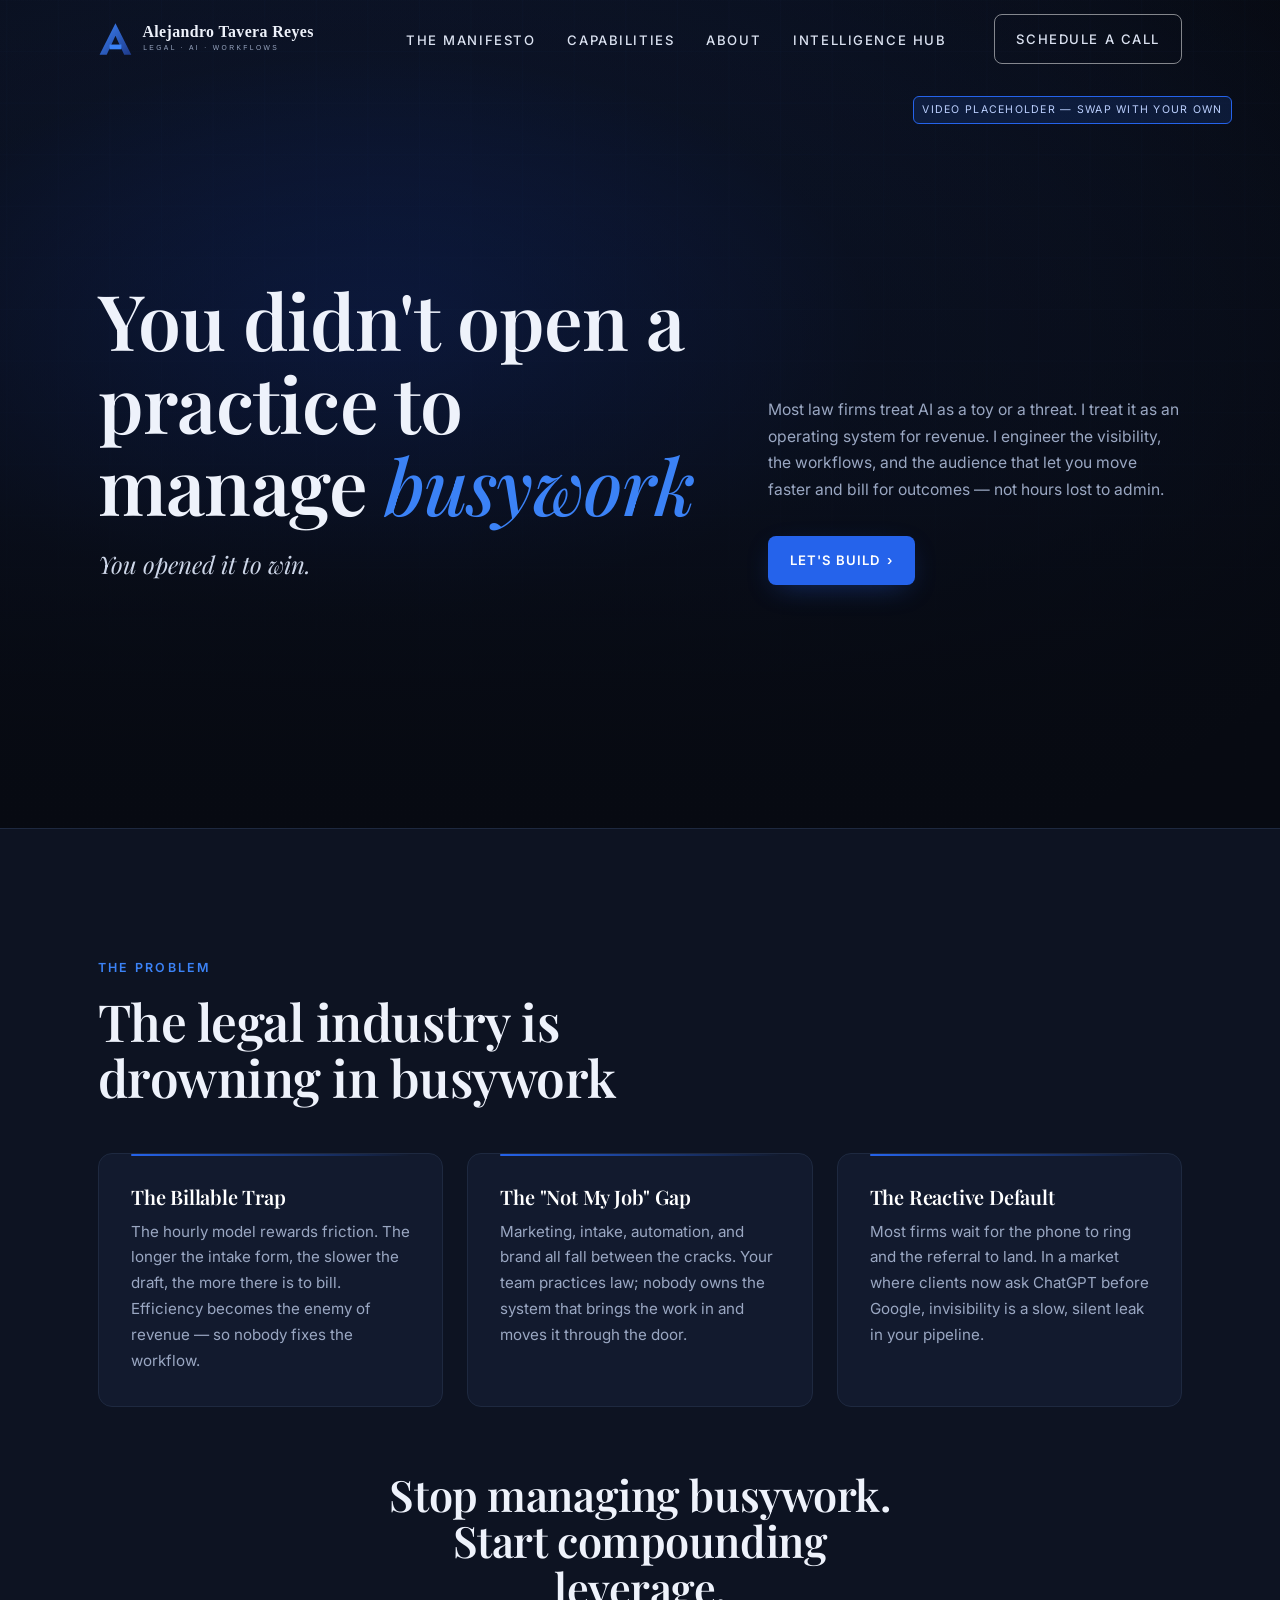
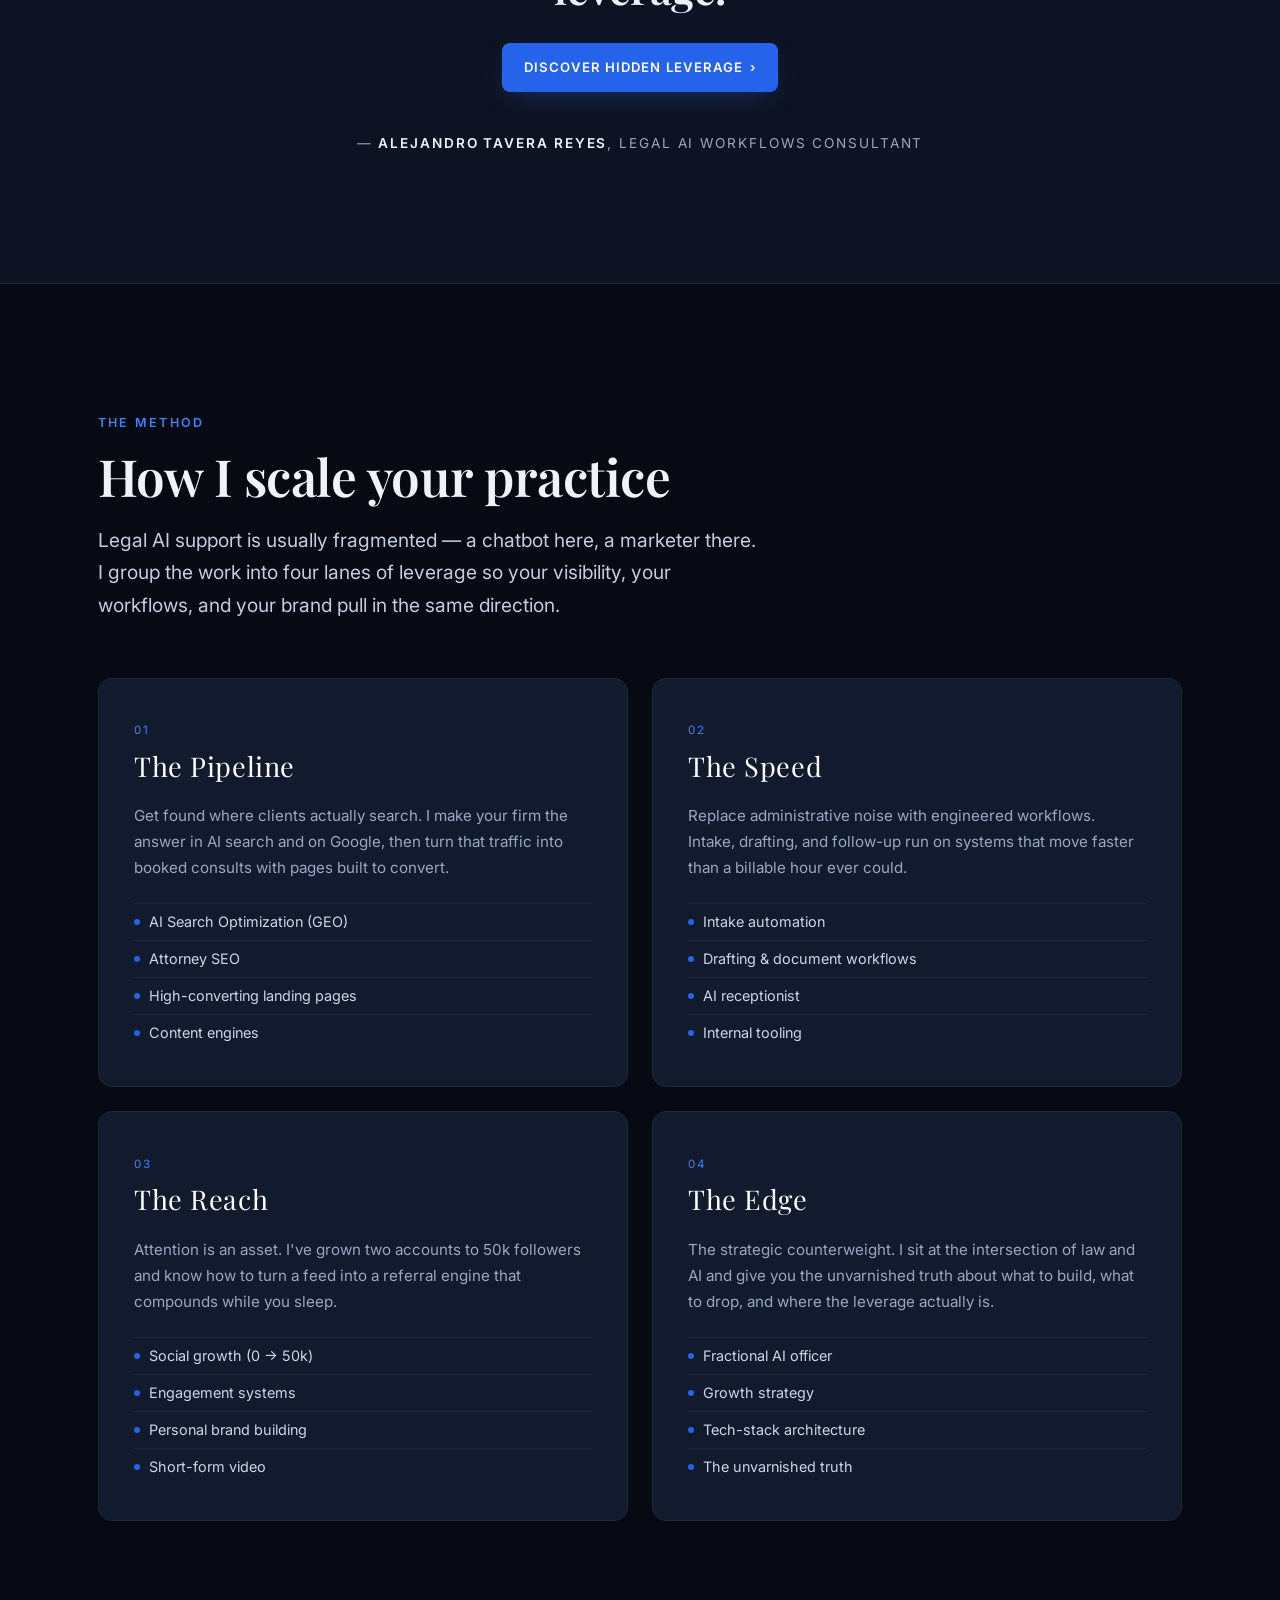
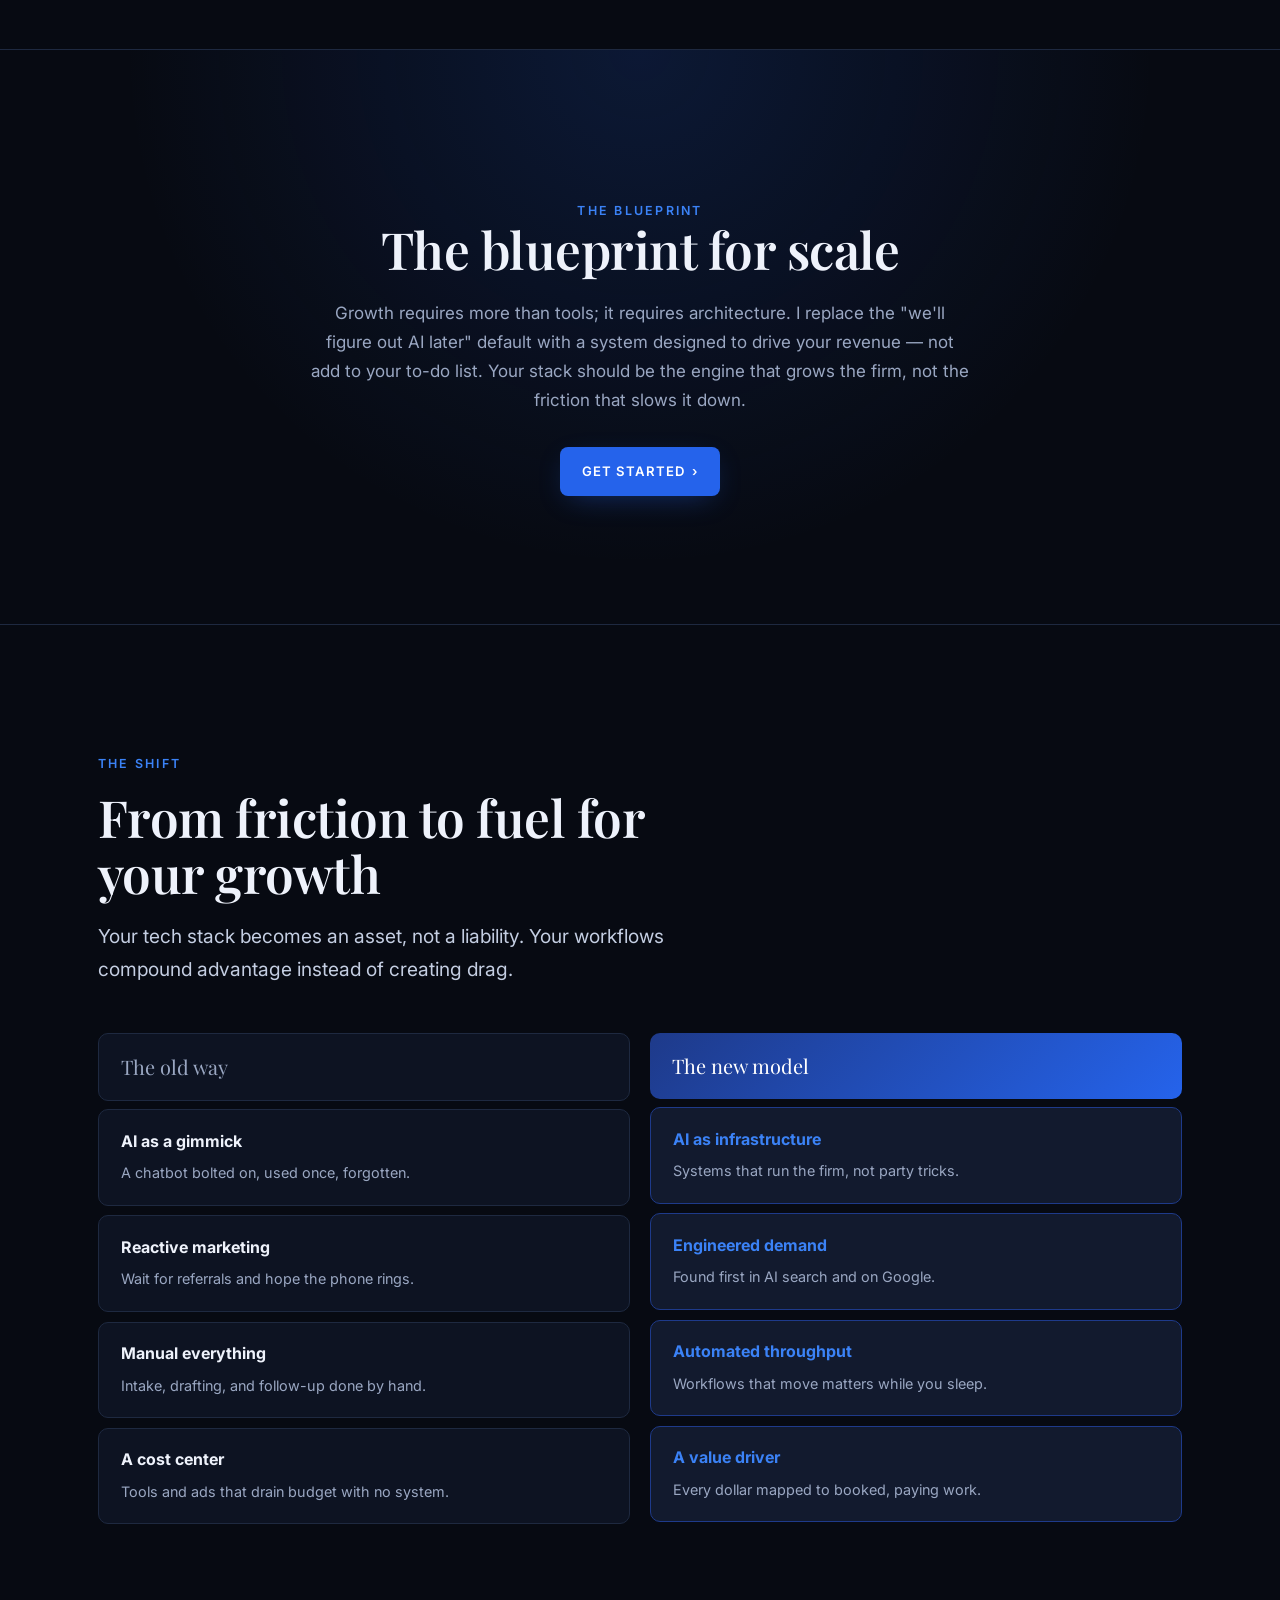
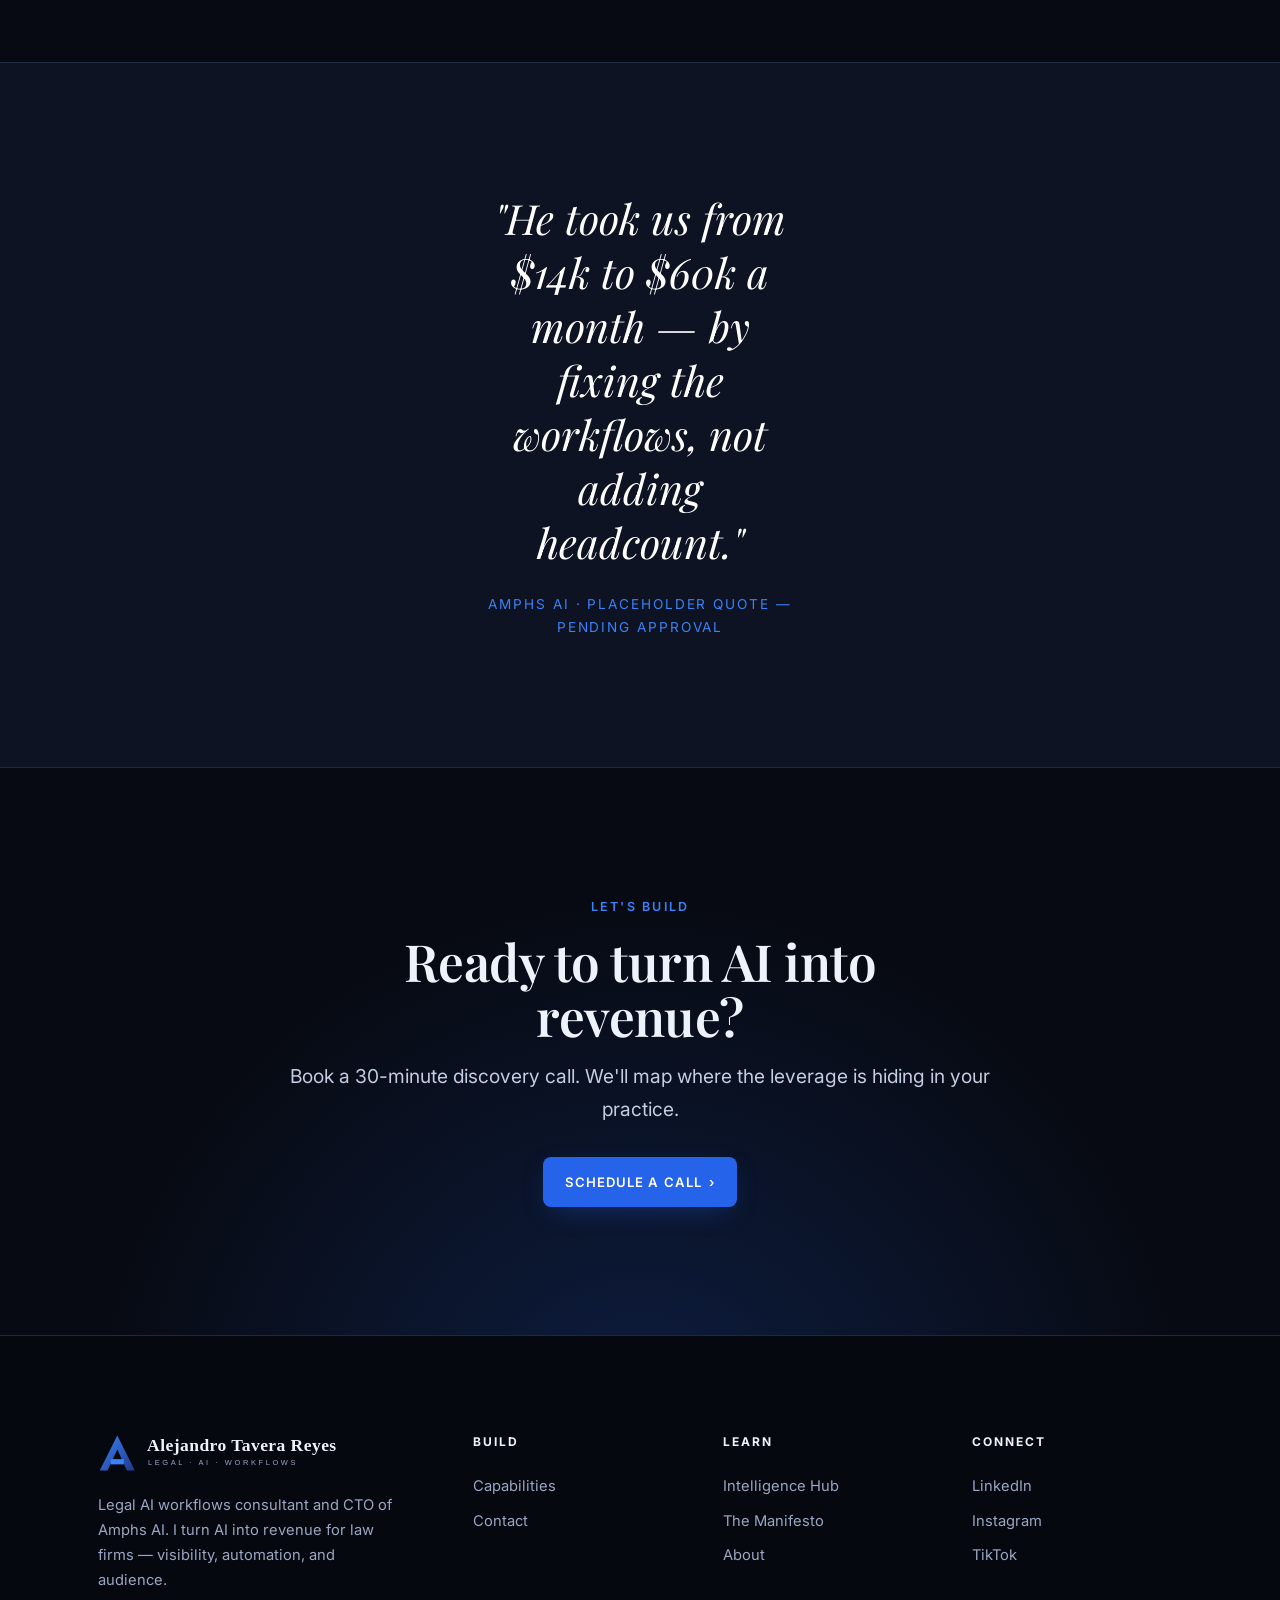
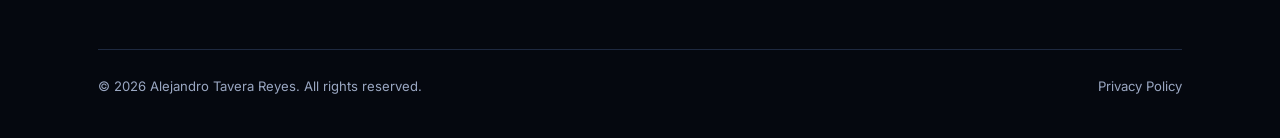
==== index.html @ ade85c06 "Alejandro Tavera Reyes personal brand site Cinematic blue site mirroring venerable.law structure, fi" ====
<!DOCTYPE html>
<html lang="en">
<head>
<meta charset="UTF-8">
<meta name="viewport" content="width=device-width, initial-scale=1.0">
<title>Alejandro Tavera Reyes — Legal AI Workflows</title>
<meta name="description" content="Legal AI workflows consultant. I turn AI into revenue for law firms — visibility, automation, and audience. CTO of Amphs AI.">
<link rel="icon" href="assets/mark.svg" type="image/svg+xml">
<link rel="stylesheet" href="css/styles.css">
</head>
<body>

<header class="site-header">
  <nav class="nav container">
    <a href="index.html" aria-label="Alejandro Tavera Reyes — home"><img class="logo" src="assets/logo.svg" alt="Alejandro Tavera Reyes"></a>
    <ul class="nav-links">
      <li><a href="manifesto/">The Manifesto</a></li>
      <li><a href="capabilities/">Capabilities</a></li>
      <li><a href="about/">About</a></li>
      <li><a href="intelligence-hub/">Intelligence Hub</a></li>
      <li class="nav-cta"><a class="btn btn-ghost" href="https://cal.com/amphs/discovery">Schedule a call</a></li>
    </ul>
    <button class="nav-toggle" aria-label="Menu" aria-expanded="false"><span></span><span></span><span></span></button>
  </nav>
</header>

<main>
  <!-- HERO -->
  <section class="hero">
    <span class="video-flag">Video placeholder — swap with your own</span>
    <div class="hero-media">
      <video poster="assets/hero-poster.svg" autoplay muted loop playsinline aria-hidden="true"></video>
    </div>
    <div class="container">
      <div class="hero-grid">
        <div>
          <h1>You didn't open a practice to manage <em>busywork</em></h1>
          <p class="hero-sub">You opened it to win.</p>
        </div>
        <div class="hero-aside">
          <p>Most law firms treat AI as a toy or a threat. I treat it as an operating system for revenue. I engineer the visibility, the workflows, and the audience that let you move faster and bill for outcomes — not hours lost to admin.</p>
          <div class="btn-row"><a class="btn btn-primary" href="https://cal.com/amphs/discovery">Let's build <span class="arw">›</span></a></div>
        </div>
      </div>
    </div>
  </section>

  <!-- PROBLEM -->
  <section class="band">
    <div class="container">
      <div class="section-head">
        <p class="eyebrow">The problem</p>
        <h2>The legal industry is drowning in busywork</h2>
      </div>
      <div class="cards-3">
        <div class="card">
          <h3>The Billable Trap</h3>
          <p>The hourly model rewards friction. The longer the intake form, the slower the draft, the more there is to bill. Efficiency becomes the enemy of revenue — so nobody fixes the workflow.</p>
        </div>
        <div class="card">
          <h3>The "Not My Job" Gap</h3>
          <p>Marketing, intake, automation, and brand all fall between the cracks. Your team practices law; nobody owns the system that brings the work in and moves it through the door.</p>
        </div>
        <div class="card">
          <h3>The Reactive Default</h3>
          <p>Most firms wait for the phone to ring and the referral to land. In a market where clients now ask ChatGPT before Google, invisibility is a slow, silent leak in your pipeline.</p>
        </div>
      </div>
      <div class="closing">
        <h2>Stop managing busywork. Start compounding leverage.</h2>
        <div class="btn-row center"><a class="btn btn-primary" href="capabilities/">Discover hidden leverage <span class="arw">›</span></a></div>
      </div>
      <p class="credit">— <b>Alejandro Tavera Reyes</b>, Legal AI Workflows Consultant</p>
    </div>
  </section>

  <!-- PILLARS -->
  <section>
    <div class="container">
      <div class="section-head">
        <p class="eyebrow">The method</p>
        <h2>How I scale your practice</h2>
        <p class="lead" style="margin-top:1.2rem">Legal AI support is usually fragmented — a chatbot here, a marketer there. I group the work into four lanes of leverage so your visibility, your workflows, and your brand pull in the same direction.</p>
      </div>
      <div class="pillars">
        <div class="pillar">
          <span class="pnum">01</span>
          <div class="ptitle">The Pipeline</div>
          <p>Get found where clients actually search. I make your firm the answer in AI search and on Google, then turn that traffic into booked consults with pages built to convert.</p>
          <ul>
            <li>AI Search Optimization (GEO)</li>
            <li>Attorney SEO</li>
            <li>High-converting landing pages</li>
            <li>Content engines</li>
          </ul>
        </div>
        <div class="pillar">
          <span class="pnum">02</span>
          <div class="ptitle">The Speed</div>
          <p>Replace administrative noise with engineered workflows. Intake, drafting, and follow-up run on systems that move faster than a billable hour ever could.</p>
          <ul>
            <li>Intake automation</li>
            <li>Drafting &amp; document workflows</li>
            <li>AI receptionist</li>
            <li>Internal tooling</li>
          </ul>
        </div>
        <div class="pillar">
          <span class="pnum">03</span>
          <div class="ptitle">The Reach</div>
          <p>Attention is an asset. I've grown two accounts to 50k followers and know how to turn a feed into a referral engine that compounds while you sleep.</p>
          <ul>
            <li>Social growth (0 → 50k)</li>
            <li>Engagement systems</li>
            <li>Personal brand building</li>
            <li>Short-form video</li>
          </ul>
        </div>
        <div class="pillar">
          <span class="pnum">04</span>
          <div class="ptitle">The Edge</div>
          <p>The strategic counterweight. I sit at the intersection of law and AI and give you the unvarnished truth about what to build, what to drop, and where the leverage actually is.</p>
          <ul>
            <li>Fractional AI officer</li>
            <li>Growth strategy</li>
            <li>Tech-stack architecture</li>
            <li>The unvarnished truth</li>
          </ul>
        </div>
      </div>
    </div>
  </section>

  <!-- BLUEPRINT -->
  <section class="blueprint band">
    <div class="container">
      <p class="eyebrow">The blueprint</p>
      <h2>The blueprint for scale</h2>
      <p>Growth requires more than tools; it requires architecture. I replace the "we'll figure out AI later" default with a system designed to drive your revenue — not add to your to-do list. Your stack should be the engine that grows the firm, not the friction that slows it down.</p>
      <div class="btn-row center"><a class="btn btn-primary" href="https://cal.com/amphs/discovery">Get started <span class="arw">›</span></a></div>
    </div>
  </section>

  <!-- TRANSFORMATION -->
  <section>
    <div class="container">
      <div class="section-head">
        <p class="eyebrow">The shift</p>
        <h2>From friction to fuel for your growth</h2>
        <p class="lead" style="margin-top:1.2rem">Your tech stack becomes an asset, not a liability. Your workflows compound advantage instead of creating drag.</p>
      </div>
      <div class="compare">
        <div class="old">
          <div class="col-head">The old way</div>
          <div class="row"><b>AI as a gimmick</b><span>A chatbot bolted on, used once, forgotten.</span></div>
          <div class="row"><b>Reactive marketing</b><span>Wait for referrals and hope the phone rings.</span></div>
          <div class="row"><b>Manual everything</b><span>Intake, drafting, and follow-up done by hand.</span></div>
          <div class="row"><b>A cost center</b><span>Tools and ads that drain budget with no system.</span></div>
        </div>
        <div class="new">
          <div class="col-head">The new model</div>
          <div class="row"><b>AI as infrastructure</b><span>Systems that run the firm, not party tricks.</span></div>
          <div class="row"><b>Engineered demand</b><span>Found first in AI search and on Google.</span></div>
          <div class="row"><b>Automated throughput</b><span>Workflows that move matters while you sleep.</span></div>
          <div class="row"><b>A value driver</b><span>Every dollar mapped to booked, paying work.</span></div>
        </div>
      </div>
    </div>
  </section>

  <!-- TESTIMONIAL -->
  <section class="band">
    <div class="container">
      <div class="quote">
        <blockquote>"He took us from $14k to $60k a month — by fixing the workflows, not adding headcount."</blockquote>
        <cite>Amphs AI &middot; placeholder quote — pending approval</cite>
      </div>
    </div>
  </section>

  <!-- CTA -->
  <section class="cta-strip">
    <div class="container">
      <p class="eyebrow">Let's build</p>
      <h2>Ready to turn AI into revenue?</h2>
      <p class="lead" style="margin:0 auto">Book a 30-minute discovery call. We'll map where the leverage is hiding in your practice.</p>
      <div class="btn-row center"><a class="btn btn-primary" href="https://cal.com/amphs/discovery">Schedule a call <span class="arw">›</span></a></div>
    </div>
  </section>
</main>

<footer class="site-footer">
  <div class="container">
    <div class="foot-grid">
      <div class="foot-brand">
        <img class="logo" src="assets/logo.svg" alt="Alejandro Tavera Reyes">
        <p>Legal AI workflows consultant and CTO of Amphs AI. I turn AI into revenue for law firms — visibility, automation, and audience.</p>
      </div>
      <div class="foot-col">
        <h4>Build</h4>
        <a href="capabilities/">Capabilities</a>
        <a href="contact/">Contact</a>
      </div>
      <div class="foot-col">
        <h4>Learn</h4>
        <a href="intelligence-hub/">Intelligence Hub</a>
        <a href="manifesto/">The Manifesto</a>
        <a href="about/">About</a>
      </div>
      <div class="foot-col">
        <h4>Connect</h4>
        <a href="https://www.linkedin.com/in/alejandro-tavera-reyes-49116b320/" target="_blank" rel="noopener">LinkedIn</a>
        <a href="#" rel="noopener">Instagram</a>
        <a href="#" rel="noopener">TikTok</a>
      </div>
    </div>
    <div class="foot-bottom">
      <span>© 2026 Alejandro Tavera Reyes. All rights reserved.</span>
      <a href="privacy-policy/">Privacy Policy</a>
    </div>
  </div>
</footer>

<script src="js/main.js"></script>
</body>
</html>
---- css/styles.css ----
/* Alejandro Tavera Reyes — cinematic blue (template: venerable.law, recolored) */
@import url('https://fonts.googleapis.com/css2?family=Inter:wght@400;500;600;700&family=Playfair+Display:ital,wght@0,500;0,600;0,700;1,500&display=swap');

:root{
  --bg:#070a12; --bg-2:#0d1322; --bg-3:#121a2e; --line:#1e2940;
  --text:#eef2fb; --muted:#9aa7c2;
  --accent:#2563eb; --accent-2:#3b82f6; --accent-deep:#1e3a8a;
  --glow:rgba(37,99,235,.45);
  --serif:'Playfair Display',Georgia,serif;
  --sans:'Inter',system-ui,-apple-system,Segoe UI,Roboto,sans-serif;
  --container:1180px;
  --overlay:linear-gradient(180deg,rgba(7,10,18,.35) 0%,rgba(7,10,18,.55) 55%,rgba(7,10,18,.96) 100%);
}

*{box-sizing:border-box;margin:0;padding:0}
html{scroll-behavior:smooth}
body{background:var(--bg);color:var(--text);font-family:var(--sans);font-size:1.0625rem;line-height:1.7;-webkit-font-smoothing:antialiased;overflow-x:hidden}
img,svg,video{max-width:100%;display:block}
a{color:inherit;text-decoration:none}
ul{list-style:none}

.container{max-width:var(--container);margin:0 auto;padding:0 clamp(20px,5vw,48px)}
.eyebrow{font-size:.78rem;text-transform:uppercase;letter-spacing:.18em;color:var(--accent-2);font-weight:600;margin-bottom:1rem}
h1,h2,h3{font-family:var(--serif);font-weight:600;line-height:1.08;letter-spacing:-.01em}
h2{font-size:clamp(2rem,4vw,3.25rem)}
h3{font-size:1.5rem}
p{color:var(--muted)}
.lead{font-size:1.2rem;color:#c4cee2;max-width:64ch}
.accent{color:var(--accent-2)}
section{padding:clamp(72px,10vw,140px) 0}

/* ---------- Buttons ---------- */
.btn{display:inline-flex;align-items:center;gap:.55em;font-family:var(--sans);font-weight:600;font-size:.82rem;text-transform:uppercase;letter-spacing:.08em;padding:.95em 1.6em;border-radius:8px;cursor:pointer;border:1px solid transparent;transition:.25s}
.btn .arw{transition:transform .25s}
.btn:hover .arw{transform:translateX(4px)}
.btn-primary{background:var(--accent);color:#fff;box-shadow:0 8px 30px -10px var(--glow)}
.btn-primary:hover{background:var(--accent-2);box-shadow:0 10px 38px -8px var(--glow)}
.btn-ghost{background:transparent;color:#fff;border-color:rgba(255,255,255,.5)}
.btn-ghost:hover{border-color:#fff;background:rgba(255,255,255,.06)}
.btn-row{display:flex;gap:1rem;flex-wrap:wrap;margin-top:2rem}
.btn-row.center{justify-content:center}

/* ---------- Header ---------- */
.site-header{position:fixed;top:0;left:0;right:0;z-index:100;transition:background .3s,border-color .3s}
.site-header.scrolled{background:rgba(7,10,18,.85);backdrop-filter:blur(12px);border-bottom:1px solid var(--line)}
.nav{display:flex;align-items:center;justify-content:space-between;height:78px}
.nav .logo{height:38px;width:auto}
.nav-links{display:flex;gap:2rem;align-items:center}
.nav-links a{font-size:.82rem;text-transform:uppercase;letter-spacing:.12em;color:#dbe2f1;font-weight:500;transition:color .2s}
.nav-links a:hover,.nav-links a.active{color:var(--accent-2)}
.nav-cta{margin-left:1rem}
.nav-toggle{display:none;background:none;border:0;cursor:pointer;width:32px;height:32px;flex-direction:column;justify-content:center;gap:6px}
.nav-toggle span{display:block;height:2px;width:26px;background:#fff;transition:.3s}

/* ---------- Hero (media) ---------- */
.hero{position:relative;min-height:92vh;display:flex;align-items:flex-end;overflow:hidden}
.hero-media{position:absolute;inset:0;z-index:0}
.hero-media video,.hero-media img{width:100%;height:100%;object-fit:cover}
.hero-media::after{content:"";position:absolute;inset:0;background:var(--overlay)}
.hero .container{position:relative;z-index:1;padding-bottom:clamp(56px,9vw,120px);padding-top:140px;width:100%}
.hero-grid{display:grid;grid-template-columns:1.5fr 1fr;gap:3rem;align-items:end}
.hero h1{font-size:clamp(2.6rem,6vw,5rem);max-width:14ch}
.hero h1 em{font-style:italic;color:var(--accent-2);font-weight:500}
.hero-sub{font-size:clamp(1.15rem,2vw,1.5rem);color:#cdd6e8;margin-top:1.1rem;font-family:var(--serif);font-style:italic}
.hero-aside p{font-size:.98rem}
.video-flag{position:absolute;top:96px;right:clamp(20px,5vw,48px);z-index:2;background:rgba(37,99,235,.15);border:1px solid var(--accent);color:#bcd0ff;font-size:.66rem;text-transform:uppercase;letter-spacing:.12em;padding:.4em .8em;border-radius:6px}

/* page hero (shorter, for interior pages) */
.hero.page{min-height:68vh}

/* ---------- Problem cards ---------- */
.band{background:var(--bg-2);border-top:1px solid var(--line);border-bottom:1px solid var(--line)}
.cards-3{display:grid;grid-template-columns:repeat(3,1fr);gap:1.5rem;margin-top:3rem}
.card{background:var(--bg-3);border:1px solid var(--line);border-radius:14px;padding:2rem;position:relative}
.card::before{content:"";position:absolute;top:0;left:2rem;right:2rem;height:2px;background:linear-gradient(90deg,var(--accent),transparent);border-radius:2px}
.card h3{font-family:var(--serif);font-size:1.25rem;margin-bottom:.7rem;color:#fff}
.card p{font-size:.95rem}
.section-head{max-width:60ch}
.closing{margin-top:4rem;text-align:center;max-width:46ch;margin-left:auto;margin-right:auto}
.closing h2{font-size:clamp(1.8rem,3.4vw,2.7rem)}
.credit{margin-top:2.5rem;text-align:center;font-size:.85rem;color:var(--muted);text-transform:uppercase;letter-spacing:.14em}
.credit b{color:var(--text);font-weight:600}

/* ---------- Pillars ---------- */
.pillars{display:grid;grid-template-columns:repeat(2,1fr);gap:1.5rem;margin-top:3.5rem}
.pillar{background:var(--bg-3);border:1px solid var(--line);border-radius:14px;padding:2.2rem;transition:.3s}
.pillar:hover{border-color:var(--accent);transform:translateY(-4px)}
.pillar .ptitle{font-family:var(--serif);font-size:1.7rem;color:#fff;letter-spacing:.02em}
.pillar .pnum{font-size:.72rem;color:var(--accent-2);letter-spacing:.2em;text-transform:uppercase}
.pillar p{font-size:.95rem;margin:.9rem 0 1.4rem}
.pillar ul li{font-size:.9rem;color:#cdd6e8;padding:.4em 0;border-top:1px solid var(--line);display:flex;align-items:center;gap:.6em}
.pillar ul li::before{content:"";width:6px;height:6px;background:var(--accent);border-radius:50%;flex:0 0 auto}

/* ---------- Blueprint band ---------- */
.blueprint{position:relative;text-align:center;background:radial-gradient(circle at 50% 0%,rgba(37,99,235,.16),transparent 60%),var(--bg)}
.blueprint h2{max-width:18ch;margin:0 auto}
.blueprint p{max-width:60ch;margin:1.4rem auto 0}

/* ---------- Transformation table ---------- */
.compare{display:grid;grid-template-columns:1fr 1fr;gap:1.25rem;margin-top:3rem}
.compare .col-head{font-family:var(--serif);font-size:1.25rem;padding:1rem 1.4rem;border-radius:10px;margin-bottom:.5rem}
.compare .old .col-head{background:var(--bg-2);color:var(--muted);border:1px solid var(--line)}
.compare .new .col-head{background:linear-gradient(135deg,var(--accent-deep),var(--accent));color:#fff}
.compare .row{padding:1.1rem 1.4rem;border-radius:10px;margin-bottom:.6rem}
.compare .old .row{background:var(--bg-2);border:1px solid var(--line)}
.compare .new .row{background:var(--bg-3);border:1px solid var(--accent-deep)}
.compare .row b{display:block;color:var(--text);font-size:1rem;margin-bottom:.2rem;font-family:var(--sans)}
.compare .row span{font-size:.9rem;color:var(--muted)}
.compare .new .row b{color:var(--accent-2)}

/* ---------- Testimonial ---------- */
.quote{text-align:center;max-width:30ch;margin:0 auto}
.quote blockquote{font-family:var(--serif);font-style:italic;font-size:clamp(1.6rem,3.4vw,2.6rem);line-height:1.3;color:#fff}
.quote cite{display:block;margin-top:1.5rem;font-style:normal;font-size:.85rem;letter-spacing:.14em;text-transform:uppercase;color:var(--accent-2)}

/* ---------- Prose (manifesto / legal) ---------- */
.prose{max-width:68ch;margin:0 auto}
.prose h2{margin:2.6rem 0 1rem}
.prose h3{font-family:var(--serif);color:#fff;margin:2rem 0 .6rem}
.prose p{margin-bottom:1.2rem;font-size:1.075rem}
.prose p.big{font-family:var(--serif);font-size:1.5rem;color:#dfe6f4;font-style:italic;line-height:1.5}
.prose ul.bullets li{padding:.5em 0 .5em 1.6em;position:relative;color:#cdd6e8}
.prose ul.bullets li::before{content:"›";position:absolute;left:0;color:var(--accent-2);font-size:1.2em}

/* ---------- Capability detail ---------- */
.cap{display:grid;grid-template-columns:.8fr 1.2fr;gap:2.5rem;padding:clamp(40px,6vw,72px) 0;border-top:1px solid var(--line);align-items:start}
.cap:first-of-type{border-top:0}
.cap .ptitle{font-family:var(--serif);font-size:clamp(1.8rem,3.5vw,2.6rem);color:#fff}
.cap .pnum{color:var(--accent-2);letter-spacing:.2em;text-transform:uppercase;font-size:.75rem}
.cap ul li{padding:.55em 0;border-top:1px solid var(--line);display:flex;gap:.7em;color:#cdd6e8;font-size:.96rem}
.cap ul li::before{content:"";width:7px;height:7px;margin-top:.55em;background:var(--accent);border-radius:50%;flex:0 0 auto}

/* ---------- About ---------- */
.stat-row{display:grid;grid-template-columns:repeat(3,1fr);gap:1.5rem;margin:3rem 0}
.stat{background:var(--bg-3);border:1px solid var(--line);border-radius:14px;padding:2rem;text-align:center}
.stat .num{font-family:var(--serif);font-size:clamp(2.2rem,5vw,3.4rem);color:var(--accent-2);line-height:1}
.stat .lbl{font-size:.85rem;color:var(--muted);margin-top:.6rem}
.honors{display:flex;flex-wrap:wrap;gap:.8rem;margin-top:1.5rem}
.honors li{background:var(--bg-2);border:1px solid var(--line);border-radius:999px;padding:.5em 1.1em;font-size:.85rem;color:#cdd6e8}

/* ---------- Hub cards ---------- */
.posts{display:grid;grid-template-columns:repeat(3,1fr);gap:1.5rem;margin-top:3rem}
.post{background:var(--bg-3);border:1px solid var(--line);border-radius:14px;overflow:hidden;transition:.3s}
.post:hover{border-color:var(--accent);transform:translateY(-4px)}
.post .thumb{aspect-ratio:16/10;background:radial-gradient(circle at 30% 30%,rgba(37,99,235,.4),#0d1322)}
.post .body{padding:1.5rem}
.post .tag{font-size:.7rem;text-transform:uppercase;letter-spacing:.14em;color:var(--accent-2)}
.post h3{font-family:var(--serif);font-size:1.2rem;color:#fff;margin:.6rem 0}
.post p{font-size:.9rem}

/* ---------- CTA strip ---------- */
.cta-strip{text-align:center;background:radial-gradient(circle at 50% 120%,rgba(37,99,235,.22),transparent 60%)}
.cta-strip h2{max-width:20ch;margin:0 auto 1rem}

/* ---------- Footer ---------- */
.site-footer{background:#05080f;border-top:1px solid var(--line);padding:clamp(56px,8vw,96px) 0 2.5rem}
.foot-grid{display:grid;grid-template-columns:1.6fr 1fr 1fr 1fr;gap:2.5rem}
.foot-brand .logo{height:42px;margin-bottom:1.2rem}
.foot-brand p{font-size:.92rem;max-width:34ch}
.foot-col h4{font-size:.75rem;text-transform:uppercase;letter-spacing:.16em;color:var(--text);margin-bottom:1.1rem;font-family:var(--sans)}
.foot-col a{display:block;color:var(--muted);font-size:.92rem;padding:.32em 0;transition:color .2s}
.foot-col a:hover{color:var(--accent-2)}
.foot-bottom{display:flex;justify-content:space-between;align-items:center;flex-wrap:wrap;gap:1rem;margin-top:3.5rem;padding-top:1.6rem;border-top:1px solid var(--line);font-size:.82rem;color:var(--muted)}
.foot-bottom a{color:var(--muted)}.foot-bottom a:hover{color:var(--accent-2)}

/* ---------- Responsive ---------- */
@media(max-width:900px){
  .nav-links{position:fixed;inset:0;background:rgba(7,10,18,.98);backdrop-filter:blur(10px);flex-direction:column;justify-content:center;gap:2rem;transform:translateX(100%);transition:transform .35s;font-size:1.3rem}
  .nav-links.open{transform:translateX(0)}
  .nav-links a{font-size:1.1rem}
  .nav-toggle{display:flex}
  .nav-toggle.open span:nth-child(1){transform:translateY(8px) rotate(45deg)}
  .nav-toggle.open span:nth-child(2){opacity:0}
  .nav-toggle.open span:nth-child(3){transform:translateY(-8px) rotate(-45deg)}
  .nav-cta{display:none}
  .hero-grid{grid-template-columns:1fr;gap:1.5rem}
  .cards-3,.pillars,.compare,.stat-row,.posts{grid-template-columns:1fr}
  .cap{grid-template-columns:1fr;gap:1rem}
  .foot-grid{grid-template-columns:1fr 1fr}
}
@media(max-width:520px){
  .foot-grid{grid-template-columns:1fr}
  .hero h1{font-size:clamp(2.2rem,9vw,3rem)}
}
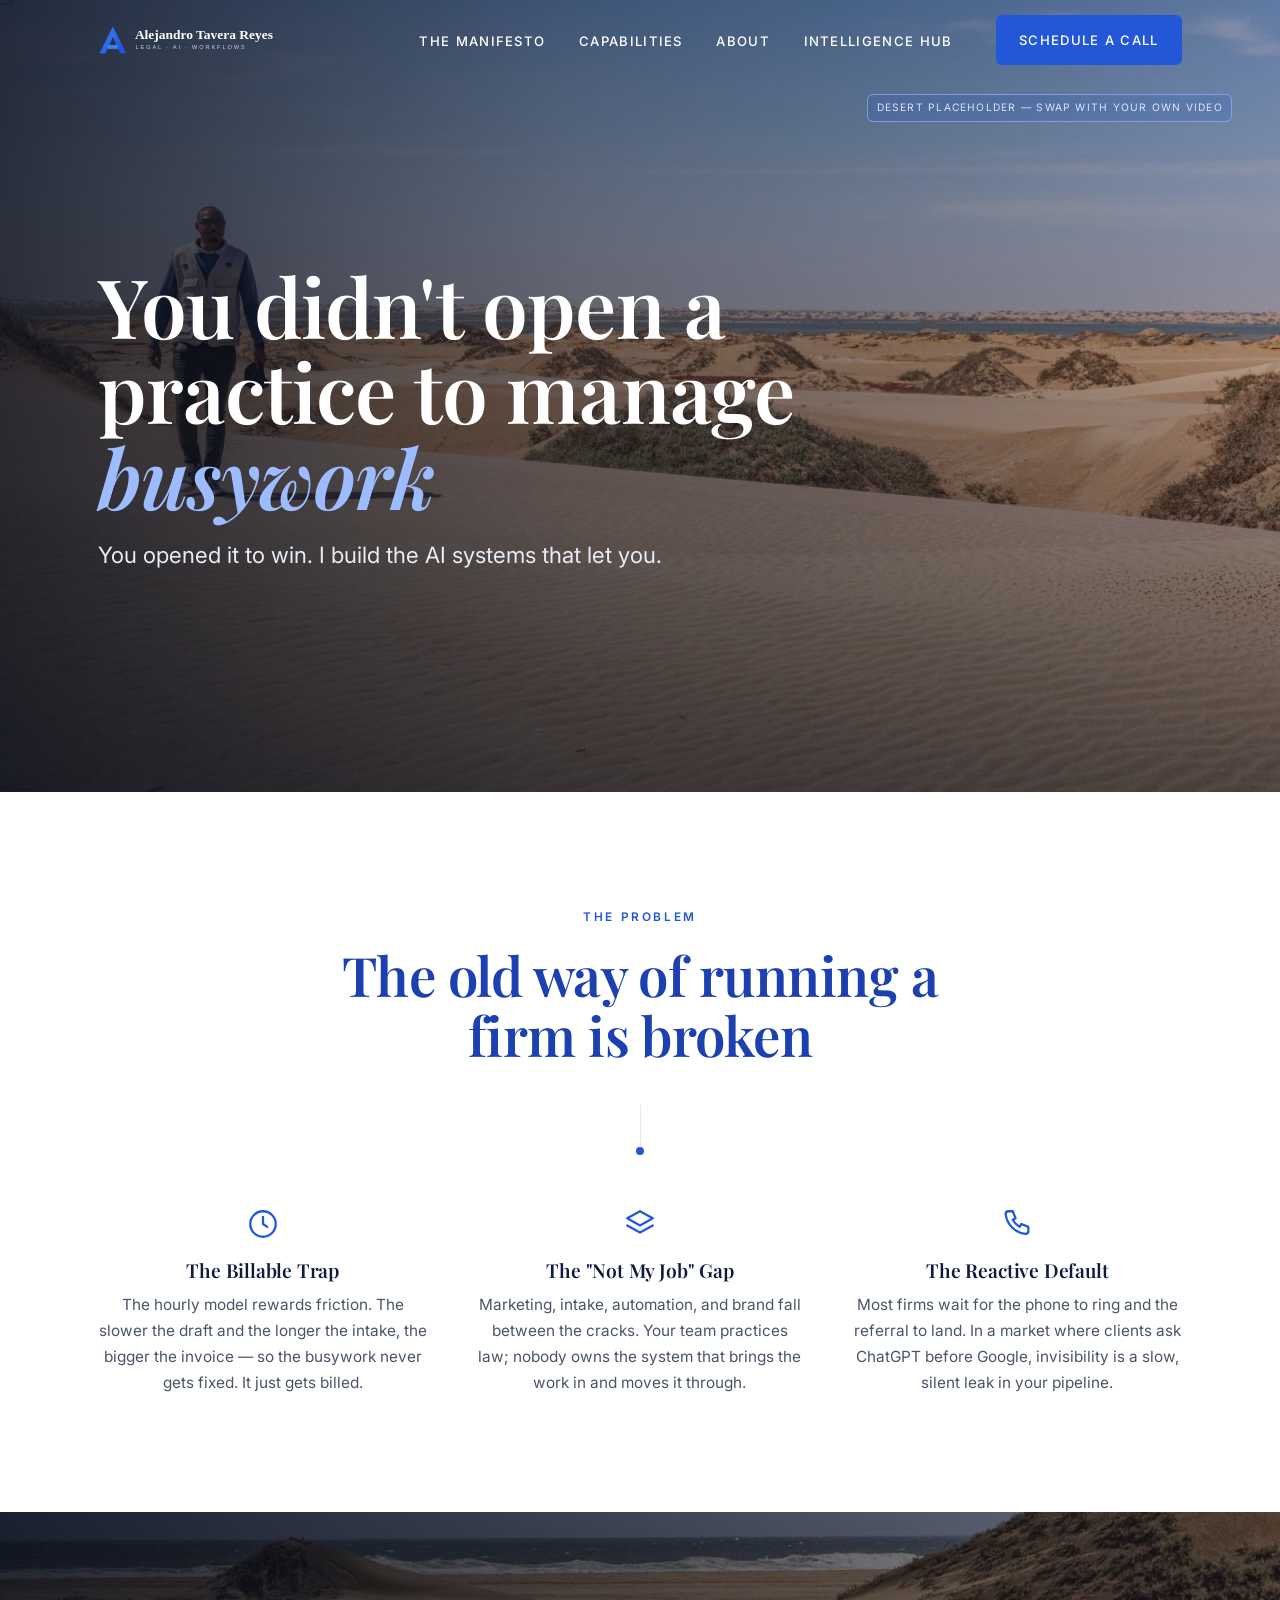
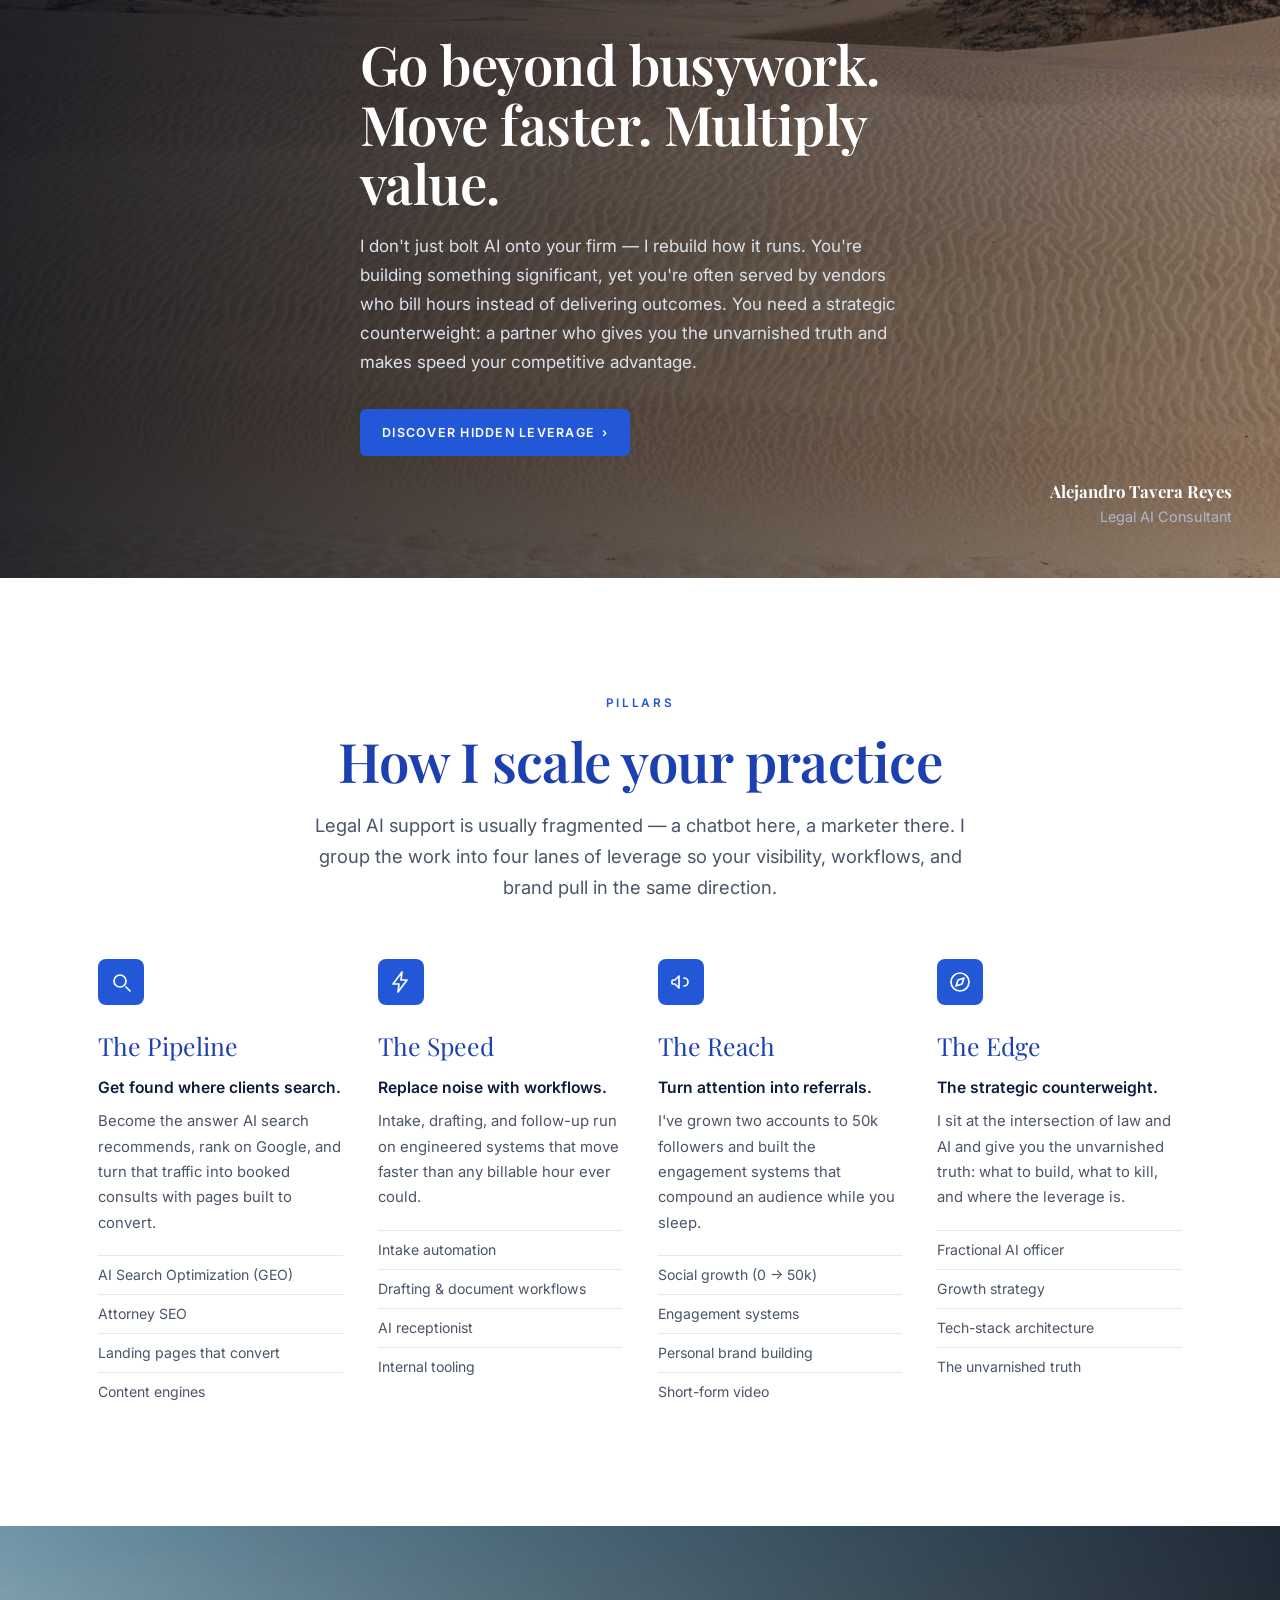
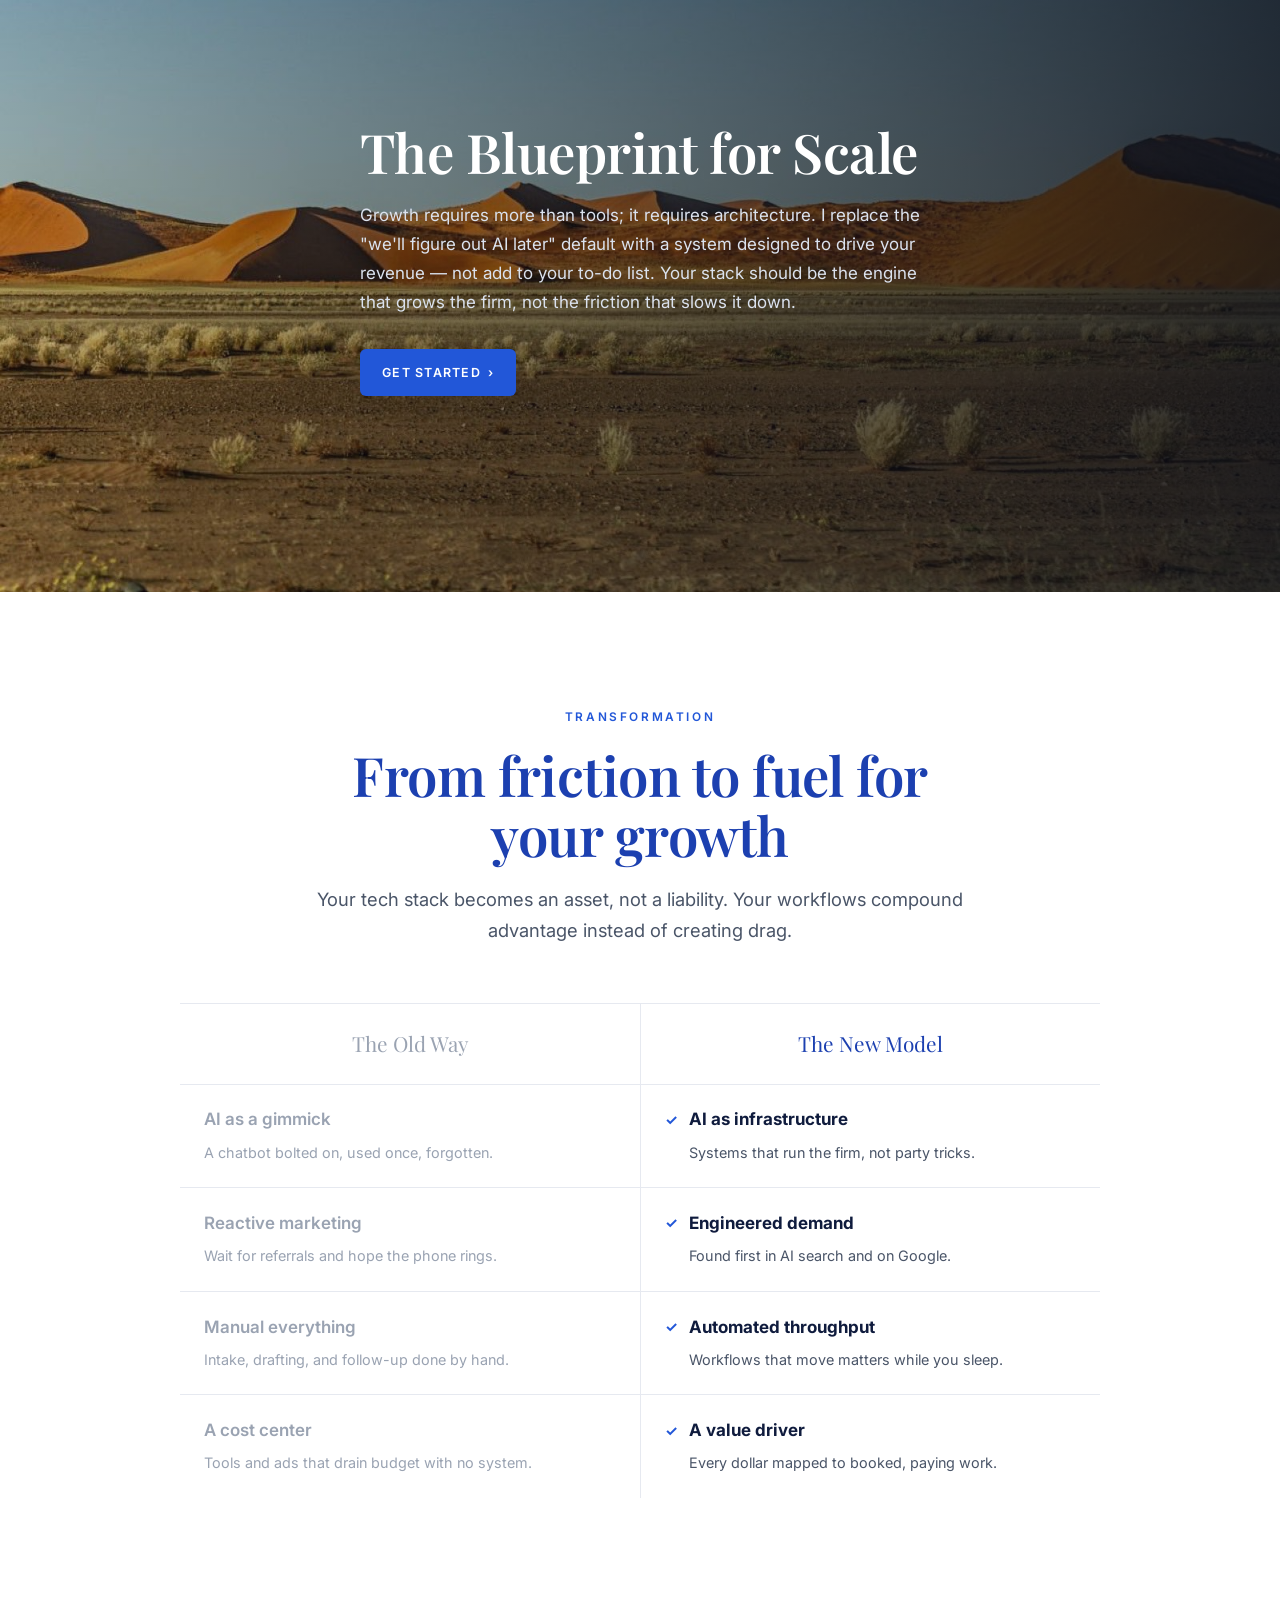
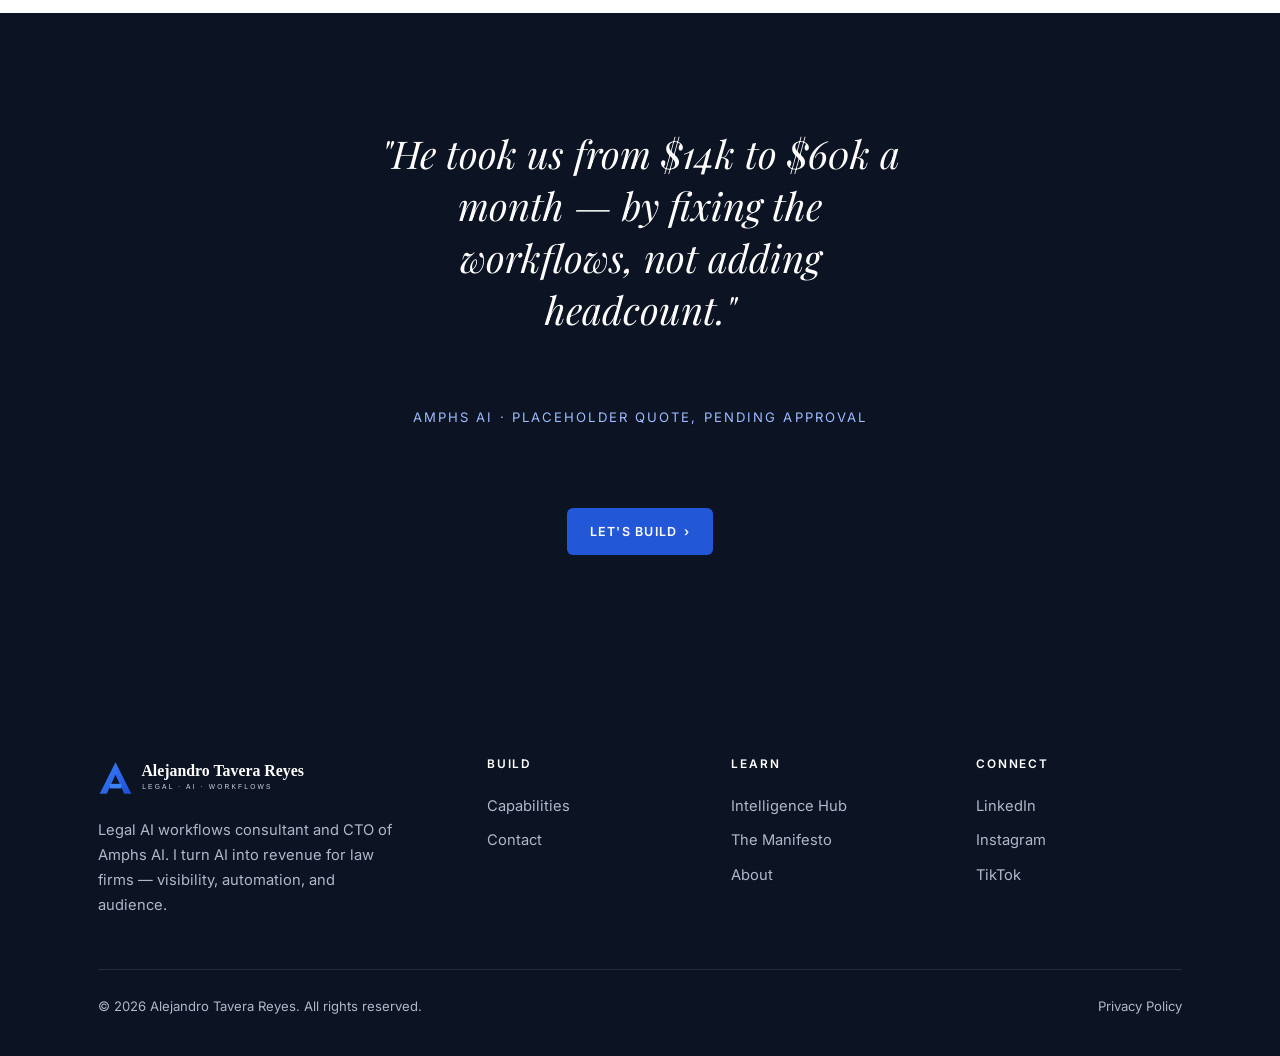
==== commit c39fb103: "Redesign to match venerable.law: light theme, blue type/accents, desert photos - Switch from all-dar" ====
--- a/index.html
+++ b/index.html
@@ -12,13 +12,16 @@
 
 <header class="site-header">
   <nav class="nav container">
-    <a href="index.html" aria-label="Alejandro Tavera Reyes — home"><img class="logo" src="assets/logo.svg" alt="Alejandro Tavera Reyes"></a>
+    <a href="index.html" aria-label="Alejandro Tavera Reyes — home">
+      <img class="logo logo-light" src="assets/logo-light.svg" alt="Alejandro Tavera Reyes">
+      <img class="logo logo-dark" src="assets/logo-dark.svg" alt="Alejandro Tavera Reyes">
+    </a>
     <ul class="nav-links">
       <li><a href="manifesto/">The Manifesto</a></li>
       <li><a href="capabilities/">Capabilities</a></li>
       <li><a href="about/">About</a></li>
       <li><a href="intelligence-hub/">Intelligence Hub</a></li>
-      <li class="nav-cta"><a class="btn btn-ghost" href="https://cal.com/amphs/discovery">Schedule a call</a></li>
+      <li class="nav-cta"><a class="btn btn-primary" href="https://cal.com/alejandrotr">Schedule a call</a></li>
     </ul>
     <button class="nav-toggle" aria-label="Menu" aria-expanded="false"><span></span><span></span><span></span></button>
   </nav>
@@ -27,117 +30,105 @@
 <main>
   <!-- HERO -->
   <section class="hero">
-    <span class="video-flag">Video placeholder — swap with your own</span>
-    <div class="hero-media">
-      <video poster="assets/hero-poster.svg" autoplay muted loop playsinline aria-hidden="true"></video>
+    <span class="video-flag">Desert placeholder — swap with your own video</span>
+    <div class="hero-media"><img src="assets/desert-1.jpg" alt="" aria-hidden="true"></div>
+    <div class="container">
+      <h1>You didn't open a practice to manage <em>busywork</em></h1>
+      <p class="hero-sub">You opened it to win. I build the AI systems that let you.</p>
     </div>
+  </section>
+
+  <!-- PROBLEM -->
+  <section>
     <div class="container">
-      <div class="hero-grid">
-        <div>
-          <h1>You didn't open a practice to manage <em>busywork</em></h1>
-          <p class="hero-sub">You opened it to win.</p>
+      <div class="section-head">
+        <p class="eyebrow">The problem</p>
+        <h2>The old way of running a firm is broken</h2>
+      </div>
+      <div class="divider-dot"></div>
+      <div class="cols-3">
+        <div class="col">
+          <div class="ic"><svg viewBox="0 0 24 24" fill="none" stroke="currentColor" stroke-width="1.6" stroke-linecap="round" stroke-linejoin="round"><circle cx="12" cy="12" r="9"/><path d="M12 7v5l3 2"/></svg></div>
+          <h3>The Billable Trap</h3>
+          <p>The hourly model rewards friction. The slower the draft and the longer the intake, the bigger the invoice — so the busywork never gets fixed. It just gets billed.</p>
         </div>
-        <div class="hero-aside">
-          <p>Most law firms treat AI as a toy or a threat. I treat it as an operating system for revenue. I engineer the visibility, the workflows, and the audience that let you move faster and bill for outcomes — not hours lost to admin.</p>
-          <div class="btn-row"><a class="btn btn-primary" href="https://cal.com/amphs/discovery">Let's build <span class="arw">›</span></a></div>
+        <div class="col">
+          <div class="ic"><svg viewBox="0 0 24 24" fill="none" stroke="currentColor" stroke-width="1.6" stroke-linecap="round" stroke-linejoin="round"><path d="M12 3 3 8l9 5 9-5-9-5Z"/><path d="M3 13l9 5 9-5"/></svg></div>
+          <h3>The "Not My Job" Gap</h3>
+          <p>Marketing, intake, automation, and brand fall between the cracks. Your team practices law; nobody owns the system that brings the work in and moves it through.</p>
+        </div>
+        <div class="col">
+          <div class="ic"><svg viewBox="0 0 24 24" fill="none" stroke="currentColor" stroke-width="1.6" stroke-linecap="round" stroke-linejoin="round"><path d="M6 3h3l2 5-2 1a12 12 0 0 0 5 5l1-2 5 2v3a2 2 0 0 1-2 2A16 16 0 0 1 4 5a2 2 0 0 1 2-2Z"/></svg></div>
+          <h3>The Reactive Default</h3>
+          <p>Most firms wait for the phone to ring and the referral to land. In a market where clients ask ChatGPT before Google, invisibility is a slow, silent leak in your pipeline.</p>
         </div>
       </div>
     </div>
   </section>
 
-  <!-- PROBLEM -->
-  <section class="band">
+  <!-- FEATURE BAND -->
+  <section class="feature">
+    <div class="feature-media"><img src="assets/desert-2.jpg" alt="" aria-hidden="true" loading="lazy"></div>
     <div class="container">
-      <div class="section-head">
-        <p class="eyebrow">The problem</p>
-        <h2>The legal industry is drowning in busywork</h2>
+      <div class="inner">
+        <h2>Go beyond busywork. Move faster. Multiply value.</h2>
+        <p>I don't just bolt AI onto your firm — I rebuild how it runs. You're building something significant, yet you're often served by vendors who bill hours instead of delivering outcomes. You need a strategic counterweight: a partner who gives you the unvarnished truth and makes speed your competitive advantage.</p>
+        <div class="btn-row"><a class="btn btn-primary" href="capabilities/">Discover hidden leverage <span class="arw">›</span></a></div>
       </div>
-      <div class="cards-3">
-        <div class="card">
-          <h3>The Billable Trap</h3>
-          <p>The hourly model rewards friction. The longer the intake form, the slower the draft, the more there is to bill. Efficiency becomes the enemy of revenue — so nobody fixes the workflow.</p>
-        </div>
-        <div class="card">
-          <h3>The "Not My Job" Gap</h3>
-          <p>Marketing, intake, automation, and brand all fall between the cracks. Your team practices law; nobody owns the system that brings the work in and moves it through the door.</p>
-        </div>
-        <div class="card">
-          <h3>The Reactive Default</h3>
-          <p>Most firms wait for the phone to ring and the referral to land. In a market where clients now ask ChatGPT before Google, invisibility is a slow, silent leak in your pipeline.</p>
-        </div>
-      </div>
-      <div class="closing">
-        <h2>Stop managing busywork. Start compounding leverage.</h2>
-        <div class="btn-row center"><a class="btn btn-primary" href="capabilities/">Discover hidden leverage <span class="arw">›</span></a></div>
-      </div>
-      <p class="credit">— <b>Alejandro Tavera Reyes</b>, Legal AI Workflows Consultant</p>
     </div>
+    <div class="credit"><b>Alejandro Tavera Reyes</b><span>Legal AI Consultant</span></div>
   </section>
 
   <!-- PILLARS -->
   <section>
     <div class="container">
       <div class="section-head">
-        <p class="eyebrow">The method</p>
+        <p class="eyebrow">Pillars</p>
         <h2>How I scale your practice</h2>
-        <p class="lead" style="margin-top:1.2rem">Legal AI support is usually fragmented — a chatbot here, a marketer there. I group the work into four lanes of leverage so your visibility, your workflows, and your brand pull in the same direction.</p>
+        <p class="lead">Legal AI support is usually fragmented — a chatbot here, a marketer there. I group the work into four lanes of leverage so your visibility, workflows, and brand pull in the same direction.</p>
       </div>
       <div class="pillars">
         <div class="pillar">
-          <span class="pnum">01</span>
+          <div class="sq"><svg viewBox="0 0 24 24" fill="none" stroke="currentColor" stroke-width="1.7" stroke-linecap="round"><circle cx="11" cy="11" r="6"/><path d="M21 21l-4-4"/></svg></div>
           <div class="ptitle">The Pipeline</div>
-          <p>Get found where clients actually search. I make your firm the answer in AI search and on Google, then turn that traffic into booked consults with pages built to convert.</p>
-          <ul>
-            <li>AI Search Optimization (GEO)</li>
-            <li>Attorney SEO</li>
-            <li>High-converting landing pages</li>
-            <li>Content engines</li>
-          </ul>
+          <p class="pone">Get found where clients search.</p>
+          <p>Become the answer AI search recommends, rank on Google, and turn that traffic into booked consults with pages built to convert.</p>
+          <ul><li>AI Search Optimization (GEO)</li><li>Attorney SEO</li><li>Landing pages that convert</li><li>Content engines</li></ul>
         </div>
         <div class="pillar">
-          <span class="pnum">02</span>
+          <div class="sq"><svg viewBox="0 0 24 24" fill="none" stroke="currentColor" stroke-width="1.7" stroke-linecap="round" stroke-linejoin="round"><path d="M13 2 4 14h6l-1 8 9-12h-6l1-8Z"/></svg></div>
           <div class="ptitle">The Speed</div>
-          <p>Replace administrative noise with engineered workflows. Intake, drafting, and follow-up run on systems that move faster than a billable hour ever could.</p>
-          <ul>
-            <li>Intake automation</li>
-            <li>Drafting &amp; document workflows</li>
-            <li>AI receptionist</li>
-            <li>Internal tooling</li>
-          </ul>
+          <p class="pone">Replace noise with workflows.</p>
+          <p>Intake, drafting, and follow-up run on engineered systems that move faster than any billable hour ever could.</p>
+          <ul><li>Intake automation</li><li>Drafting &amp; document workflows</li><li>AI receptionist</li><li>Internal tooling</li></ul>
         </div>
         <div class="pillar">
-          <span class="pnum">03</span>
+          <div class="sq"><svg viewBox="0 0 24 24" fill="none" stroke="currentColor" stroke-width="1.7" stroke-linecap="round" stroke-linejoin="round"><path d="M3 11v2a1 1 0 0 0 1 1h2l4 4V6L6 10H4a1 1 0 0 0-1 1Z"/><path d="M15 8a4 4 0 0 1 0 8"/></svg></div>
           <div class="ptitle">The Reach</div>
-          <p>Attention is an asset. I've grown two accounts to 50k followers and know how to turn a feed into a referral engine that compounds while you sleep.</p>
-          <ul>
-            <li>Social growth (0 → 50k)</li>
-            <li>Engagement systems</li>
-            <li>Personal brand building</li>
-            <li>Short-form video</li>
-          </ul>
+          <p class="pone">Turn attention into referrals.</p>
+          <p>I've grown two accounts to 50k followers and built the engagement systems that compound an audience while you sleep.</p>
+          <ul><li>Social growth (0 → 50k)</li><li>Engagement systems</li><li>Personal brand building</li><li>Short-form video</li></ul>
         </div>
         <div class="pillar">
-          <span class="pnum">04</span>
+          <div class="sq"><svg viewBox="0 0 24 24" fill="none" stroke="currentColor" stroke-width="1.7" stroke-linecap="round" stroke-linejoin="round"><circle cx="12" cy="12" r="9"/><path d="M16 8l-2 6-6 2 2-6 6-2Z"/></svg></div>
           <div class="ptitle">The Edge</div>
-          <p>The strategic counterweight. I sit at the intersection of law and AI and give you the unvarnished truth about what to build, what to drop, and where the leverage actually is.</p>
-          <ul>
-            <li>Fractional AI officer</li>
-            <li>Growth strategy</li>
-            <li>Tech-stack architecture</li>
-            <li>The unvarnished truth</li>
-          </ul>
+          <p class="pone">The strategic counterweight.</p>
+          <p>I sit at the intersection of law and AI and give you the unvarnished truth: what to build, what to kill, and where the leverage is.</p>
+          <ul><li>Fractional AI officer</li><li>Growth strategy</li><li>Tech-stack architecture</li><li>The unvarnished truth</li></ul>
         </div>
       </div>
     </div>
   </section>
 
-  <!-- BLUEPRINT -->
-  <section class="blueprint band">
+  <!-- BLUEPRINT BAND -->
+  <section class="feature right">
+    <div class="feature-media"><img src="assets/desert-3.jpg" alt="" aria-hidden="true" loading="lazy"></div>
     <div class="container">
-      <p class="eyebrow">The blueprint</p>
-      <h2>The blueprint for scale</h2>
-      <p>Growth requires more than tools; it requires architecture. I replace the "we'll figure out AI later" default with a system designed to drive your revenue — not add to your to-do list. Your stack should be the engine that grows the firm, not the friction that slows it down.</p>
-      <div class="btn-row center"><a class="btn btn-primary" href="https://cal.com/amphs/discovery">Get started <span class="arw">›</span></a></div>
+      <div class="inner">
+        <h2>The Blueprint for Scale</h2>
+        <p>Growth requires more than tools; it requires architecture. I replace the "we'll figure out AI later" default with a system designed to drive your revenue — not add to your to-do list. Your stack should be the engine that grows the firm, not the friction that slows it down.</p>
+        <div class="btn-row"><a class="btn btn-primary" href="https://cal.com/alejandrotr">Get started <span class="arw">›</span></a></div>
+      </div>
     </div>
   </section>
 
@@ -145,46 +136,37 @@
   <section>
     <div class="container">
       <div class="section-head">
-        <p class="eyebrow">The shift</p>
+        <p class="eyebrow">Transformation</p>
         <h2>From friction to fuel for your growth</h2>
-        <p class="lead" style="margin-top:1.2rem">Your tech stack becomes an asset, not a liability. Your workflows compound advantage instead of creating drag.</p>
+        <p class="lead">Your tech stack becomes an asset, not a liability. Your workflows compound advantage instead of creating drag.</p>
       </div>
       <div class="compare">
         <div class="old">
-          <div class="col-head">The old way</div>
-          <div class="row"><b>AI as a gimmick</b><span>A chatbot bolted on, used once, forgotten.</span></div>
-          <div class="row"><b>Reactive marketing</b><span>Wait for referrals and hope the phone rings.</span></div>
-          <div class="row"><b>Manual everything</b><span>Intake, drafting, and follow-up done by hand.</span></div>
-          <div class="row"><b>A cost center</b><span>Tools and ads that drain budget with no system.</span></div>
+          <div class="ch">The Old Way</div>
+          <div class="r"><b>AI as a gimmick</b><span>A chatbot bolted on, used once, forgotten.</span></div>
+          <div class="r"><b>Reactive marketing</b><span>Wait for referrals and hope the phone rings.</span></div>
+          <div class="r"><b>Manual everything</b><span>Intake, drafting, and follow-up done by hand.</span></div>
+          <div class="r"><b>A cost center</b><span>Tools and ads that drain budget with no system.</span></div>
         </div>
         <div class="new">
-          <div class="col-head">The new model</div>
-          <div class="row"><b>AI as infrastructure</b><span>Systems that run the firm, not party tricks.</span></div>
-          <div class="row"><b>Engineered demand</b><span>Found first in AI search and on Google.</span></div>
-          <div class="row"><b>Automated throughput</b><span>Workflows that move matters while you sleep.</span></div>
-          <div class="row"><b>A value driver</b><span>Every dollar mapped to booked, paying work.</span></div>
+          <div class="ch">The New Model</div>
+          <div class="r"><span class="ck">✓</span><div><b>AI as infrastructure</b><span>Systems that run the firm, not party tricks.</span></div></div>
+          <div class="r"><span class="ck">✓</span><div><b>Engineered demand</b><span>Found first in AI search and on Google.</span></div></div>
+          <div class="r"><span class="ck">✓</span><div><b>Automated throughput</b><span>Workflows that move matters while you sleep.</span></div></div>
+          <div class="r"><span class="ck">✓</span><div><b>A value driver</b><span>Every dollar mapped to booked, paying work.</span></div></div>
         </div>
       </div>
     </div>
   </section>
 
   <!-- TESTIMONIAL -->
-  <section class="band">
+  <section class="testi">
     <div class="container">
-      <div class="quote">
+      <div class="wrap">
         <blockquote>"He took us from $14k to $60k a month — by fixing the workflows, not adding headcount."</blockquote>
-        <cite>Amphs AI &middot; placeholder quote — pending approval</cite>
+        <cite>Amphs AI · placeholder quote, pending approval</cite>
+        <div class="btn-row"><a class="btn btn-primary" href="https://cal.com/alejandrotr">Let's build <span class="arw">›</span></a></div>
       </div>
-    </div>
-  </section>
-
-  <!-- CTA -->
-  <section class="cta-strip">
-    <div class="container">
-      <p class="eyebrow">Let's build</p>
-      <h2>Ready to turn AI into revenue?</h2>
-      <p class="lead" style="margin:0 auto">Book a 30-minute discovery call. We'll map where the leverage is hiding in your practice.</p>
-      <div class="btn-row center"><a class="btn btn-primary" href="https://cal.com/amphs/discovery">Schedule a call <span class="arw">›</span></a></div>
     </div>
   </section>
 </main>
@@ -193,31 +175,14 @@
   <div class="container">
     <div class="foot-grid">
       <div class="foot-brand">
-        <img class="logo" src="assets/logo.svg" alt="Alejandro Tavera Reyes">
+        <img class="logo" src="assets/logo-light.svg" alt="Alejandro Tavera Reyes">
         <p>Legal AI workflows consultant and CTO of Amphs AI. I turn AI into revenue for law firms — visibility, automation, and audience.</p>
       </div>
-      <div class="foot-col">
-        <h4>Build</h4>
-        <a href="capabilities/">Capabilities</a>
-        <a href="contact/">Contact</a>
-      </div>
-      <div class="foot-col">
-        <h4>Learn</h4>
-        <a href="intelligence-hub/">Intelligence Hub</a>
-        <a href="manifesto/">The Manifesto</a>
-        <a href="about/">About</a>
-      </div>
-      <div class="foot-col">
-        <h4>Connect</h4>
-        <a href="https://www.linkedin.com/in/alejandro-tavera-reyes-49116b320/" target="_blank" rel="noopener">LinkedIn</a>
-        <a href="#" rel="noopener">Instagram</a>
-        <a href="#" rel="noopener">TikTok</a>
-      </div>
+      <div class="foot-col"><h4>Build</h4><a href="capabilities/">Capabilities</a><a href="contact/">Contact</a></div>
+      <div class="foot-col"><h4>Learn</h4><a href="intelligence-hub/">Intelligence Hub</a><a href="manifesto/">The Manifesto</a><a href="about/">About</a></div>
+      <div class="foot-col"><h4>Connect</h4><a href="https://www.linkedin.com/in/alejandro-tavera-reyes-49116b320/" target="_blank" rel="noopener">LinkedIn</a><a href="#" rel="noopener">Instagram</a><a href="#" rel="noopener">TikTok</a></div>
     </div>
-    <div class="foot-bottom">
-      <span>© 2026 Alejandro Tavera Reyes. All rights reserved.</span>
-      <a href="privacy-policy/">Privacy Policy</a>
-    </div>
+    <div class="foot-bottom"><span>© 2026 Alejandro Tavera Reyes. All rights reserved.</span><a href="privacy-policy/">Privacy Policy</a></div>
   </div>
 </footer>
 
--- a/css/styles.css
+++ b/css/styles.css
@@ -1,184 +1,211 @@
-/* Alejandro Tavera Reyes — cinematic blue (template: venerable.law, recolored) */
-@import url('https://fonts.googleapis.com/css2?family=Inter:wght@400;500;600;700&family=Playfair+Display:ital,wght@0,500;0,600;0,700;1,500&display=swap');
+/* Alejandro Tavera Reyes — light site, blue type/accents (template: venerable.law) */
+@import url('https://fonts.googleapis.com/css2?family=Inter:wght@400;500;600;700&family=Playfair+Display:ital,wght@0,500;0,600;0,700;1,500;1,600&display=swap');
 
 :root{
-  --bg:#070a12; --bg-2:#0d1322; --bg-3:#121a2e; --line:#1e2940;
-  --text:#eef2fb; --muted:#9aa7c2;
-  --accent:#2563eb; --accent-2:#3b82f6; --accent-deep:#1e3a8a;
-  --glow:rgba(37,99,235,.45);
+  --bg:#ffffff; --bg-alt:#f5f7fb;
+  --ink:#0f1b3d;            /* strong dark navy text */
+  --body:#4a5568;           /* gray body copy */
+  --muted:#9aa3b2;          /* faded gray (old/secondary) */
+  --heading:#1c40b0;        /* BLUE serif headings */
+  --accent:#2257d8;         /* blue accent: buttons, icons, dividers, checks */
+  --accent-hover:#1a45b3;
+  --line:#e6e9f0;
+  --dark:#0c1322;           /* dark bands / testimonial / footer */
+  --dark-2:#080d18;
+  --on-dark:#ffffff; --on-dark-muted:#aeb8ca;
   --serif:'Playfair Display',Georgia,serif;
   --sans:'Inter',system-ui,-apple-system,Segoe UI,Roboto,sans-serif;
   --container:1180px;
-  --overlay:linear-gradient(180deg,rgba(7,10,18,.35) 0%,rgba(7,10,18,.55) 55%,rgba(7,10,18,.96) 100%);
 }
 
 *{box-sizing:border-box;margin:0;padding:0}
 html{scroll-behavior:smooth}
-body{background:var(--bg);color:var(--text);font-family:var(--sans);font-size:1.0625rem;line-height:1.7;-webkit-font-smoothing:antialiased;overflow-x:hidden}
+body{background:var(--bg);color:var(--body);font-family:var(--sans);font-size:1.0625rem;line-height:1.7;-webkit-font-smoothing:antialiased;overflow-x:hidden}
 img,svg,video{max-width:100%;display:block}
 a{color:inherit;text-decoration:none}
 ul{list-style:none}
 
 .container{max-width:var(--container);margin:0 auto;padding:0 clamp(20px,5vw,48px)}
-.eyebrow{font-size:.78rem;text-transform:uppercase;letter-spacing:.18em;color:var(--accent-2);font-weight:600;margin-bottom:1rem}
-h1,h2,h3{font-family:var(--serif);font-weight:600;line-height:1.08;letter-spacing:-.01em}
-h2{font-size:clamp(2rem,4vw,3.25rem)}
+section{padding:clamp(64px,9vw,120px) 0}
+h1,h2,h3,h4{font-family:var(--serif);color:var(--heading);font-weight:600;line-height:1.1;letter-spacing:-.01em}
+h2{font-size:clamp(2rem,4.4vw,3.4rem)}
 h3{font-size:1.5rem}
-p{color:var(--muted)}
-.lead{font-size:1.2rem;color:#c4cee2;max-width:64ch}
-.accent{color:var(--accent-2)}
-section{padding:clamp(72px,10vw,140px) 0}
+p{color:var(--body)}
+.eyebrow{font-size:.74rem;text-transform:uppercase;letter-spacing:.22em;color:var(--accent);font-weight:600;margin-bottom:1.1rem}
+.lead{font-size:1.15rem;color:var(--body)}
+.accent{color:var(--accent)}
+.center{text-align:center}
+.section-head{max-width:62ch;margin:0 auto;text-align:center}
+.section-head .lead{margin-top:1.2rem;color:var(--body)}
 
 /* ---------- Buttons ---------- */
-.btn{display:inline-flex;align-items:center;gap:.55em;font-family:var(--sans);font-weight:600;font-size:.82rem;text-transform:uppercase;letter-spacing:.08em;padding:.95em 1.6em;border-radius:8px;cursor:pointer;border:1px solid transparent;transition:.25s}
-.btn .arw{transition:transform .25s}
+.btn{display:inline-flex;align-items:center;gap:.55em;font-family:var(--sans);font-weight:600;font-size:.78rem;text-transform:uppercase;letter-spacing:.1em;padding:.95em 1.7em;border-radius:6px;cursor:pointer;border:1px solid transparent;transition:.22s}
+.btn .arw{transition:transform .22s}
 .btn:hover .arw{transform:translateX(4px)}
-.btn-primary{background:var(--accent);color:#fff;box-shadow:0 8px 30px -10px var(--glow)}
-.btn-primary:hover{background:var(--accent-2);box-shadow:0 10px 38px -8px var(--glow)}
-.btn-ghost{background:transparent;color:#fff;border-color:rgba(255,255,255,.5)}
-.btn-ghost:hover{border-color:#fff;background:rgba(255,255,255,.06)}
+.btn-primary{background:var(--accent);color:#fff}
+.btn-primary:hover{background:var(--accent-hover)}
+.btn-outline{background:transparent;color:var(--accent);border-color:var(--accent)}
+.btn-outline:hover{background:var(--accent);color:#fff}
+.btn-light{background:#fff;color:var(--ink)}
+.btn-light:hover{background:#eef2fb}
 .btn-row{display:flex;gap:1rem;flex-wrap:wrap;margin-top:2rem}
 .btn-row.center{justify-content:center}
 
 /* ---------- Header ---------- */
-.site-header{position:fixed;top:0;left:0;right:0;z-index:100;transition:background .3s,border-color .3s}
-.site-header.scrolled{background:rgba(7,10,18,.85);backdrop-filter:blur(12px);border-bottom:1px solid var(--line)}
-.nav{display:flex;align-items:center;justify-content:space-between;height:78px}
-.nav .logo{height:38px;width:auto}
-.nav-links{display:flex;gap:2rem;align-items:center}
-.nav-links a{font-size:.82rem;text-transform:uppercase;letter-spacing:.12em;color:#dbe2f1;font-weight:500;transition:color .2s}
-.nav-links a:hover,.nav-links a.active{color:var(--accent-2)}
-.nav-cta{margin-left:1rem}
-.nav-toggle{display:none;background:none;border:0;cursor:pointer;width:32px;height:32px;flex-direction:column;justify-content:center;gap:6px}
+.site-header{position:fixed;top:0;left:0;right:0;z-index:100;transition:background .3s,box-shadow .3s}
+.nav{display:flex;align-items:center;justify-content:space-between;height:80px}
+.nav .logo{height:34px;width:auto}
+.logo-dark{display:none}
+.nav-links{display:flex;gap:2.1rem;align-items:center}
+.nav-links a{font-size:.82rem;text-transform:uppercase;letter-spacing:.1em;color:#fff;font-weight:500;transition:color .2s}
+.nav-links a:hover,.nav-links a.active{color:#cdd9ff}
+.nav-cta .btn{margin-left:.6rem}
+/* scrolled = white header, dark links */
+.site-header.scrolled{background:#fff;box-shadow:0 1px 0 var(--line),0 8px 30px -18px rgba(15,27,61,.25)}
+.site-header.scrolled .nav-links a{color:var(--ink)}
+.site-header.scrolled .nav-links a:hover,.site-header.scrolled .nav-links a.active{color:var(--accent)}
+.site-header.scrolled .logo-light{display:none}
+.site-header.scrolled .logo-dark{display:block}
+.nav-toggle{display:none;background:none;border:0;cursor:pointer;width:34px;height:30px;flex-direction:column;justify-content:center;gap:6px;z-index:120}
 .nav-toggle span{display:block;height:2px;width:26px;background:#fff;transition:.3s}
-
-/* ---------- Hero (media) ---------- */
-.hero{position:relative;min-height:92vh;display:flex;align-items:flex-end;overflow:hidden}
+.site-header.scrolled .nav-toggle span{background:var(--ink)}
+
+/* ---------- Hero (full-bleed photo, white text) ---------- */
+.hero{position:relative;min-height:88vh;display:flex;align-items:flex-end;overflow:hidden}
+.hero.page{min-height:62vh}
 .hero-media{position:absolute;inset:0;z-index:0}
-.hero-media video,.hero-media img{width:100%;height:100%;object-fit:cover}
-.hero-media::after{content:"";position:absolute;inset:0;background:var(--overlay)}
-.hero .container{position:relative;z-index:1;padding-bottom:clamp(56px,9vw,120px);padding-top:140px;width:100%}
-.hero-grid{display:grid;grid-template-columns:1.5fr 1fr;gap:3rem;align-items:end}
-.hero h1{font-size:clamp(2.6rem,6vw,5rem);max-width:14ch}
-.hero h1 em{font-style:italic;color:var(--accent-2);font-weight:500}
-.hero-sub{font-size:clamp(1.15rem,2vw,1.5rem);color:#cdd6e8;margin-top:1.1rem;font-family:var(--serif);font-style:italic}
-.hero-aside p{font-size:.98rem}
-.video-flag{position:absolute;top:96px;right:clamp(20px,5vw,48px);z-index:2;background:rgba(37,99,235,.15);border:1px solid var(--accent);color:#bcd0ff;font-size:.66rem;text-transform:uppercase;letter-spacing:.12em;padding:.4em .8em;border-radius:6px}
-
-/* page hero (shorter, for interior pages) */
-.hero.page{min-height:68vh}
-
-/* ---------- Problem cards ---------- */
-.band{background:var(--bg-2);border-top:1px solid var(--line);border-bottom:1px solid var(--line)}
-.cards-3{display:grid;grid-template-columns:repeat(3,1fr);gap:1.5rem;margin-top:3rem}
-.card{background:var(--bg-3);border:1px solid var(--line);border-radius:14px;padding:2rem;position:relative}
-.card::before{content:"";position:absolute;top:0;left:2rem;right:2rem;height:2px;background:linear-gradient(90deg,var(--accent),transparent);border-radius:2px}
-.card h3{font-family:var(--serif);font-size:1.25rem;margin-bottom:.7rem;color:#fff}
-.card p{font-size:.95rem}
-.section-head{max-width:60ch}
-.closing{margin-top:4rem;text-align:center;max-width:46ch;margin-left:auto;margin-right:auto}
-.closing h2{font-size:clamp(1.8rem,3.4vw,2.7rem)}
-.credit{margin-top:2.5rem;text-align:center;font-size:.85rem;color:var(--muted);text-transform:uppercase;letter-spacing:.14em}
-.credit b{color:var(--text);font-weight:600}
-
-/* ---------- Pillars ---------- */
-.pillars{display:grid;grid-template-columns:repeat(2,1fr);gap:1.5rem;margin-top:3.5rem}
-.pillar{background:var(--bg-3);border:1px solid var(--line);border-radius:14px;padding:2.2rem;transition:.3s}
-.pillar:hover{border-color:var(--accent);transform:translateY(-4px)}
-.pillar .ptitle{font-family:var(--serif);font-size:1.7rem;color:#fff;letter-spacing:.02em}
-.pillar .pnum{font-size:.72rem;color:var(--accent-2);letter-spacing:.2em;text-transform:uppercase}
-.pillar p{font-size:.95rem;margin:.9rem 0 1.4rem}
-.pillar ul li{font-size:.9rem;color:#cdd6e8;padding:.4em 0;border-top:1px solid var(--line);display:flex;align-items:center;gap:.6em}
-.pillar ul li::before{content:"";width:6px;height:6px;background:var(--accent);border-radius:50%;flex:0 0 auto}
-
-/* ---------- Blueprint band ---------- */
-.blueprint{position:relative;text-align:center;background:radial-gradient(circle at 50% 0%,rgba(37,99,235,.16),transparent 60%),var(--bg)}
-.blueprint h2{max-width:18ch;margin:0 auto}
-.blueprint p{max-width:60ch;margin:1.4rem auto 0}
-
-/* ---------- Transformation table ---------- */
-.compare{display:grid;grid-template-columns:1fr 1fr;gap:1.25rem;margin-top:3rem}
-.compare .col-head{font-family:var(--serif);font-size:1.25rem;padding:1rem 1.4rem;border-radius:10px;margin-bottom:.5rem}
-.compare .old .col-head{background:var(--bg-2);color:var(--muted);border:1px solid var(--line)}
-.compare .new .col-head{background:linear-gradient(135deg,var(--accent-deep),var(--accent));color:#fff}
-.compare .row{padding:1.1rem 1.4rem;border-radius:10px;margin-bottom:.6rem}
-.compare .old .row{background:var(--bg-2);border:1px solid var(--line)}
-.compare .new .row{background:var(--bg-3);border:1px solid var(--accent-deep)}
-.compare .row b{display:block;color:var(--text);font-size:1rem;margin-bottom:.2rem;font-family:var(--sans)}
-.compare .row span{font-size:.9rem;color:var(--muted)}
-.compare .new .row b{color:var(--accent-2)}
-
-/* ---------- Testimonial ---------- */
-.quote{text-align:center;max-width:30ch;margin:0 auto}
-.quote blockquote{font-family:var(--serif);font-style:italic;font-size:clamp(1.6rem,3.4vw,2.6rem);line-height:1.3;color:#fff}
-.quote cite{display:block;margin-top:1.5rem;font-style:normal;font-size:.85rem;letter-spacing:.14em;text-transform:uppercase;color:var(--accent-2)}
+.hero-media img,.hero-media video{width:100%;height:100%;object-fit:cover}
+.hero-media::after{content:"";position:absolute;inset:0;background:linear-gradient(90deg,rgba(8,13,24,.82) 0%,rgba(8,13,24,.5) 45%,rgba(8,13,24,.25) 100%),linear-gradient(0deg,rgba(8,13,24,.55),transparent 55%)}
+.hero .container{position:relative;z-index:2;padding-bottom:clamp(54px,8vw,104px);padding-top:140px;width:100%}
+.hero h1{color:#fff;font-size:clamp(2.6rem,6.4vw,5.2rem);max-width:16ch;line-height:1.04}
+.hero h1 em{font-style:italic;color:#9dbcff;font-weight:600}
+.hero .eyebrow{color:#9dbcff}
+.hero-sub{color:#e7ecf6;font-size:clamp(1.1rem,1.8vw,1.4rem);margin-top:1.1rem;max-width:48ch}
+.hero .btn-row{margin-top:1.8rem}
+.video-flag{position:absolute;top:94px;right:clamp(20px,5vw,48px);z-index:3;background:rgba(34,87,216,.18);border:1px solid rgba(157,188,255,.6);color:#dce6ff;font-size:.64rem;text-transform:uppercase;letter-spacing:.12em;padding:.4em .8em;border-radius:6px}
+
+/* ---------- Problem (white, centered, 3 cols) ---------- */
+.divider-dot{width:1px;height:46px;background:var(--line);margin:2.5rem auto 0;position:relative}
+.divider-dot::after{content:"";position:absolute;bottom:-4px;left:-3.5px;width:8px;height:8px;border-radius:50%;background:var(--accent)}
+.cols-3{display:grid;grid-template-columns:repeat(3,1fr);gap:3rem;margin-top:3.5rem;text-align:center}
+.cols-3 .col .ic{margin:0 auto 1.2rem}
+.cols-3 .col h3{color:var(--ink);font-size:1.2rem;margin-bottom:.7rem}
+.cols-3 .col p{font-size:.96rem}
+.ic{width:34px;height:34px;color:var(--accent)}
+.ic svg{width:100%;height:100%;display:block}
+
+/* ---------- Dark feature band (photo + white text) ---------- */
+.feature{position:relative;min-height:74vh;display:flex;align-items:center;overflow:hidden}
+.feature.right{justify-content:flex-end}
+.feature-media{position:absolute;inset:0;z-index:0}
+.feature-media img{width:100%;height:100%;object-fit:cover}
+.feature-media::after{content:"";position:absolute;inset:0;background:linear-gradient(90deg,rgba(8,13,24,.85),rgba(8,13,24,.35))}
+.feature.right .feature-media::after{background:linear-gradient(270deg,rgba(8,13,24,.85),rgba(8,13,24,.25))}
+.feature .inner{position:relative;z-index:2;max-width:560px}
+.feature h2{color:#fff}
+.feature p{color:#dbe2ee;margin-top:1.2rem}
+.feature .credit{position:absolute;right:clamp(20px,5vw,48px);bottom:clamp(24px,5vw,48px);z-index:2;color:#fff;text-align:right;font-size:.9rem}
+.feature .credit b{display:block;font-family:var(--serif);font-size:1.05rem}
+.feature .credit span{color:var(--on-dark-muted)}
+
+/* ---------- Pillars (white, 4 cols) ---------- */
+.pillars{display:grid;grid-template-columns:repeat(4,1fr);gap:2.2rem;margin-top:3.5rem}
+.pillar .sq{width:46px;height:46px;border-radius:8px;background:var(--accent);display:flex;align-items:center;justify-content:center;margin-bottom:1.2rem}
+.pillar .sq svg{width:24px;height:24px;color:#fff}
+.pillar .ptitle{font-family:var(--serif);color:var(--heading);font-size:1.55rem;margin-bottom:.5rem}
+.pillar .pone{color:var(--ink);font-weight:600;font-size:.98rem;margin-bottom:.5rem}
+.pillar p{font-size:.93rem}
+.pillar ul{margin-top:1.2rem}
+.pillar ul li{font-size:.88rem;color:var(--body);padding:.5em 0;border-top:1px solid var(--line)}
+
+/* ---------- Transformation (comparison) ---------- */
+.compare{display:grid;grid-template-columns:1fr 1fr;gap:0;margin-top:3.5rem;max-width:920px;margin-left:auto;margin-right:auto;border-top:1px solid var(--line)}
+.compare .ch{font-family:var(--serif);font-size:1.3rem;padding:1.4rem 1.5rem;text-align:center}
+.compare .old .ch{color:var(--muted)}
+.compare .new .ch{color:var(--heading)}
+.compare .new{border-left:1px solid var(--line)}
+.compare .r{padding:1.3rem 1.5rem;border-top:1px solid var(--line)}
+.compare .old .r b{color:var(--muted);font-family:var(--sans);font-weight:600;display:block;margin-bottom:.2rem}
+.compare .old .r span{color:var(--muted);font-size:.9rem}
+.compare .new .r{display:flex;gap:.7rem}
+.compare .new .r .ck{color:var(--accent);flex:0 0 auto;margin-top:.15rem;font-weight:700}
+.compare .new .r b{color:var(--ink);font-family:var(--sans);display:block;margin-bottom:.2rem}
+.compare .new .r span{color:var(--body);font-size:.9rem}
+
+/* ---------- Testimonial (dark) ---------- */
+.testi{background:var(--dark);color:#fff}
+.testi .wrap{display:flex;align-items:center;gap:3rem;max-width:980px;margin:0 auto;text-align:center;flex-direction:column}
+.testi blockquote{font-family:var(--serif);font-style:italic;font-size:clamp(1.5rem,3.2vw,2.4rem);line-height:1.35;color:#fff;max-width:24ch}
+.testi cite{display:block;margin-top:1.4rem;font-style:normal;font-size:.82rem;letter-spacing:.16em;text-transform:uppercase;color:#9dbcff}
+.testi .btn-row{justify-content:center}
+
+/* ---------- Stats / honors (about) ---------- */
+.stat-row{display:grid;grid-template-columns:repeat(3,1fr);gap:1.5rem;margin:3rem 0}
+.stat{background:var(--bg-alt);border:1px solid var(--line);border-radius:14px;padding:2rem;text-align:center}
+.stat .num{font-family:var(--serif);font-size:clamp(2rem,4.5vw,3rem);color:var(--heading);line-height:1}
+.stat .lbl{font-size:.86rem;color:var(--body);margin-top:.7rem}
+.honors{display:flex;flex-wrap:wrap;gap:.7rem;margin-top:1.4rem}
+.honors li{background:var(--bg-alt);border:1px solid var(--line);border-radius:999px;padding:.5em 1.1em;font-size:.85rem;color:var(--ink)}
+
+/* ---------- Capability detail rows ---------- */
+.cap{display:grid;grid-template-columns:.8fr 1.2fr;gap:2.5rem;padding:clamp(36px,5vw,64px) 0;border-top:1px solid var(--line);align-items:start}
+.cap:first-of-type{border-top:0}
+.cap .sq{width:46px;height:46px;border-radius:8px;background:var(--accent);display:flex;align-items:center;justify-content:center;margin-bottom:1rem}
+.cap .sq svg{width:24px;height:24px;color:#fff}
+.cap .ptitle{font-family:var(--serif);color:var(--heading);font-size:clamp(1.7rem,3.2vw,2.4rem)}
+.cap ul li{padding:.6em 0;border-top:1px solid var(--line);color:var(--body);font-size:.96rem}
+.cap ul li b{color:var(--ink)}
+
+/* ---------- Hub posts ---------- */
+.posts{display:grid;grid-template-columns:repeat(3,1fr);gap:1.8rem;margin-top:3rem}
+.post{border:1px solid var(--line);border-radius:14px;overflow:hidden;transition:.25s;background:#fff}
+.post:hover{box-shadow:0 16px 40px -22px rgba(15,27,61,.35);transform:translateY(-4px)}
+.post .thumb{aspect-ratio:16/10;overflow:hidden}
+.post .thumb img{width:100%;height:100%;object-fit:cover}
+.post .body{padding:1.5rem}
+.post .tag{font-size:.7rem;text-transform:uppercase;letter-spacing:.14em;color:var(--accent);font-weight:600}
+.post h3{color:var(--ink);font-size:1.2rem;margin:.6rem 0}
+.post p{font-size:.92rem}
 
 /* ---------- Prose (manifesto / legal) ---------- */
 .prose{max-width:68ch;margin:0 auto}
-.prose h2{margin:2.6rem 0 1rem}
-.prose h3{font-family:var(--serif);color:#fff;margin:2rem 0 .6rem}
+.prose h3{color:var(--heading);margin:2.2rem 0 .6rem}
 .prose p{margin-bottom:1.2rem;font-size:1.075rem}
-.prose p.big{font-family:var(--serif);font-size:1.5rem;color:#dfe6f4;font-style:italic;line-height:1.5}
-.prose ul.bullets li{padding:.5em 0 .5em 1.6em;position:relative;color:#cdd6e8}
-.prose ul.bullets li::before{content:"›";position:absolute;left:0;color:var(--accent-2);font-size:1.2em}
-
-/* ---------- Capability detail ---------- */
-.cap{display:grid;grid-template-columns:.8fr 1.2fr;gap:2.5rem;padding:clamp(40px,6vw,72px) 0;border-top:1px solid var(--line);align-items:start}
-.cap:first-of-type{border-top:0}
-.cap .ptitle{font-family:var(--serif);font-size:clamp(1.8rem,3.5vw,2.6rem);color:#fff}
-.cap .pnum{color:var(--accent-2);letter-spacing:.2em;text-transform:uppercase;font-size:.75rem}
-.cap ul li{padding:.55em 0;border-top:1px solid var(--line);display:flex;gap:.7em;color:#cdd6e8;font-size:.96rem}
-.cap ul li::before{content:"";width:7px;height:7px;margin-top:.55em;background:var(--accent);border-radius:50%;flex:0 0 auto}
-
-/* ---------- About ---------- */
-.stat-row{display:grid;grid-template-columns:repeat(3,1fr);gap:1.5rem;margin:3rem 0}
-.stat{background:var(--bg-3);border:1px solid var(--line);border-radius:14px;padding:2rem;text-align:center}
-.stat .num{font-family:var(--serif);font-size:clamp(2.2rem,5vw,3.4rem);color:var(--accent-2);line-height:1}
-.stat .lbl{font-size:.85rem;color:var(--muted);margin-top:.6rem}
-.honors{display:flex;flex-wrap:wrap;gap:.8rem;margin-top:1.5rem}
-.honors li{background:var(--bg-2);border:1px solid var(--line);border-radius:999px;padding:.5em 1.1em;font-size:.85rem;color:#cdd6e8}
-
-/* ---------- Hub cards ---------- */
-.posts{display:grid;grid-template-columns:repeat(3,1fr);gap:1.5rem;margin-top:3rem}
-.post{background:var(--bg-3);border:1px solid var(--line);border-radius:14px;overflow:hidden;transition:.3s}
-.post:hover{border-color:var(--accent);transform:translateY(-4px)}
-.post .thumb{aspect-ratio:16/10;background:radial-gradient(circle at 30% 30%,rgba(37,99,235,.4),#0d1322)}
-.post .body{padding:1.5rem}
-.post .tag{font-size:.7rem;text-transform:uppercase;letter-spacing:.14em;color:var(--accent-2)}
-.post h3{font-family:var(--serif);font-size:1.2rem;color:#fff;margin:.6rem 0}
-.post p{font-size:.9rem}
+.prose p.big{font-family:var(--serif);font-size:1.5rem;color:var(--ink);font-style:italic;line-height:1.5}
+.prose ul.bullets li{padding:.5em 0 .5em 1.6em;position:relative;color:var(--body)}
+.prose ul.bullets li::before{content:"";position:absolute;left:0;top:1.05em;width:8px;height:8px;background:var(--accent);border-radius:50%}
 
 /* ---------- CTA strip ---------- */
-.cta-strip{text-align:center;background:radial-gradient(circle at 50% 120%,rgba(37,99,235,.22),transparent 60%)}
+.cta-strip{background:var(--bg-alt);text-align:center}
 .cta-strip h2{max-width:20ch;margin:0 auto 1rem}
 
-/* ---------- Footer ---------- */
-.site-footer{background:#05080f;border-top:1px solid var(--line);padding:clamp(56px,8vw,96px) 0 2.5rem}
-.foot-grid{display:grid;grid-template-columns:1.6fr 1fr 1fr 1fr;gap:2.5rem}
-.foot-brand .logo{height:42px;margin-bottom:1.2rem}
-.foot-brand p{font-size:.92rem;max-width:34ch}
-.foot-col h4{font-size:.75rem;text-transform:uppercase;letter-spacing:.16em;color:var(--text);margin-bottom:1.1rem;font-family:var(--sans)}
-.foot-col a{display:block;color:var(--muted);font-size:.92rem;padding:.32em 0;transition:color .2s}
-.foot-col a:hover{color:var(--accent-2)}
-.foot-bottom{display:flex;justify-content:space-between;align-items:center;flex-wrap:wrap;gap:1rem;margin-top:3.5rem;padding-top:1.6rem;border-top:1px solid var(--line);font-size:.82rem;color:var(--muted)}
-.foot-bottom a{color:var(--muted)}.foot-bottom a:hover{color:var(--accent-2)}
+/* ---------- Footer (dark) ---------- */
+.site-footer{background:var(--dark);color:var(--on-dark-muted);padding:clamp(54px,7vw,88px) 0 2.4rem}
+.foot-grid{display:grid;grid-template-columns:1.7fr 1fr 1fr 1fr;gap:2.4rem}
+.foot-brand .logo{height:40px;margin-bottom:1.2rem}
+.foot-brand p{font-size:.92rem;max-width:34ch;color:var(--on-dark-muted)}
+.foot-col h4{font-size:.74rem;text-transform:uppercase;letter-spacing:.16em;color:#fff;margin-bottom:1.1rem;font-family:var(--sans);font-weight:600}
+.foot-col a{display:block;color:var(--on-dark-muted);font-size:.92rem;padding:.32em 0;transition:color .2s}
+.foot-col a:hover{color:#9dbcff}
+.foot-bottom{display:flex;justify-content:space-between;align-items:center;flex-wrap:wrap;gap:1rem;margin-top:3.2rem;padding-top:1.6rem;border-top:1px solid rgba(255,255,255,.1);font-size:.82rem}
+.foot-bottom a:hover{color:#9dbcff}
 
 /* ---------- Responsive ---------- */
 @media(max-width:900px){
-  .nav-links{position:fixed;inset:0;background:rgba(7,10,18,.98);backdrop-filter:blur(10px);flex-direction:column;justify-content:center;gap:2rem;transform:translateX(100%);transition:transform .35s;font-size:1.3rem}
+  .nav-links{position:fixed;inset:0;background:#0c1322;flex-direction:column;justify-content:center;gap:2rem;transform:translateX(100%);transition:transform .35s}
   .nav-links.open{transform:translateX(0)}
-  .nav-links a{font-size:1.1rem}
+  .nav-links a{color:#fff !important;font-size:1.2rem}
   .nav-toggle{display:flex}
+  .nav-toggle.open span{background:#fff}
   .nav-toggle.open span:nth-child(1){transform:translateY(8px) rotate(45deg)}
   .nav-toggle.open span:nth-child(2){opacity:0}
   .nav-toggle.open span:nth-child(3){transform:translateY(-8px) rotate(-45deg)}
   .nav-cta{display:none}
-  .hero-grid{grid-template-columns:1fr;gap:1.5rem}
-  .cards-3,.pillars,.compare,.stat-row,.posts{grid-template-columns:1fr}
+  .cols-3,.pillars,.stat-row,.posts{grid-template-columns:1fr}
+  .pillars{gap:2.6rem}
+  .compare{grid-template-columns:1fr}.compare .new{border-left:0;border-top:1px solid var(--line);margin-top:1rem}
   .cap{grid-template-columns:1fr;gap:1rem}
+  .feature .credit{position:static;text-align:left;margin-top:1.5rem}
   .foot-grid{grid-template-columns:1fr 1fr}
 }
-@media(max-width:520px){
-  .foot-grid{grid-template-columns:1fr}
-  .hero h1{font-size:clamp(2.2rem,9vw,3rem)}
-}
+@media(max-width:520px){.foot-grid{grid-template-columns:1fr}.hero h1{font-size:clamp(2.1rem,9vw,3rem)}}
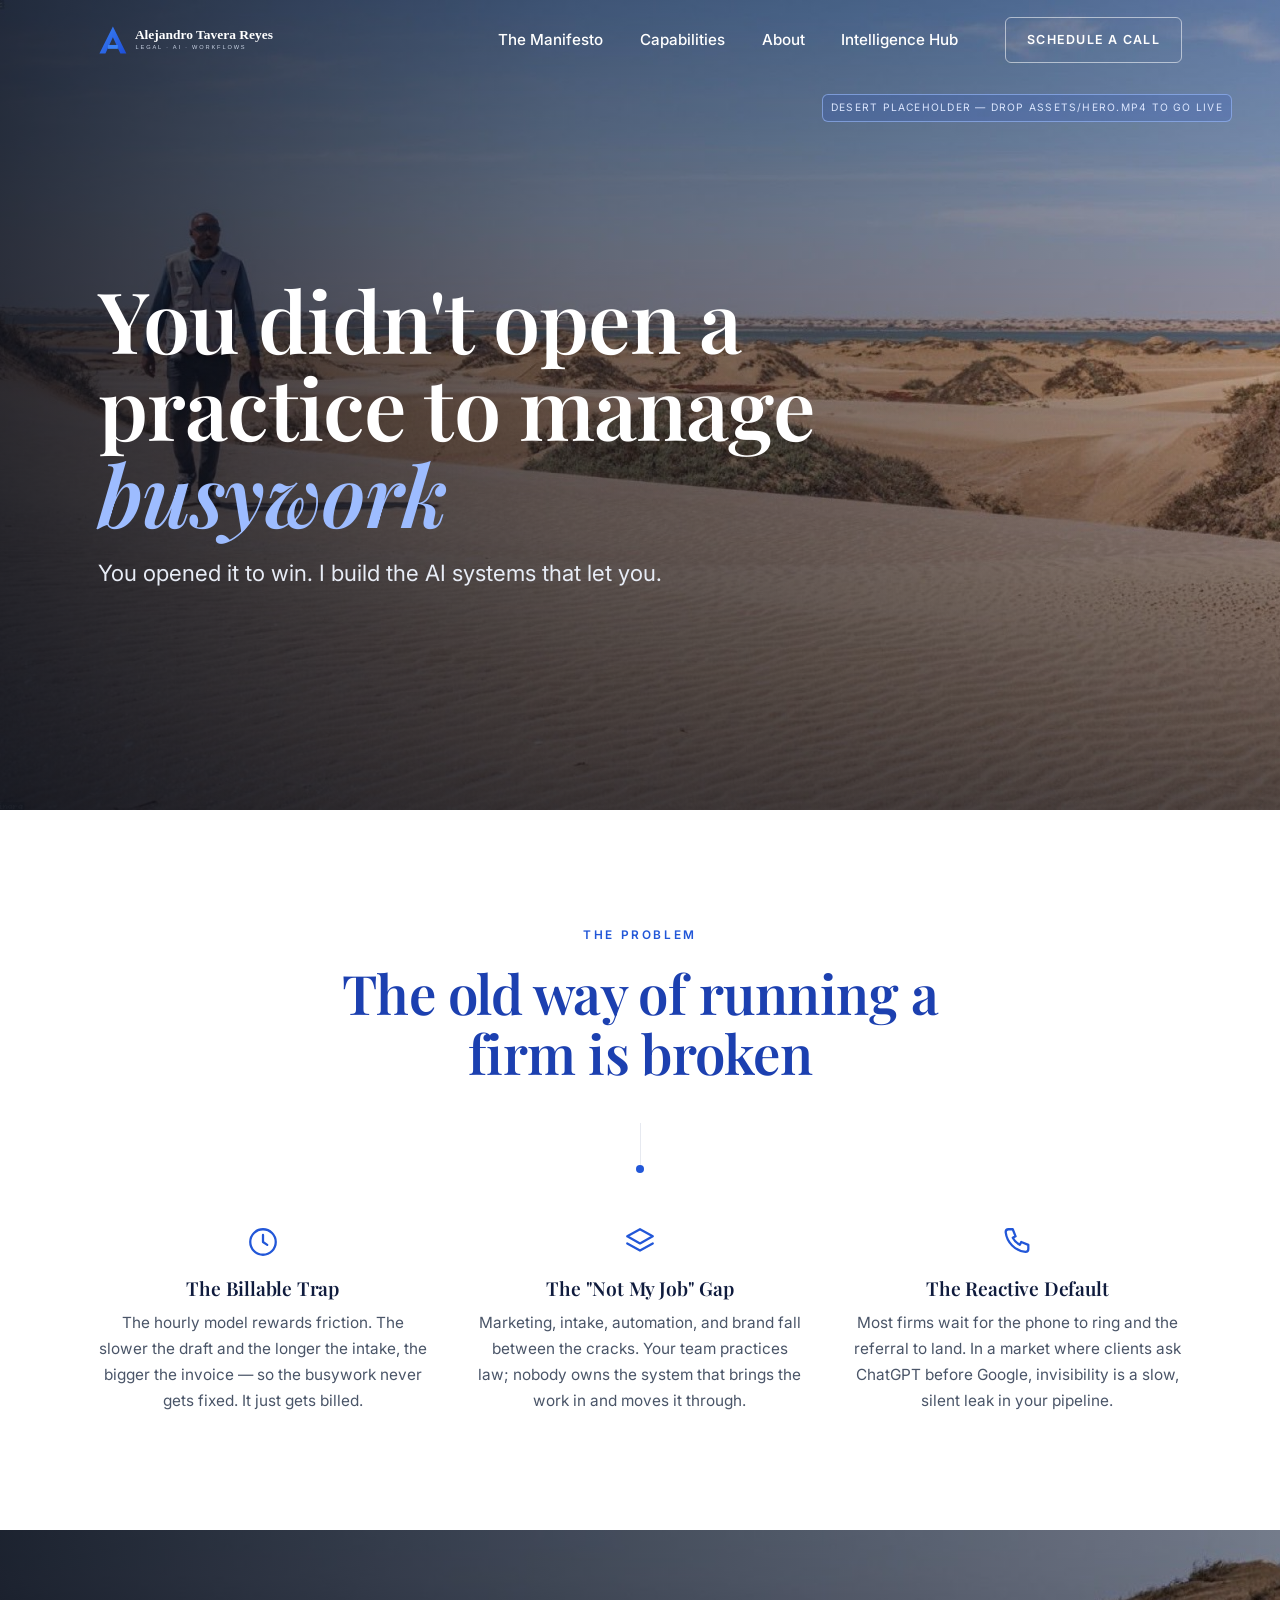
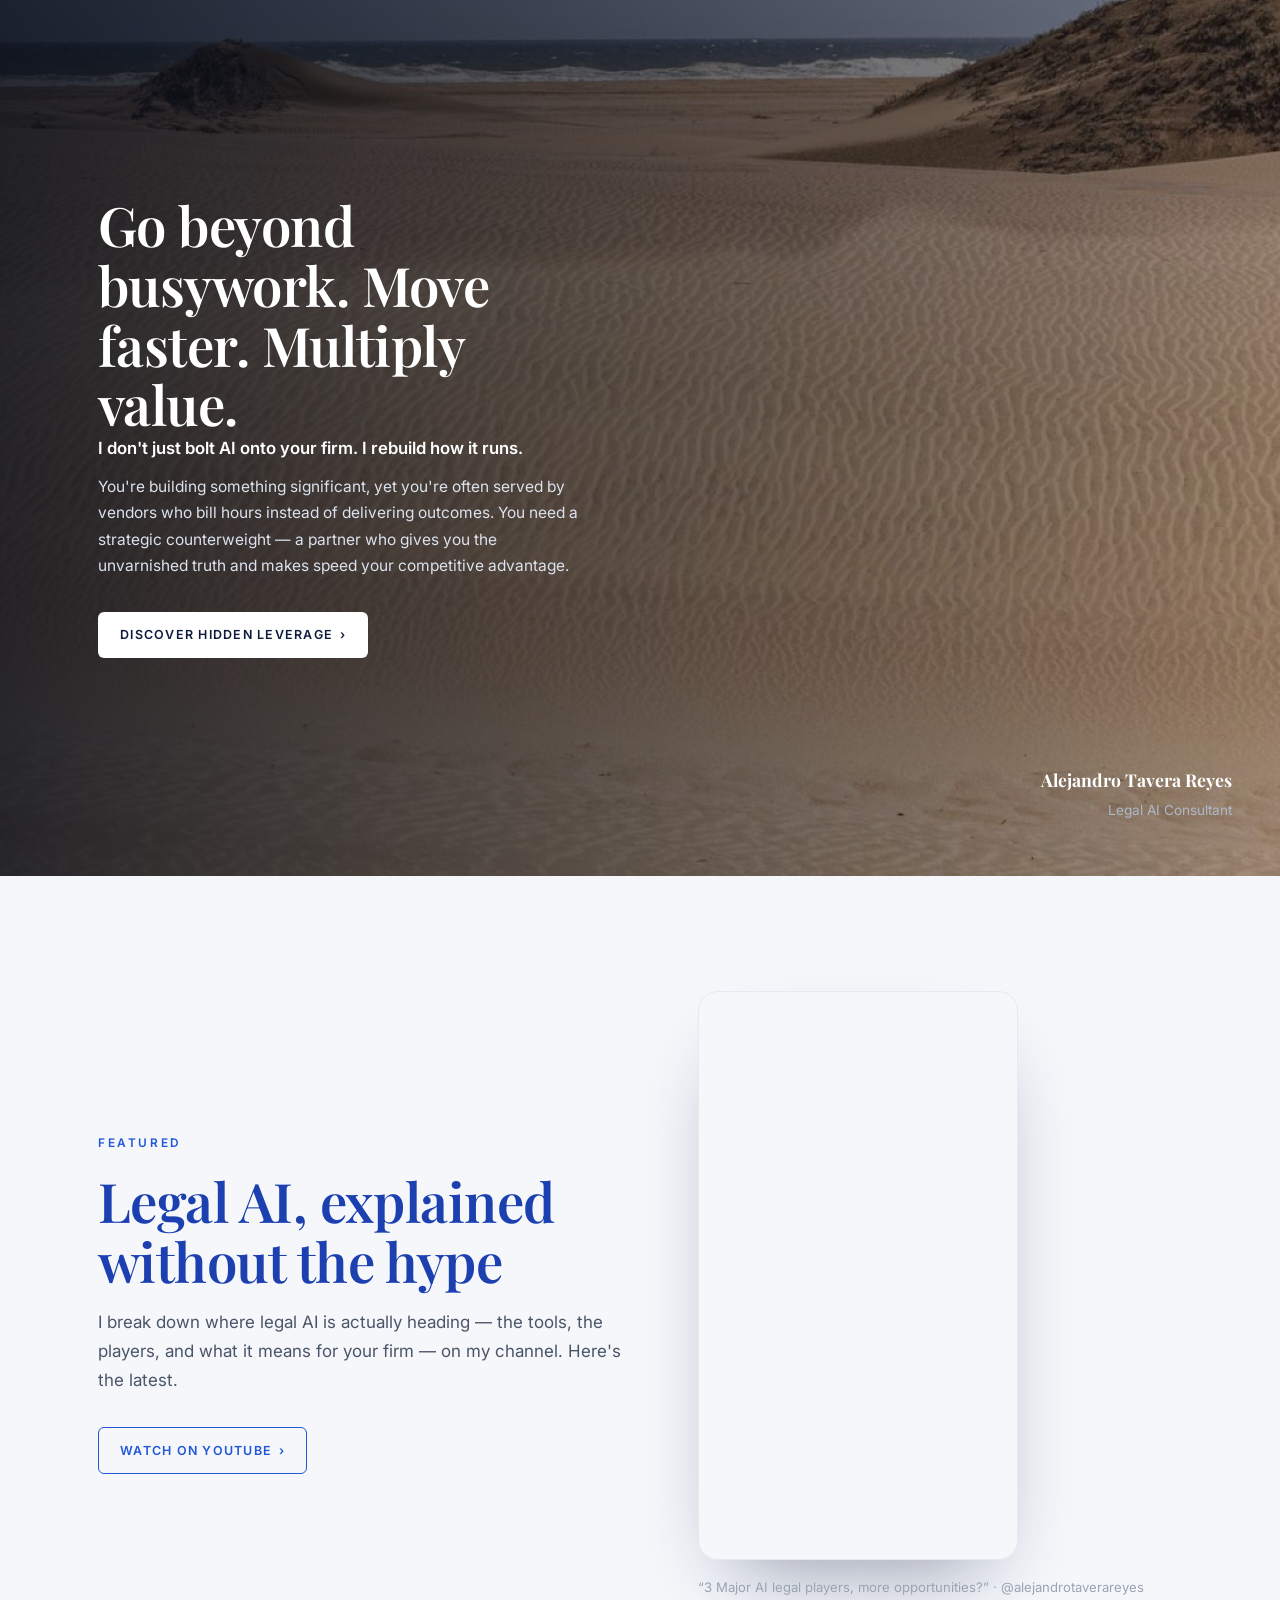
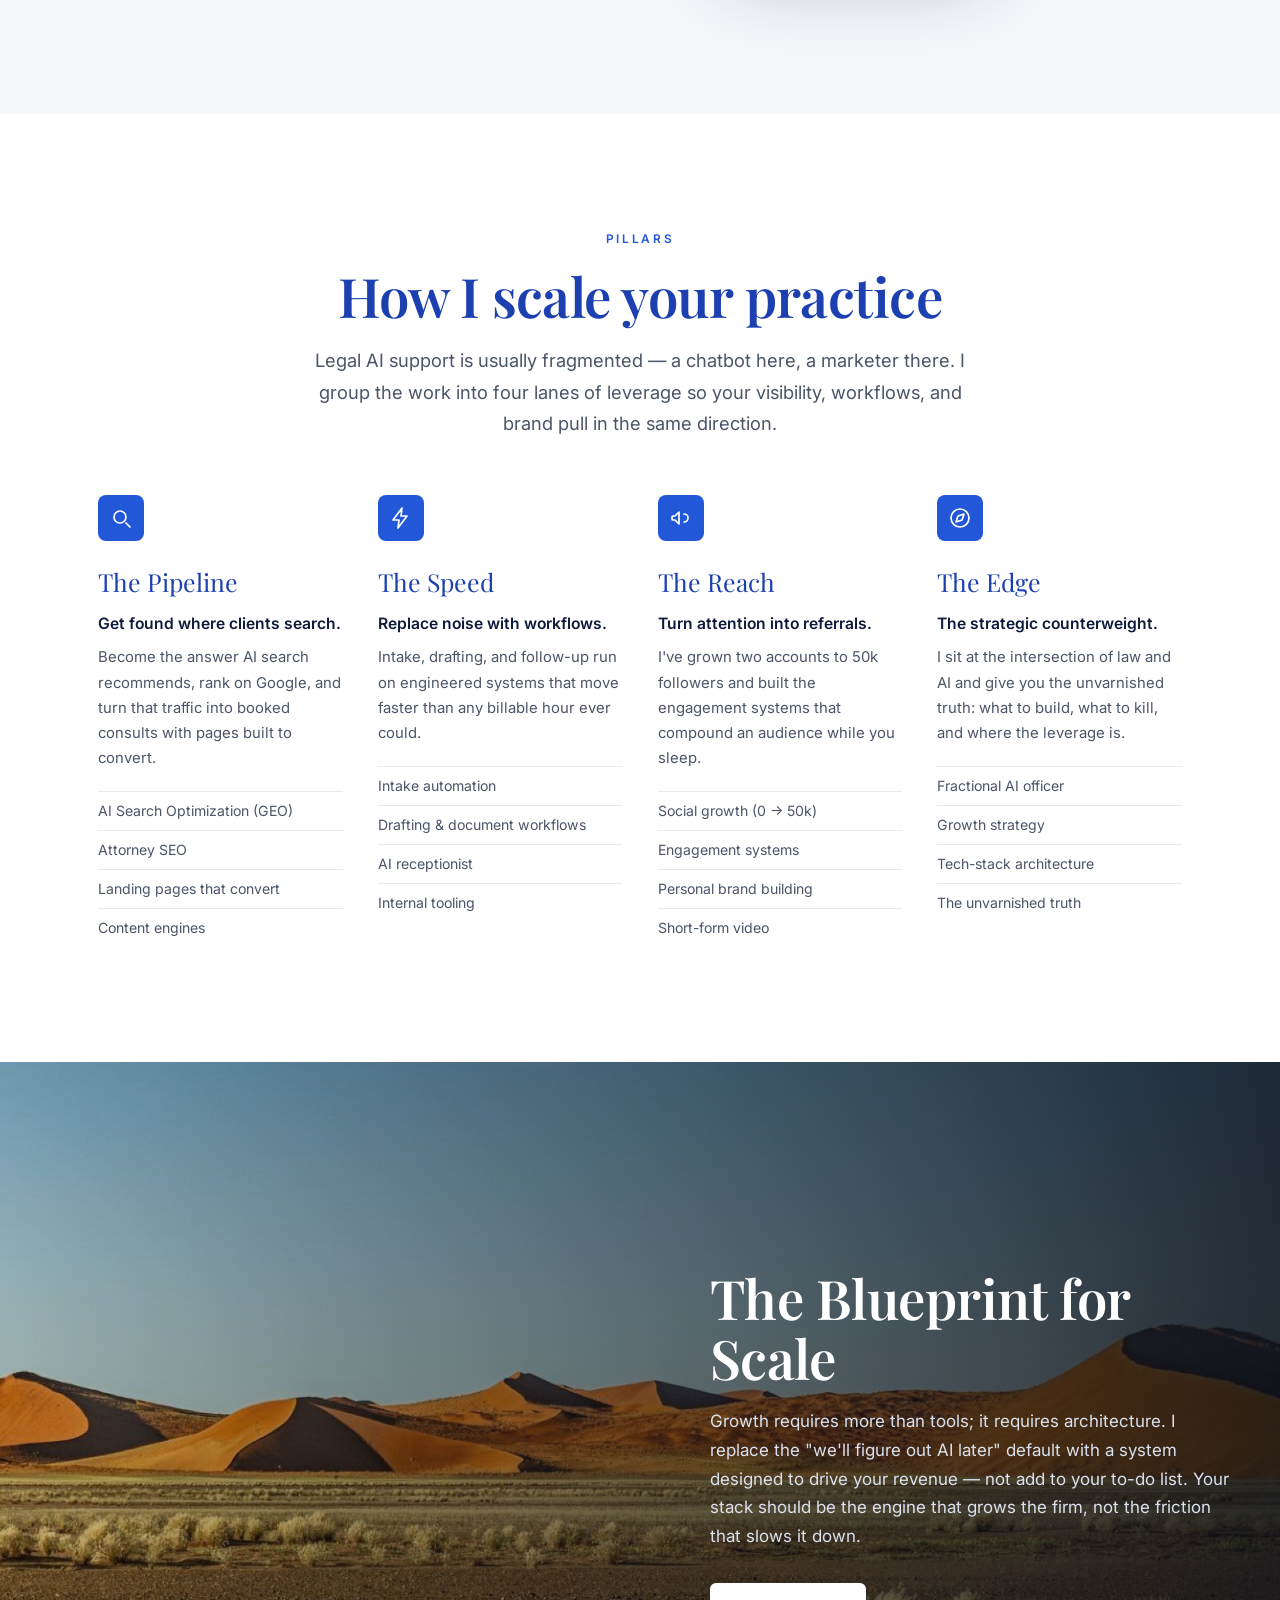
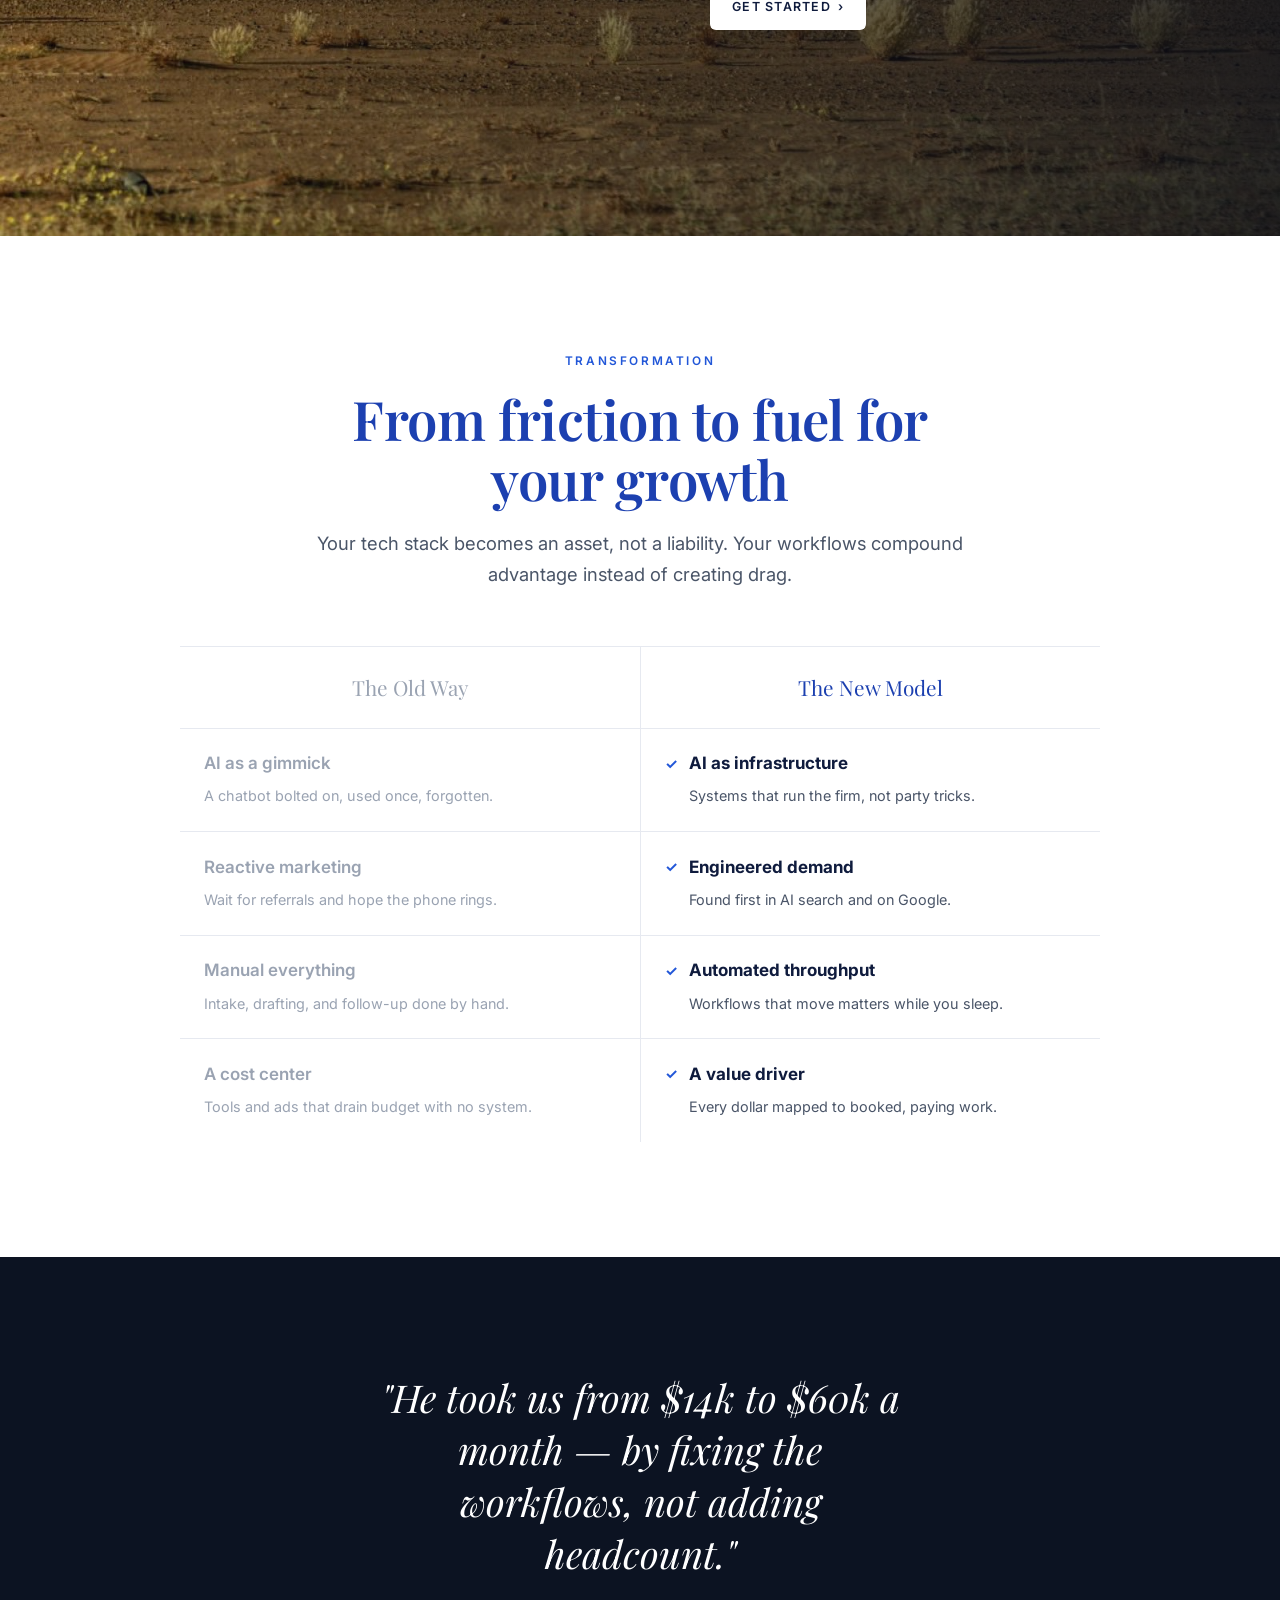
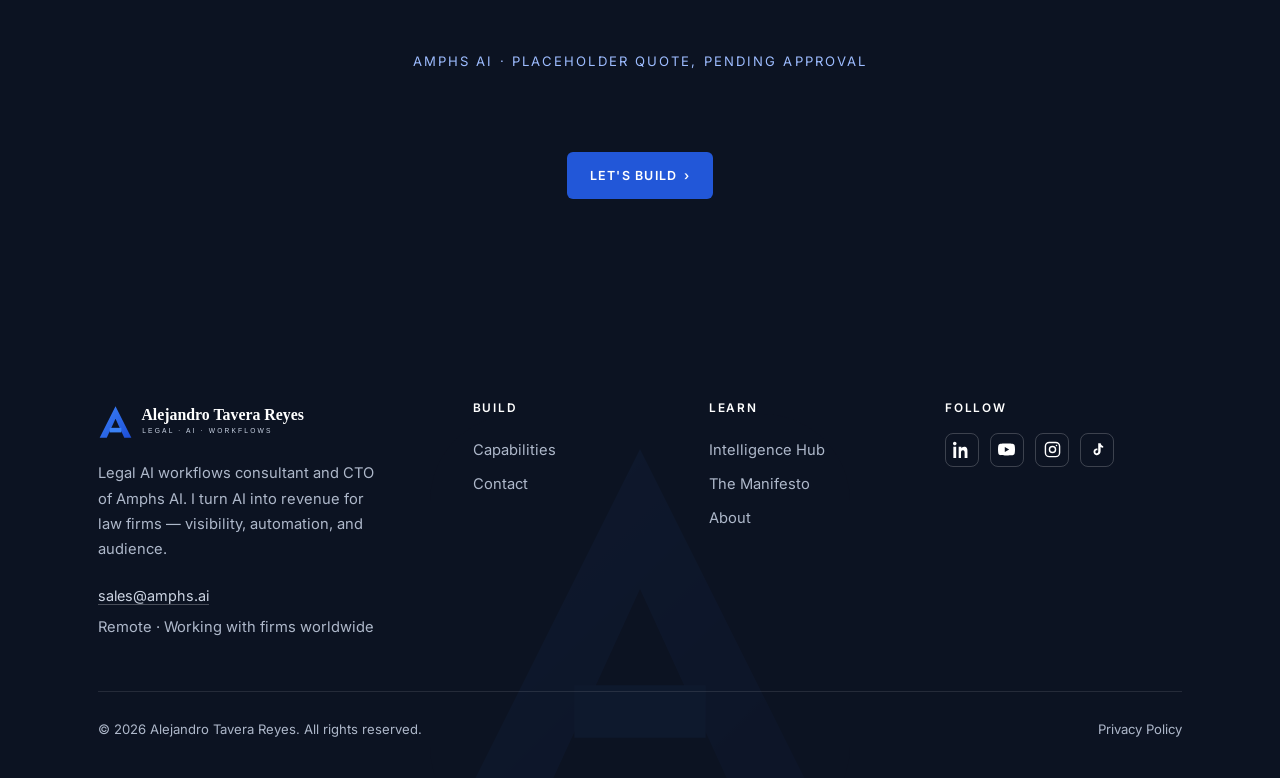
==== commit a5b4b277: "Refine to match venerable: nav underline, outline CTA, restructured bands, contact form, featured Sh" ====
--- a/index.html
+++ b/index.html
@@ -17,11 +17,11 @@
       <img class="logo logo-dark" src="assets/logo-dark.svg" alt="Alejandro Tavera Reyes">
     </a>
     <ul class="nav-links">
-      <li><a href="manifesto/">The Manifesto</a></li>
-      <li><a href="capabilities/">Capabilities</a></li>
-      <li><a href="about/">About</a></li>
-      <li><a href="intelligence-hub/">Intelligence Hub</a></li>
-      <li class="nav-cta"><a class="btn btn-primary" href="https://cal.com/alejandrotr">Schedule a call</a></li>
+      <li><a class="nl" href="manifesto/">The Manifesto</a></li>
+      <li><a class="nl" href="capabilities/">Capabilities</a></li>
+      <li><a class="nl" href="about/">About</a></li>
+      <li><a class="nl" href="intelligence-hub/">Intelligence Hub</a></li>
+      <li class="nav-cta"><a class="btn" href="https://cal.com/alejandrotr">Schedule a call</a></li>
     </ul>
     <button class="nav-toggle" aria-label="Menu" aria-expanded="false"><span></span><span></span><span></span></button>
   </nav>
@@ -30,8 +30,12 @@
 <main>
   <!-- HERO -->
   <section class="hero">
-    <span class="video-flag">Desert placeholder — swap with your own video</span>
-    <div class="hero-media"><img src="assets/desert-1.jpg" alt="" aria-hidden="true"></div>
+    <span class="video-flag">Desert placeholder — drop assets/hero.mp4 to go live</span>
+    <div class="hero-media">
+      <video poster="assets/desert-1.jpg" autoplay muted loop playsinline aria-hidden="true">
+        <source src="assets/hero.mp4" type="video/mp4">
+      </video>
+    </div>
     <div class="container">
       <h1>You didn't open a practice to manage <em>busywork</em></h1>
       <p class="hero-sub">You opened it to win. I build the AI systems that let you.</p>
@@ -66,17 +70,38 @@
     </div>
   </section>
 
-  <!-- FEATURE BAND -->
+  <!-- FEATURE BAND: heading top-left, support bottom-left, credit bottom-right -->
   <section class="feature">
     <div class="feature-media"><img src="assets/desert-2.jpg" alt="" aria-hidden="true" loading="lazy"></div>
-    <div class="container">
-      <div class="inner">
-        <h2>Go beyond busywork. Move faster. Multiply value.</h2>
-        <p>I don't just bolt AI onto your firm — I rebuild how it runs. You're building something significant, yet you're often served by vendors who bill hours instead of delivering outcomes. You need a strategic counterweight: a partner who gives you the unvarnished truth and makes speed your competitive advantage.</p>
-        <div class="btn-row"><a class="btn btn-primary" href="capabilities/">Discover hidden leverage <span class="arw">›</span></a></div>
+    <div class="container feature-inner">
+      <h2>Go beyond busywork. Move faster. Multiply value.</h2>
+      <div class="feature-foot">
+        <p class="fl">I don't just bolt AI onto your firm. I rebuild how it runs.</p>
+        <p>You're building something significant, yet you're often served by vendors who bill hours instead of delivering outcomes. You need a strategic counterweight — a partner who gives you the unvarnished truth and makes speed your competitive advantage.</p>
+        <div class="btn-row"><a class="btn btn-light" href="capabilities/">Discover hidden leverage <span class="arw">›</span></a></div>
       </div>
     </div>
     <div class="credit"><b>Alejandro Tavera Reyes</b><span>Legal AI Consultant</span></div>
+  </section>
+
+  <!-- FEATURED VIDEO (your latest Short) -->
+  <section class="vid">
+    <div class="container">
+      <div class="wrap">
+        <div>
+          <p class="eyebrow">Featured</p>
+          <h2>Legal AI, explained without the hype</h2>
+          <p>I break down where legal AI is actually heading — the tools, the players, and what it means for your firm — on my channel. Here's the latest.</p>
+          <div class="btn-row"><a class="btn btn-outline" href="https://www.youtube.com/@alejandrotaverareyes" target="_blank" rel="noopener">Watch on YouTube <span class="arw">›</span></a></div>
+        </div>
+        <div>
+          <div class="short-frame">
+            <iframe src="https://www.youtube-nocookie.com/embed/fDhfNirwVl4" title="3 Major AI legal players, more opportunities?" loading="lazy" allow="accelerometer; autoplay; clipboard-write; encrypted-media; gyroscope; picture-in-picture; web-share" allowfullscreen></iframe>
+          </div>
+          <p class="short-note">“3 Major AI legal players, more opportunities?” · @alejandrotaverareyes</p>
+        </div>
+      </div>
+    </div>
   </section>
 
   <!-- PILLARS -->
@@ -120,14 +145,14 @@
     </div>
   </section>
 
-  <!-- BLUEPRINT BAND -->
+  <!-- BLUEPRINT BAND (right-aligned block) -->
   <section class="feature right">
     <div class="feature-media"><img src="assets/desert-3.jpg" alt="" aria-hidden="true" loading="lazy"></div>
-    <div class="container">
+    <div class="container feature-inner">
       <div class="inner">
         <h2>The Blueprint for Scale</h2>
         <p>Growth requires more than tools; it requires architecture. I replace the "we'll figure out AI later" default with a system designed to drive your revenue — not add to your to-do list. Your stack should be the engine that grows the firm, not the friction that slows it down.</p>
-        <div class="btn-row"><a class="btn btn-primary" href="https://cal.com/alejandrotr">Get started <span class="arw">›</span></a></div>
+        <div class="btn-row"><a class="btn btn-light" href="https://cal.com/alejandrotr">Get started <span class="arw">›</span></a></div>
       </div>
     </div>
   </section>
@@ -172,15 +197,28 @@
 </main>
 
 <footer class="site-footer">
+  <img class="foot-watermark" src="assets/mark.svg" alt="" aria-hidden="true">
   <div class="container">
     <div class="foot-grid">
       <div class="foot-brand">
         <img class="logo" src="assets/logo-light.svg" alt="Alejandro Tavera Reyes">
         <p>Legal AI workflows consultant and CTO of Amphs AI. I turn AI into revenue for law firms — visibility, automation, and audience.</p>
+        <div class="foot-contact">
+          <a href="mailto:sales@amphs.ai">sales@amphs.ai</a>
+          <p>Remote · Working with firms worldwide</p>
+        </div>
       </div>
       <div class="foot-col"><h4>Build</h4><a href="capabilities/">Capabilities</a><a href="contact/">Contact</a></div>
       <div class="foot-col"><h4>Learn</h4><a href="intelligence-hub/">Intelligence Hub</a><a href="manifesto/">The Manifesto</a><a href="about/">About</a></div>
-      <div class="foot-col"><h4>Connect</h4><a href="https://www.linkedin.com/in/alejandro-tavera-reyes-49116b320/" target="_blank" rel="noopener">LinkedIn</a><a href="#" rel="noopener">Instagram</a><a href="#" rel="noopener">TikTok</a></div>
+      <div class="foot-col">
+        <h4>Follow</h4>
+        <div class="foot-social">
+          <a href="https://www.linkedin.com/in/alejandro-tavera-reyes-49116b320/" target="_blank" rel="noopener" aria-label="LinkedIn"><svg viewBox="0 0 24 24" fill="currentColor"><path d="M4.98 3.5C4.98 4.88 3.87 6 2.5 6S0 4.88 0 3.5 1.12 1 2.5 1 4.98 2.12 4.98 3.5zM.5 8h4V24h-4V8zM8 8h3.8v2.2h.05c.53-1 1.83-2.2 3.77-2.2 4.03 0 4.78 2.65 4.78 6.1V24h-4v-7.1c0-1.7-.03-3.9-2.38-3.9-2.38 0-2.75 1.86-2.75 3.78V24H8V8z"/></svg></a>
+          <a href="https://www.youtube.com/@alejandrotaverareyes" target="_blank" rel="noopener" aria-label="YouTube"><svg viewBox="0 0 24 24" fill="currentColor"><path d="M23.5 6.2a3 3 0 0 0-2.1-2.1C19.5 3.5 12 3.5 12 3.5s-7.5 0-9.4.6A3 3 0 0 0 .5 6.2 31 31 0 0 0 0 12a31 31 0 0 0 .5 5.8 3 3 0 0 0 2.1 2.1c1.9.6 9.4.6 9.4.6s7.5 0 9.4-.6a3 3 0 0 0 2.1-2.1A31 31 0 0 0 24 12a31 31 0 0 0-.5-5.8zM9.6 15.6V8.4l6.2 3.6-6.2 3.6z"/></svg></a>
+          <a href="#" rel="noopener" aria-label="Instagram"><svg viewBox="0 0 24 24" fill="none" stroke="currentColor" stroke-width="2"><rect x="2" y="2" width="20" height="20" rx="5.5"/><circle cx="12" cy="12" r="4.3"/><circle cx="17.6" cy="6.4" r="1.1" fill="currentColor" stroke="none"/></svg></a>
+          <a href="#" rel="noopener" aria-label="TikTok"><svg viewBox="0 0 24 24" fill="currentColor"><path d="M16.5 3c.3 2.1 1.5 3.6 3.5 3.9v2.6c-1.3.1-2.5-.3-3.6-1v6.1c0 3.4-2.7 5.9-5.9 5.4-2.6-.4-4.3-2.6-4.1-5.2.2-2.4 2.3-4.3 4.7-4.2.3 0 .5 0 .8.1v2.7c-.3-.1-.6-.2-.9-.2-1.2 0-2.1 1-2 2.2.1 1.1 1 1.9 2.1 1.8 1.1-.1 1.9-1 1.9-2.1V3h3z"/></svg></a>
+        </div>
+      </div>
     </div>
     <div class="foot-bottom"><span>© 2026 Alejandro Tavera Reyes. All rights reserved.</span><a href="privacy-policy/">Privacy Policy</a></div>
   </div>
--- a/css/styles.css
+++ b/css/styles.css
@@ -21,7 +21,7 @@
 *{box-sizing:border-box;margin:0;padding:0}
 html{scroll-behavior:smooth}
 body{background:var(--bg);color:var(--body);font-family:var(--sans);font-size:1.0625rem;line-height:1.7;-webkit-font-smoothing:antialiased;overflow-x:hidden}
-img,svg,video{max-width:100%;display:block}
+img,svg,video,iframe{max-width:100%;display:block}
 a{color:inherit;text-decoration:none}
 ul{list-style:none}
 
@@ -56,28 +56,35 @@
 .nav{display:flex;align-items:center;justify-content:space-between;height:80px}
 .nav .logo{height:34px;width:auto}
 .logo-dark{display:none}
-.nav-links{display:flex;gap:2.1rem;align-items:center}
-.nav-links a{font-size:.82rem;text-transform:uppercase;letter-spacing:.1em;color:#fff;font-weight:500;transition:color .2s}
-.nav-links a:hover,.nav-links a.active{color:#cdd9ff}
-.nav-cta .btn{margin-left:.6rem}
+.nav-links{display:flex;gap:2.3rem;align-items:center}
+.nav-links a.nl{position:relative;font-size:.95rem;color:#fff;font-weight:500;padding:.35em 0;transition:color .2s}
+.nav-links a.nl::after{content:"";position:absolute;left:0;right:0;bottom:-2px;height:2px;background:currentColor;transform:scaleX(0);transform-origin:left;opacity:.5;transition:transform .28s ease,opacity .2s}
+.nav-links a.nl:hover::after{transform:scaleX(1)}            /* hover: grayish underline grows in */
+.nav-links a.nl.active::after{transform:scaleX(1);opacity:1} /* active: solid underline */
+/* Schedule a call = understated outline button */
+.nav-cta{margin-left:.6rem}
+.nav-cta .btn{border-color:rgba(255,255,255,.55);color:#fff;background:transparent}
+.nav-cta .btn:hover{background:#fff;color:var(--ink);border-color:#fff}
 /* scrolled = white header, dark links */
 .site-header.scrolled{background:#fff;box-shadow:0 1px 0 var(--line),0 8px 30px -18px rgba(15,27,61,.25)}
-.site-header.scrolled .nav-links a{color:var(--ink)}
-.site-header.scrolled .nav-links a:hover,.site-header.scrolled .nav-links a.active{color:var(--accent)}
+.site-header.scrolled .nav-links a.nl{color:var(--ink)}
+.site-header.scrolled .nav-links a.nl.active{color:var(--accent)}
 .site-header.scrolled .logo-light{display:none}
 .site-header.scrolled .logo-dark{display:block}
+.site-header.scrolled .nav-cta .btn{border-color:var(--line);color:var(--ink)}
+.site-header.scrolled .nav-cta .btn:hover{background:var(--accent);color:#fff;border-color:var(--accent)}
 .nav-toggle{display:none;background:none;border:0;cursor:pointer;width:34px;height:30px;flex-direction:column;justify-content:center;gap:6px;z-index:120}
 .nav-toggle span{display:block;height:2px;width:26px;background:#fff;transition:.3s}
 .site-header.scrolled .nav-toggle span{background:var(--ink)}
 
-/* ---------- Hero (full-bleed photo, white text) ---------- */
-.hero{position:relative;min-height:88vh;display:flex;align-items:flex-end;overflow:hidden}
+/* ---------- Hero (full-bleed media, white text) ---------- */
+.hero{position:relative;min-height:90vh;display:flex;align-items:flex-end;overflow:hidden}
 .hero.page{min-height:62vh}
 .hero-media{position:absolute;inset:0;z-index:0}
 .hero-media img,.hero-media video{width:100%;height:100%;object-fit:cover}
 .hero-media::after{content:"";position:absolute;inset:0;background:linear-gradient(90deg,rgba(8,13,24,.82) 0%,rgba(8,13,24,.5) 45%,rgba(8,13,24,.25) 100%),linear-gradient(0deg,rgba(8,13,24,.55),transparent 55%)}
 .hero .container{position:relative;z-index:2;padding-bottom:clamp(54px,8vw,104px);padding-top:140px;width:100%}
-.hero h1{color:#fff;font-size:clamp(2.6rem,6.4vw,5.2rem);max-width:16ch;line-height:1.04}
+.hero h1{color:#fff;font-size:clamp(2.6rem,6.6vw,5.4rem);max-width:16ch;line-height:1.03}
 .hero h1 em{font-style:italic;color:#9dbcff;font-weight:600}
 .hero .eyebrow{color:#9dbcff}
 .hero-sub{color:#e7ecf6;font-size:clamp(1.1rem,1.8vw,1.4rem);margin-top:1.1rem;max-width:48ch}
@@ -95,18 +102,34 @@
 .ic svg{width:100%;height:100%;display:block}
 
 /* ---------- Dark feature band (photo + white text) ---------- */
-.feature{position:relative;min-height:74vh;display:flex;align-items:center;overflow:hidden}
-.feature.right{justify-content:flex-end}
+.feature{position:relative;min-height:86vh;display:flex;overflow:hidden}
 .feature-media{position:absolute;inset:0;z-index:0}
-.feature-media img{width:100%;height:100%;object-fit:cover}
-.feature-media::after{content:"";position:absolute;inset:0;background:linear-gradient(90deg,rgba(8,13,24,.85),rgba(8,13,24,.35))}
-.feature.right .feature-media::after{background:linear-gradient(270deg,rgba(8,13,24,.85),rgba(8,13,24,.25))}
-.feature .inner{position:relative;z-index:2;max-width:560px}
-.feature h2{color:#fff}
-.feature p{color:#dbe2ee;margin-top:1.2rem}
-.feature .credit{position:absolute;right:clamp(20px,5vw,48px);bottom:clamp(24px,5vw,48px);z-index:2;color:#fff;text-align:right;font-size:.9rem}
-.feature .credit b{display:block;font-family:var(--serif);font-size:1.05rem}
-.feature .credit span{color:var(--on-dark-muted)}
+.feature-media img,.feature-media video{width:100%;height:100%;object-fit:cover}
+.feature-media::after{content:"";position:absolute;inset:0;background:linear-gradient(90deg,rgba(8,13,24,.85),rgba(8,13,24,.3))}
+/* default: heading top-left, support bottom-left (the "Go beyond" band) */
+.feature .feature-inner{position:relative;z-index:2;width:100%;display:flex;flex-direction:column;justify-content:space-between;padding-top:clamp(90px,12vw,150px);padding-bottom:clamp(60px,8vw,110px)}
+.feature h2{color:#fff;max-width:14ch}
+.feature .feature-foot{max-width:480px}
+.feature .feature-foot .fl{color:#fff;font-weight:600;font-size:1.05rem;margin-bottom:.7rem}
+.feature .feature-foot p{color:#dbe2ee;font-size:.97rem}
+.feature .credit{position:absolute;right:clamp(20px,5vw,48px);bottom:clamp(28px,5vw,52px);z-index:2;color:#fff;text-align:right}
+.feature .credit b{display:block;font-family:var(--serif);font-size:1.1rem}
+.feature .credit span{color:var(--on-dark-muted);font-size:.85rem}
+/* right variant: centered block on the right (the "Blueprint" band) */
+.feature.right{align-items:center}
+.feature.right .feature-media::after{background:linear-gradient(270deg,rgba(8,13,24,.85),rgba(8,13,24,.2))}
+.feature.right .feature-inner{flex-direction:row;justify-content:flex-end;padding:0}
+.feature.right .inner{max-width:520px}
+.feature.right h2{max-width:none}
+.feature.right .inner p{color:#dbe2ee;margin-top:1.2rem}
+
+/* ---------- Featured video band (light) ---------- */
+.vid{background:var(--bg-alt)}
+.vid .wrap{display:grid;grid-template-columns:1.05fr .95fr;gap:clamp(2rem,5vw,4.5rem);align-items:center}
+.vid p{margin-top:1.1rem}
+.vid .short-frame{justify-self:center;width:min(320px,78vw);aspect-ratio:9/16;border-radius:20px;overflow:hidden;border:1px solid var(--line);box-shadow:0 40px 80px -36px rgba(15,27,61,.45)}
+.vid .short-frame iframe{width:100%;height:100%;border:0}
+.vid .short-note{font-size:.82rem;color:var(--muted);margin-top:1rem}
 
 /* ---------- Pillars (white, 4 cols) ---------- */
 .pillars{display:grid;grid-template-columns:repeat(4,1fr);gap:2.2rem;margin-top:3.5rem}
@@ -138,6 +161,7 @@
 .testi blockquote{font-family:var(--serif);font-style:italic;font-size:clamp(1.5rem,3.2vw,2.4rem);line-height:1.35;color:#fff;max-width:24ch}
 .testi cite{display:block;margin-top:1.4rem;font-style:normal;font-size:.82rem;letter-spacing:.16em;text-transform:uppercase;color:#9dbcff}
 .testi .btn-row{justify-content:center}
+.testi .btn-primary{background:var(--accent)}
 
 /* ---------- Stats / honors (about) ---------- */
 .stat-row{display:grid;grid-template-columns:repeat(3,1fr);gap:1.5rem;margin:3rem 0}
@@ -175,26 +199,59 @@
 .prose ul.bullets li{padding:.5em 0 .5em 1.6em;position:relative;color:var(--body)}
 .prose ul.bullets li::before{content:"";position:absolute;left:0;top:1.05em;width:8px;height:8px;background:var(--accent);border-radius:50%}
 
+/* ---------- Contact form (dark, two-col) ---------- */
+.contact-sec{background:var(--dark);color:#fff;padding-top:clamp(120px,16vw,180px)}
+.contact-grid{display:grid;grid-template-columns:1fr 1.05fr;gap:clamp(2.5rem,6vw,5rem);align-items:start}
+.contact-left h1{color:#fff;font-size:clamp(2.6rem,5.2vw,4.2rem);line-height:1.04}
+.contact-left .lead{color:#cdd5e3;margin-top:1.2rem;max-width:40ch}
+.contact-info{margin-top:2.5rem;font-size:.95rem}
+.contact-info a{color:#fff;border-bottom:1px solid rgba(255,255,255,.3);padding-bottom:1px}
+.contact-info a:hover{border-color:#9dbcff;color:#9dbcff}
+.contact-info p{color:var(--on-dark-muted);margin-top:.6rem}
+.social-row{display:flex;gap:1rem;margin-top:1.8rem}
+.social-row a{width:38px;height:38px;border:1px solid rgba(255,255,255,.2);border-radius:8px;display:flex;align-items:center;justify-content:center;color:#fff;transition:.2s}
+.social-row a:hover{background:var(--accent);border-color:var(--accent)}
+.social-row svg{width:18px;height:18px}
+.cform{display:grid;gap:1.4rem}
+.cform .fld label{display:block;font-size:.82rem;color:#cdd5e3;margin-bottom:.5rem;font-weight:500}
+.cform .fld label .req{color:#9dbcff}
+.cform input,.cform select,.cform textarea{width:100%;background:transparent;border:0;border-bottom:1px solid rgba(255,255,255,.25);color:#fff;font-family:var(--sans);font-size:1rem;padding:.7em 0;transition:border-color .2s}
+.cform select{color:#cdd5e3}.cform select option{color:#111}
+.cform input::placeholder,.cform textarea::placeholder{color:#7c879b}
+.cform input:focus,.cform select:focus,.cform textarea:focus{outline:none;border-color:#9dbcff}
+.cform textarea{resize:vertical;min-height:70px}
+.cform .btn{margin-top:.6rem;justify-content:center;width:100%;padding:1.1em}
+.form-note{font-size:.8rem;color:var(--on-dark-muted);margin-top:-.4rem}
+
 /* ---------- CTA strip ---------- */
 .cta-strip{background:var(--bg-alt);text-align:center}
 .cta-strip h2{max-width:20ch;margin:0 auto 1rem}
 
 /* ---------- Footer (dark) ---------- */
-.site-footer{background:var(--dark);color:var(--on-dark-muted);padding:clamp(54px,7vw,88px) 0 2.4rem}
-.foot-grid{display:grid;grid-template-columns:1.7fr 1fr 1fr 1fr;gap:2.4rem}
+.site-footer{position:relative;background:var(--dark);color:var(--on-dark-muted);padding:clamp(54px,7vw,88px) 0 2.4rem;overflow:hidden}
+.foot-grid{display:grid;grid-template-columns:1.7fr 1fr 1fr 1.2fr;gap:2.4rem;position:relative;z-index:2}
 .foot-brand .logo{height:40px;margin-bottom:1.2rem}
-.foot-brand p{font-size:.92rem;max-width:34ch;color:var(--on-dark-muted)}
+.foot-brand p{font-size:.92rem;max-width:32ch;color:var(--on-dark-muted)}
+.foot-contact{margin-top:1.4rem;font-size:.9rem}
+.foot-contact a{color:#cdd5e3;border-bottom:1px solid rgba(255,255,255,.25)}
+.foot-contact a:hover{color:#9dbcff;border-color:#9dbcff}
+.foot-contact p{color:var(--on-dark-muted);margin-top:.4rem}
 .foot-col h4{font-size:.74rem;text-transform:uppercase;letter-spacing:.16em;color:#fff;margin-bottom:1.1rem;font-family:var(--sans);font-weight:600}
 .foot-col a{display:block;color:var(--on-dark-muted);font-size:.92rem;padding:.32em 0;transition:color .2s}
 .foot-col a:hover{color:#9dbcff}
-.foot-bottom{display:flex;justify-content:space-between;align-items:center;flex-wrap:wrap;gap:1rem;margin-top:3.2rem;padding-top:1.6rem;border-top:1px solid rgba(255,255,255,.1);font-size:.82rem}
+.foot-social{display:flex;gap:.7rem;margin-top:.4rem}
+.foot-social a{width:34px;height:34px;border:1px solid rgba(255,255,255,.2);border-radius:8px;display:flex;align-items:center;justify-content:center;color:#fff;padding:0}
+.foot-social a:hover{background:var(--accent);border-color:var(--accent)}
+.foot-social svg{width:17px;height:17px}
+.foot-watermark{position:absolute;left:50%;bottom:-12%;transform:translateX(-50%);width:min(420px,60vw);opacity:.05;z-index:0;pointer-events:none}
+.foot-bottom{display:flex;justify-content:space-between;align-items:center;flex-wrap:wrap;gap:1rem;margin-top:3.2rem;padding-top:1.6rem;border-top:1px solid rgba(255,255,255,.1);font-size:.82rem;position:relative;z-index:2}
 .foot-bottom a:hover{color:#9dbcff}
 
 /* ---------- Responsive ---------- */
 @media(max-width:900px){
   .nav-links{position:fixed;inset:0;background:#0c1322;flex-direction:column;justify-content:center;gap:2rem;transform:translateX(100%);transition:transform .35s}
   .nav-links.open{transform:translateX(0)}
-  .nav-links a{color:#fff !important;font-size:1.2rem}
+  .nav-links a.nl{color:#fff;font-size:1.2rem}
   .nav-toggle{display:flex}
   .nav-toggle.open span{background:#fff}
   .nav-toggle.open span:nth-child(1){transform:translateY(8px) rotate(45deg)}
@@ -205,7 +262,10 @@
   .pillars{gap:2.6rem}
   .compare{grid-template-columns:1fr}.compare .new{border-left:0;border-top:1px solid var(--line);margin-top:1rem}
   .cap{grid-template-columns:1fr;gap:1rem}
-  .feature .credit{position:static;text-align:left;margin-top:1.5rem}
+  .vid .wrap{grid-template-columns:1fr;gap:2.5rem}
+  .feature.right .feature-inner{justify-content:flex-start}
+  .feature .credit{position:static;text-align:left;margin-top:2rem}
+  .contact-grid{grid-template-columns:1fr;gap:2.5rem}
   .foot-grid{grid-template-columns:1fr 1fr}
 }
 @media(max-width:520px){.foot-grid{grid-template-columns:1fr}.hero h1{font-size:clamp(2.1rem,9vw,3rem)}}
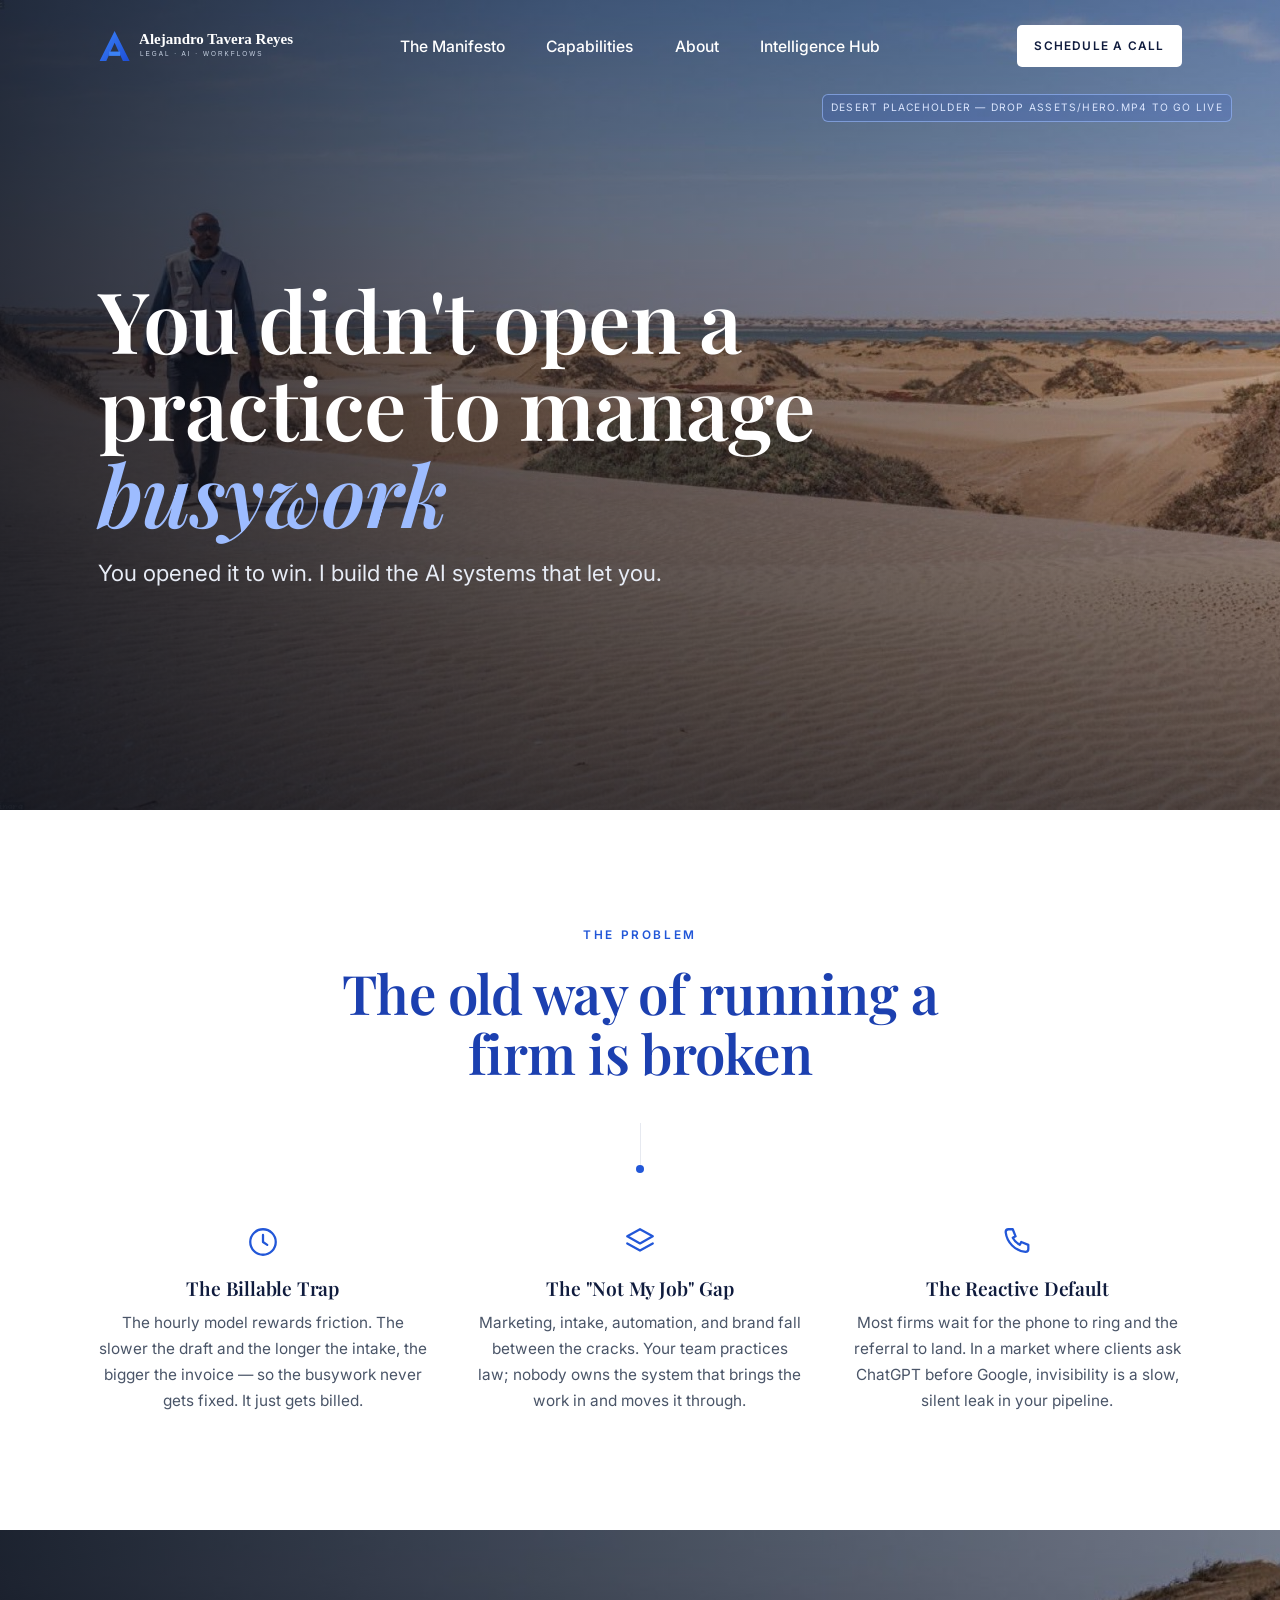
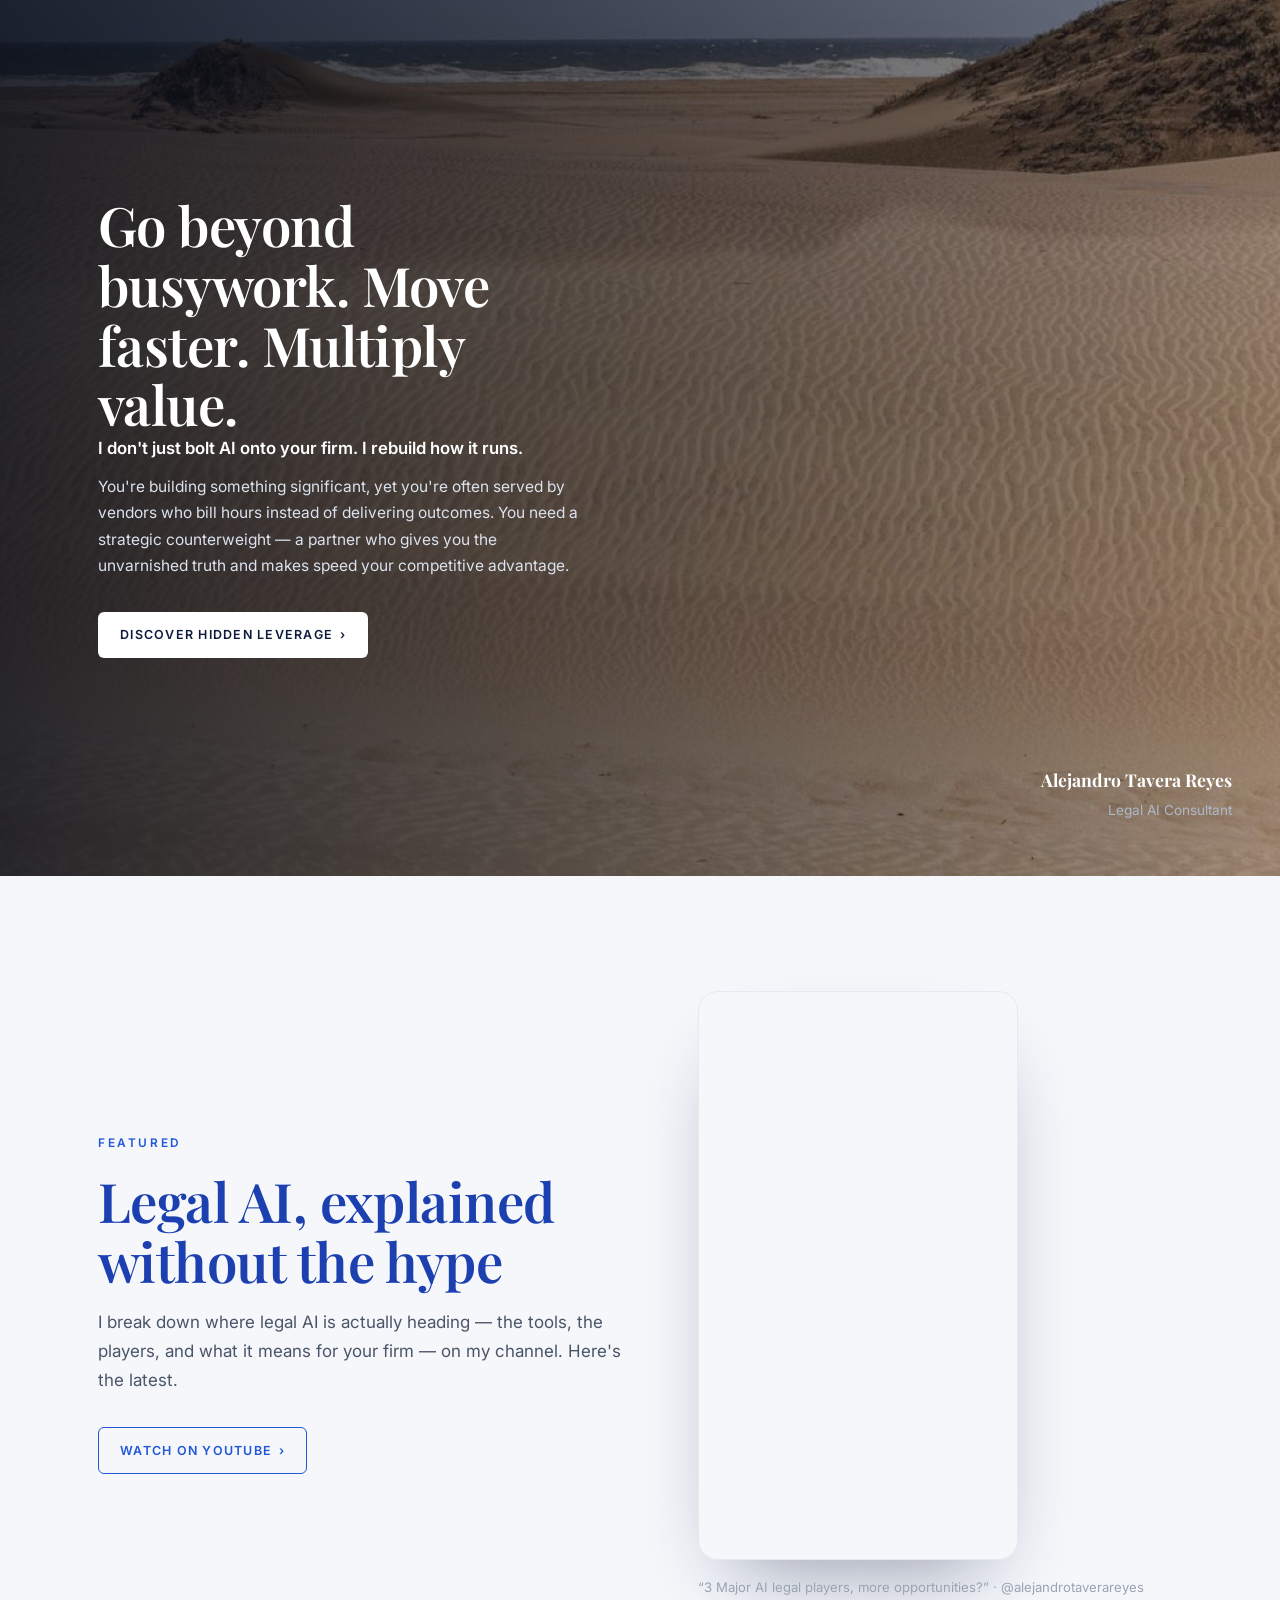
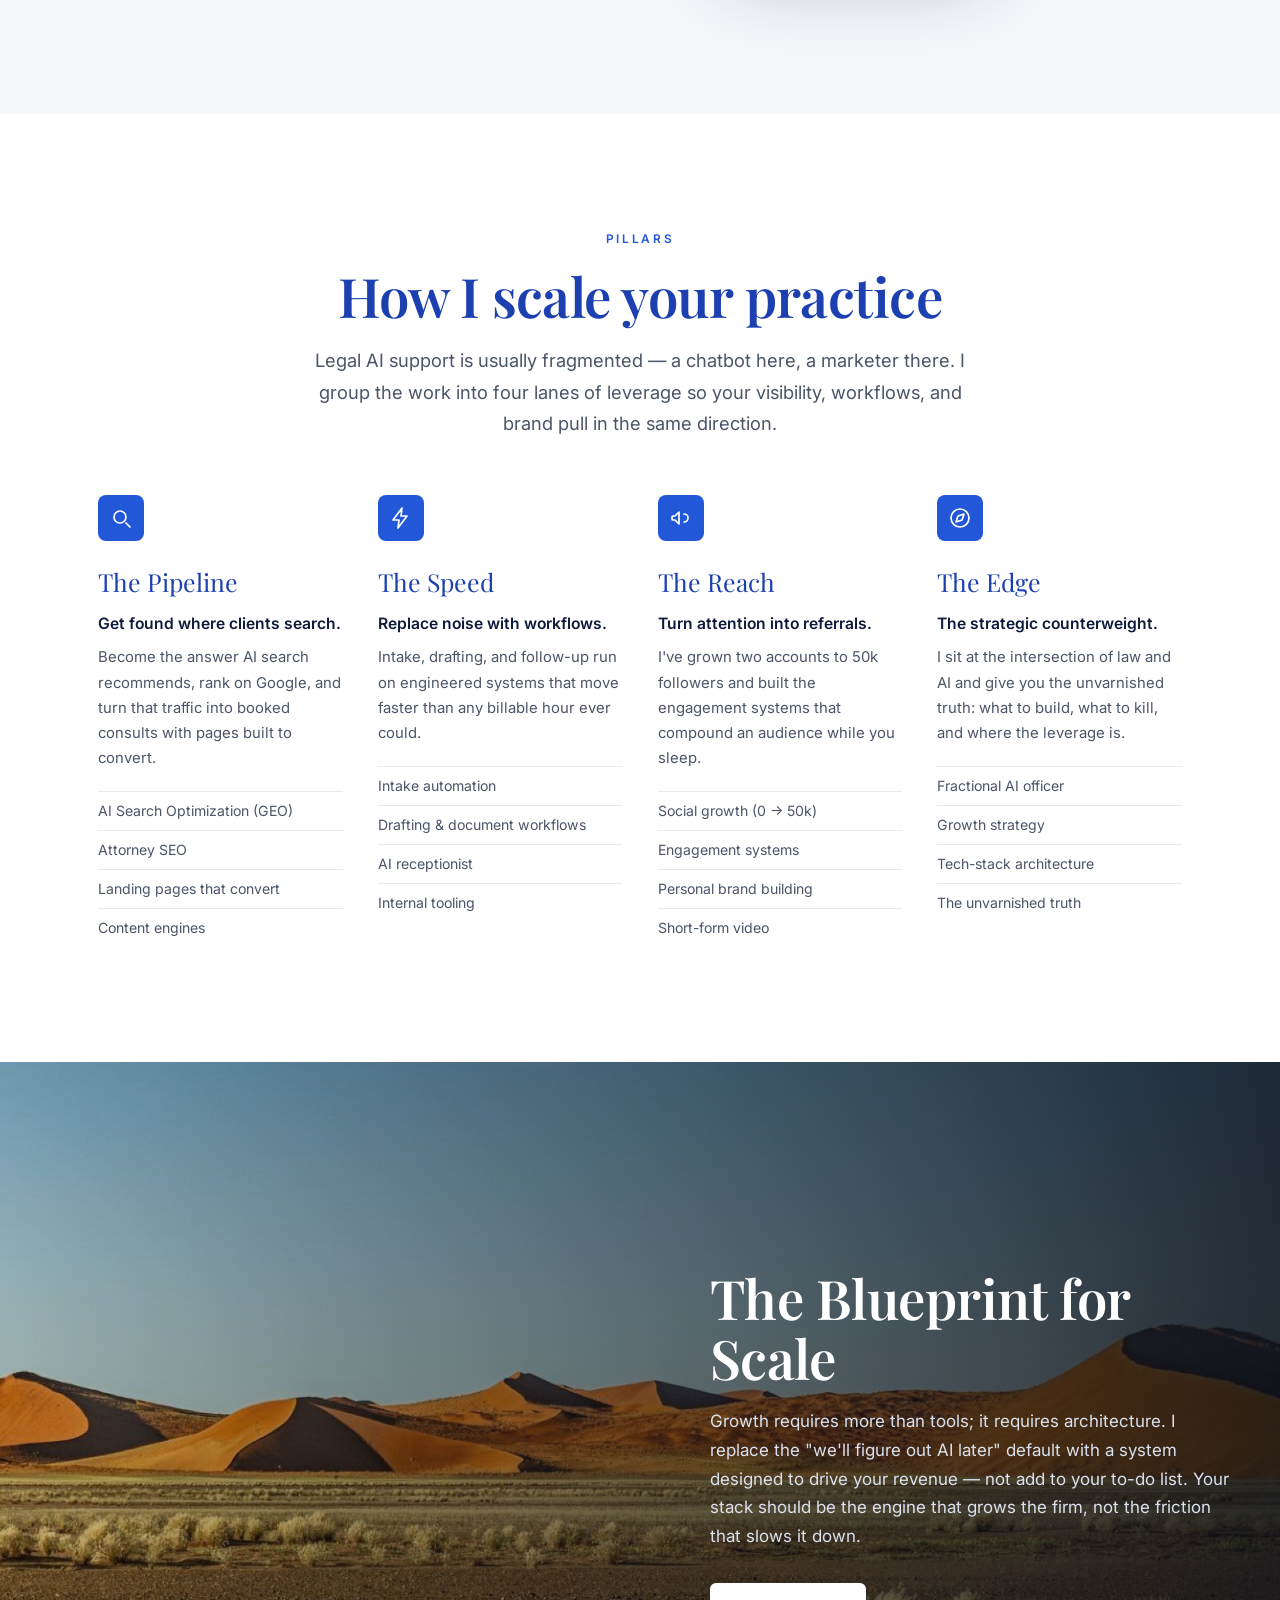
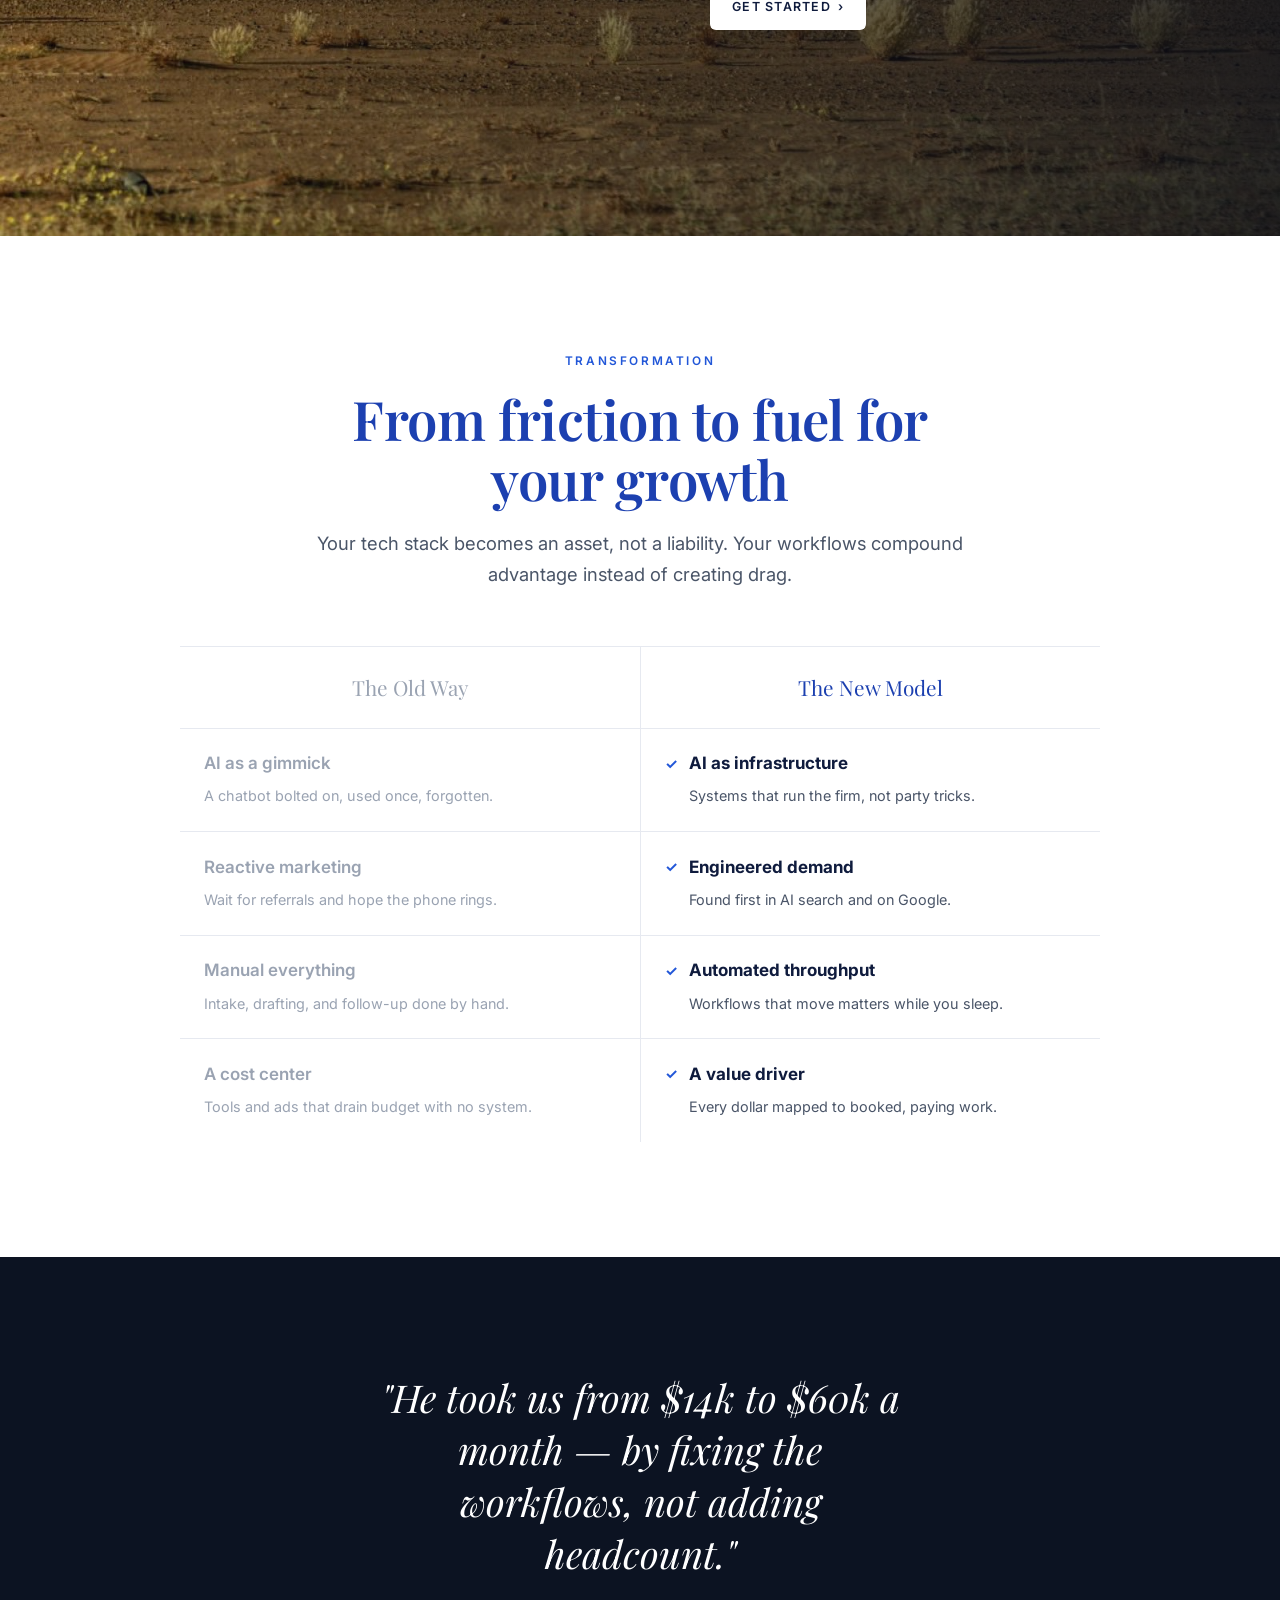
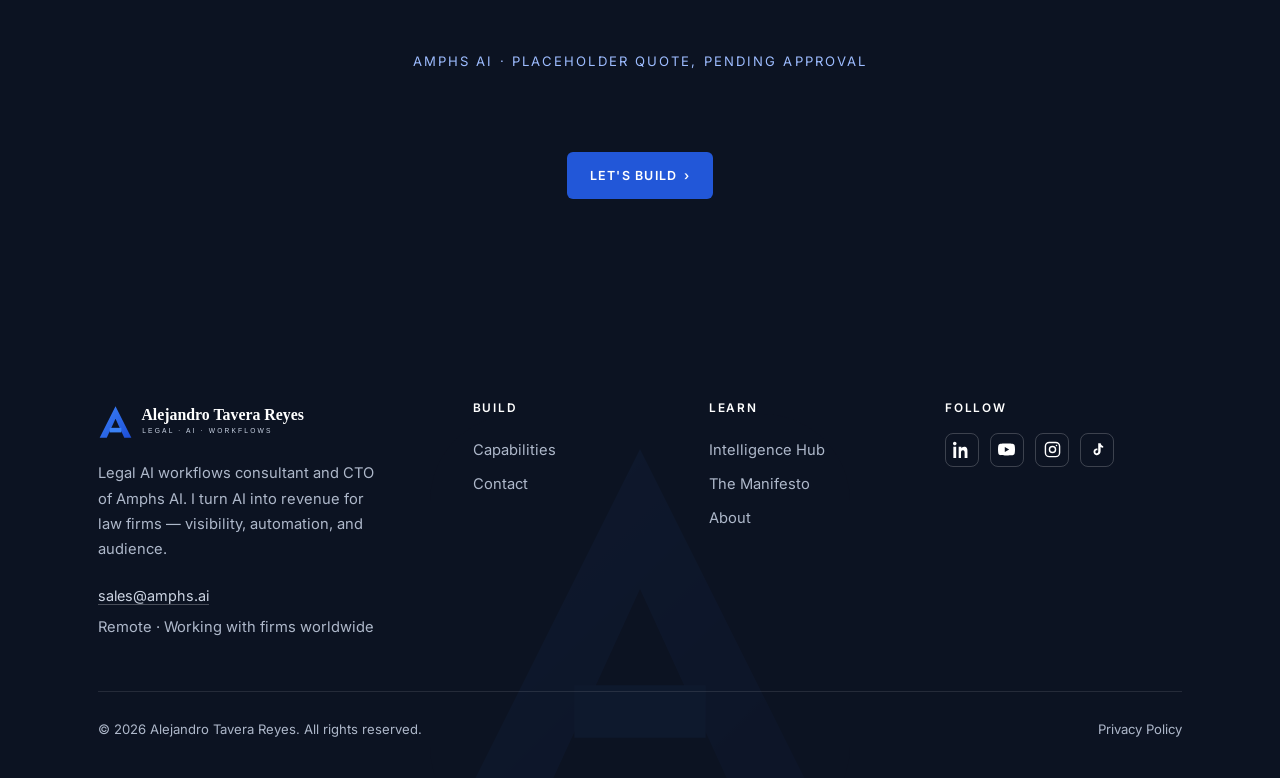
==== commit f1cc8373: "Nav bar: match venerable behavior - Transparent at top, taller (92px); on scroll fades in a dark tra" ====
--- a/index.html
+++ b/index.html
@@ -12,17 +12,16 @@
 
 <header class="site-header">
   <nav class="nav container">
-    <a href="index.html" aria-label="Alejandro Tavera Reyes — home">
-      <img class="logo logo-light" src="assets/logo-light.svg" alt="Alejandro Tavera Reyes">
-      <img class="logo logo-dark" src="assets/logo-dark.svg" alt="Alejandro Tavera Reyes">
+    <a class="brand" href="index.html" aria-label="Alejandro Tavera Reyes — home">
+      <img class="logo" src="assets/logo-light.svg" alt="Alejandro Tavera Reyes">
     </a>
     <ul class="nav-links">
       <li><a class="nl" href="manifesto/">The Manifesto</a></li>
       <li><a class="nl" href="capabilities/">Capabilities</a></li>
       <li><a class="nl" href="about/">About</a></li>
       <li><a class="nl" href="intelligence-hub/">Intelligence Hub</a></li>
-      <li class="nav-cta"><a class="btn" href="https://cal.com/alejandrotr">Schedule a call</a></li>
     </ul>
+    <a class="nav-cta" href="https://cal.com/alejandrotr">Schedule a call</a>
     <button class="nav-toggle" aria-label="Menu" aria-expanded="false"><span></span><span></span><span></span></button>
   </nav>
 </header>
--- a/css/styles.css
+++ b/css/styles.css
@@ -52,30 +52,25 @@
 .btn-row.center{justify-content:center}
 
 /* ---------- Header ---------- */
-.site-header{position:fixed;top:0;left:0;right:0;z-index:100;transition:background .3s,box-shadow .3s}
-.nav{display:flex;align-items:center;justify-content:space-between;height:80px}
-.nav .logo{height:34px;width:auto}
-.logo-dark{display:none}
-.nav-links{display:flex;gap:2.3rem;align-items:center}
-.nav-links a.nl{position:relative;font-size:.95rem;color:#fff;font-weight:500;padding:.35em 0;transition:color .2s}
-.nav-links a.nl::after{content:"";position:absolute;left:0;right:0;bottom:-2px;height:2px;background:currentColor;transform:scaleX(0);transform-origin:left;opacity:.5;transition:transform .28s ease,opacity .2s}
-.nav-links a.nl:hover::after{transform:scaleX(1)}            /* hover: grayish underline grows in */
+.site-header{position:fixed;top:0;left:0;right:0;z-index:100;transition:background .35s ease,box-shadow .35s ease,backdrop-filter .35s ease}
+.nav{position:relative;display:flex;align-items:center;justify-content:space-between;height:92px;transition:height .35s ease}
+.nav .logo{height:38px;width:auto}
+.logo-dark{display:none}                       /* logo stays light in both states */
+.brand{position:relative;z-index:2;flex:0 0 auto}
+/* links centered across the bar */
+.nav-links{position:absolute;left:50%;top:50%;transform:translate(-50%,-50%);display:flex;gap:2.4rem;align-items:center}
+.nav-links a.nl{position:relative;font-size:.98rem;color:#fff;font-weight:500;padding:.4em .1em;transition:color .2s}
+.nav-links a.nl::after{content:"";position:absolute;left:0;right:0;bottom:0;height:1.5px;background:#fff;transform:scaleX(0);transform-origin:center;opacity:.6;transition:transform .3s ease,opacity .2s}
+.nav-links a.nl:hover::after{transform:scaleX(1)}            /* hover: underline grows from center, grayish */
 .nav-links a.nl.active::after{transform:scaleX(1);opacity:1} /* active: solid underline */
-/* Schedule a call = understated outline button */
-.nav-cta{margin-left:.6rem}
-.nav-cta .btn{border-color:rgba(255,255,255,.55);color:#fff;background:transparent}
-.nav-cta .btn:hover{background:#fff;color:var(--ink);border-color:#fff}
-/* scrolled = white header, dark links */
-.site-header.scrolled{background:#fff;box-shadow:0 1px 0 var(--line),0 8px 30px -18px rgba(15,27,61,.25)}
-.site-header.scrolled .nav-links a.nl{color:var(--ink)}
-.site-header.scrolled .nav-links a.nl.active{color:var(--accent)}
-.site-header.scrolled .logo-light{display:none}
-.site-header.scrolled .logo-dark{display:block}
-.site-header.scrolled .nav-cta .btn{border-color:var(--line);color:var(--ink)}
-.site-header.scrolled .nav-cta .btn:hover{background:var(--accent);color:#fff;border-color:var(--accent)}
-.nav-toggle{display:none;background:none;border:0;cursor:pointer;width:34px;height:30px;flex-direction:column;justify-content:center;gap:6px;z-index:120}
+/* Schedule a call = solid white button, dark text (both states) */
+.nav-cta{position:relative;z-index:2;flex:0 0 auto;display:inline-flex;align-items:center;background:#fff;color:var(--ink);font-family:var(--sans);font-weight:600;font-size:.74rem;text-transform:uppercase;letter-spacing:.1em;padding:.9em 1.5em;border-radius:5px;transition:background .2s,transform .2s}
+.nav-cta:hover{background:#e9eefb}
+/* scrolled = translucent dark grey bar fades in; nav shrinks slightly */
+.site-header.scrolled{background:rgba(11,17,30,.82);backdrop-filter:blur(12px);box-shadow:0 1px 0 rgba(255,255,255,.07)}
+.site-header.scrolled .nav{height:74px}
+.nav-toggle{position:relative;z-index:2;display:none;background:none;border:0;cursor:pointer;width:34px;height:30px;flex-direction:column;justify-content:center;gap:6px}
 .nav-toggle span{display:block;height:2px;width:26px;background:#fff;transition:.3s}
-.site-header.scrolled .nav-toggle span{background:var(--ink)}
 
 /* ---------- Hero (full-bleed media, white text) ---------- */
 .hero{position:relative;min-height:90vh;display:flex;align-items:flex-end;overflow:hidden}
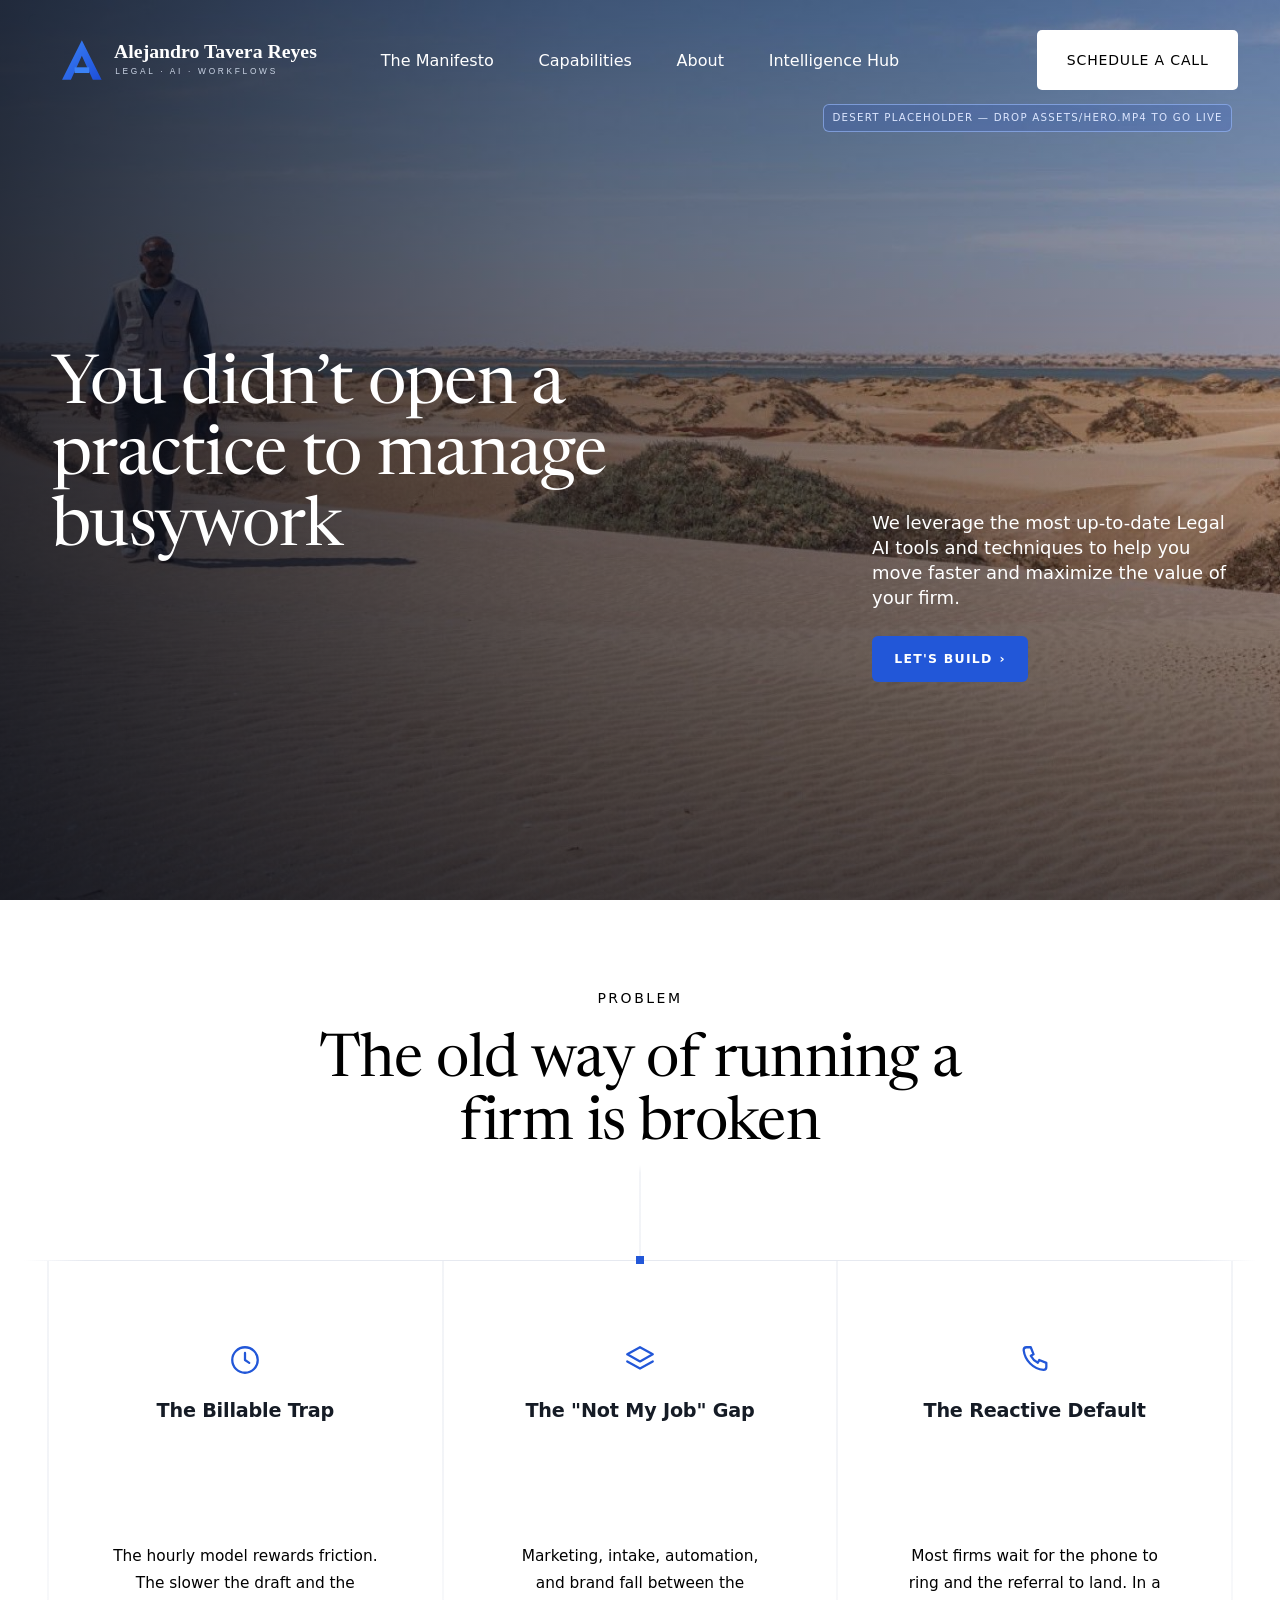
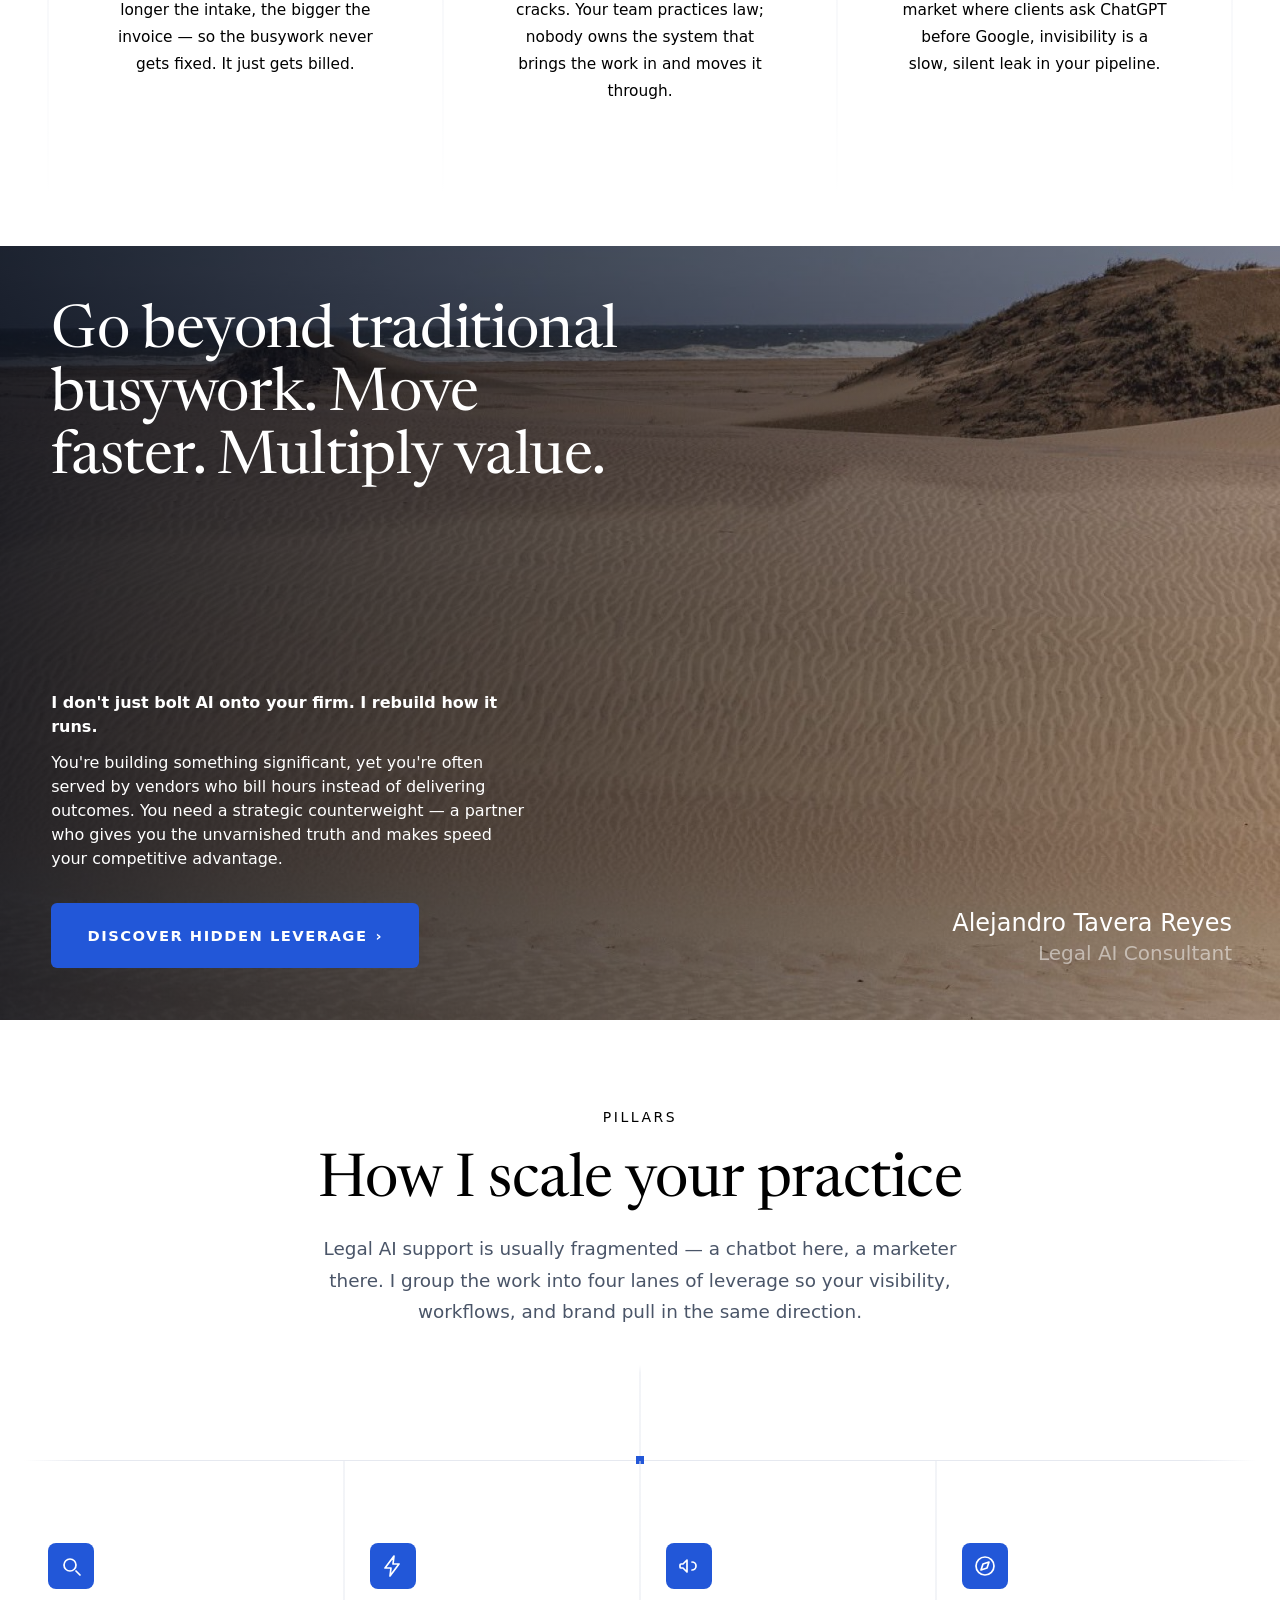
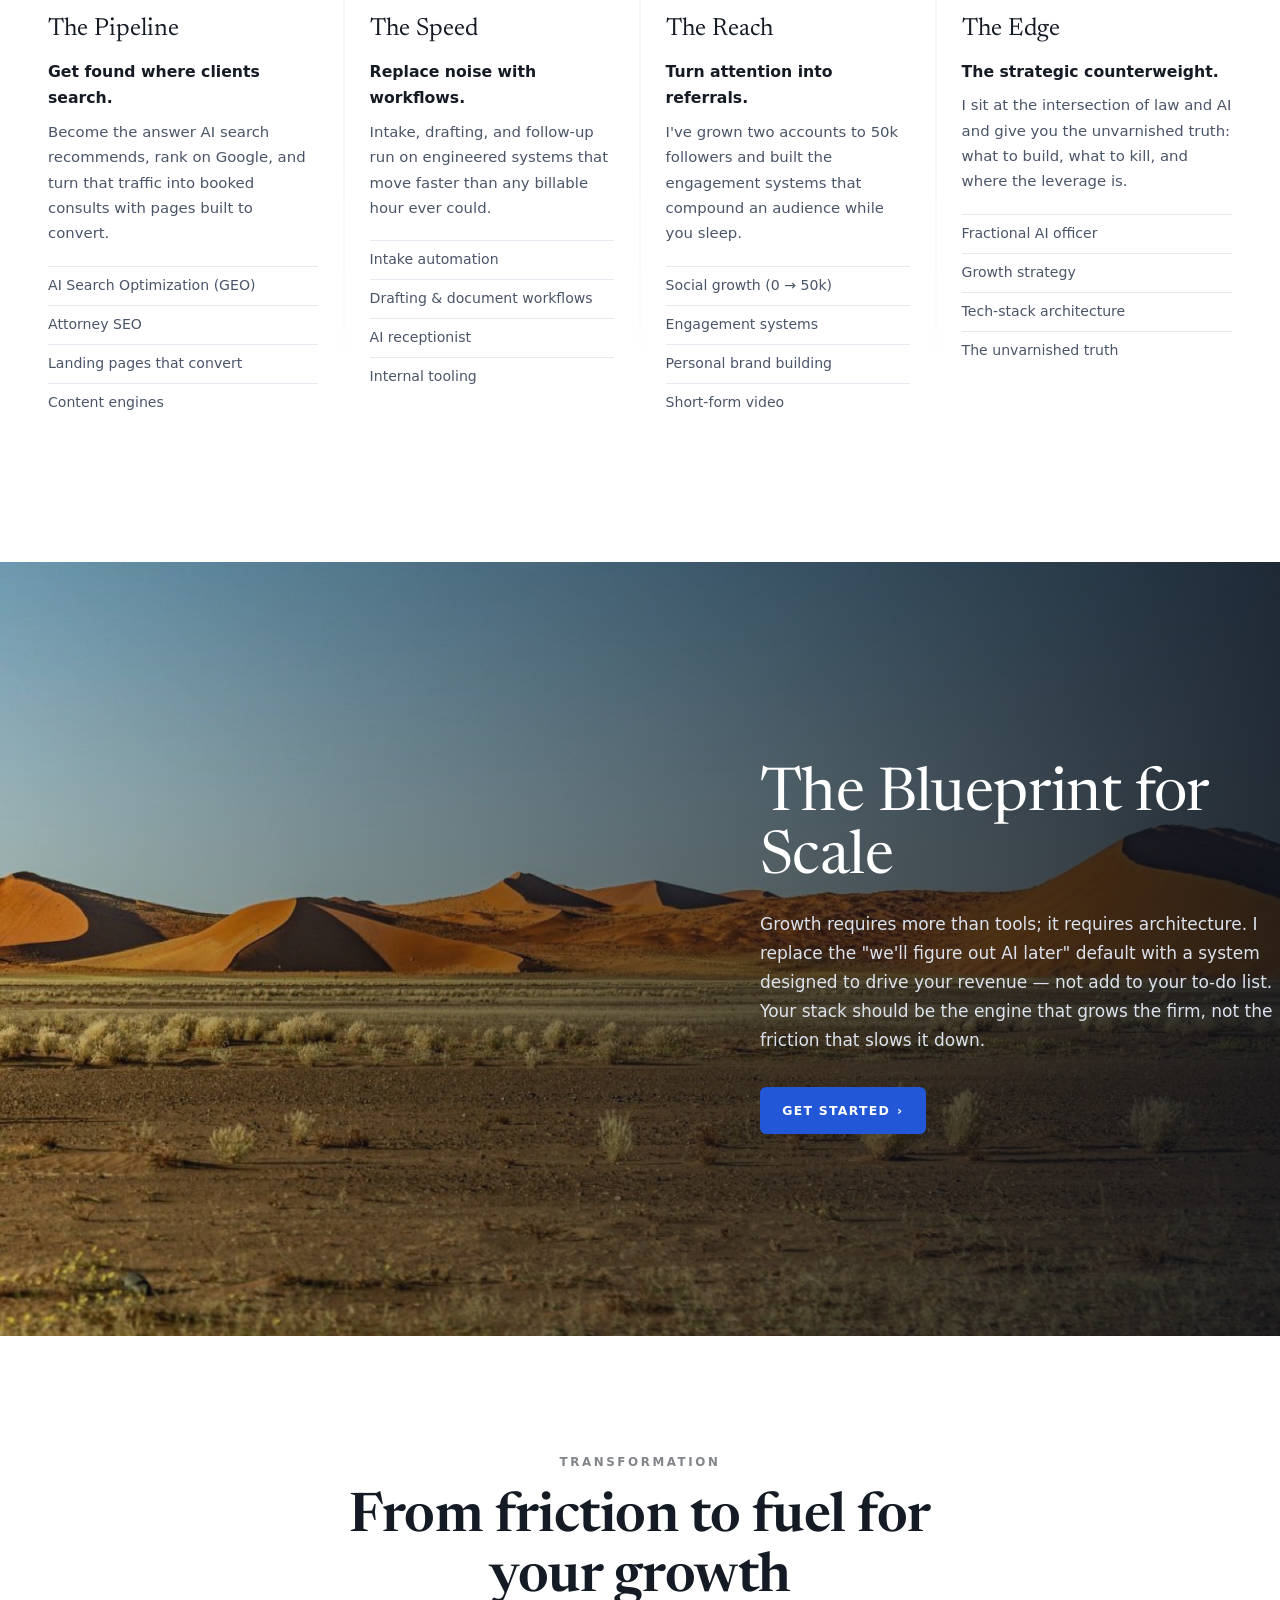
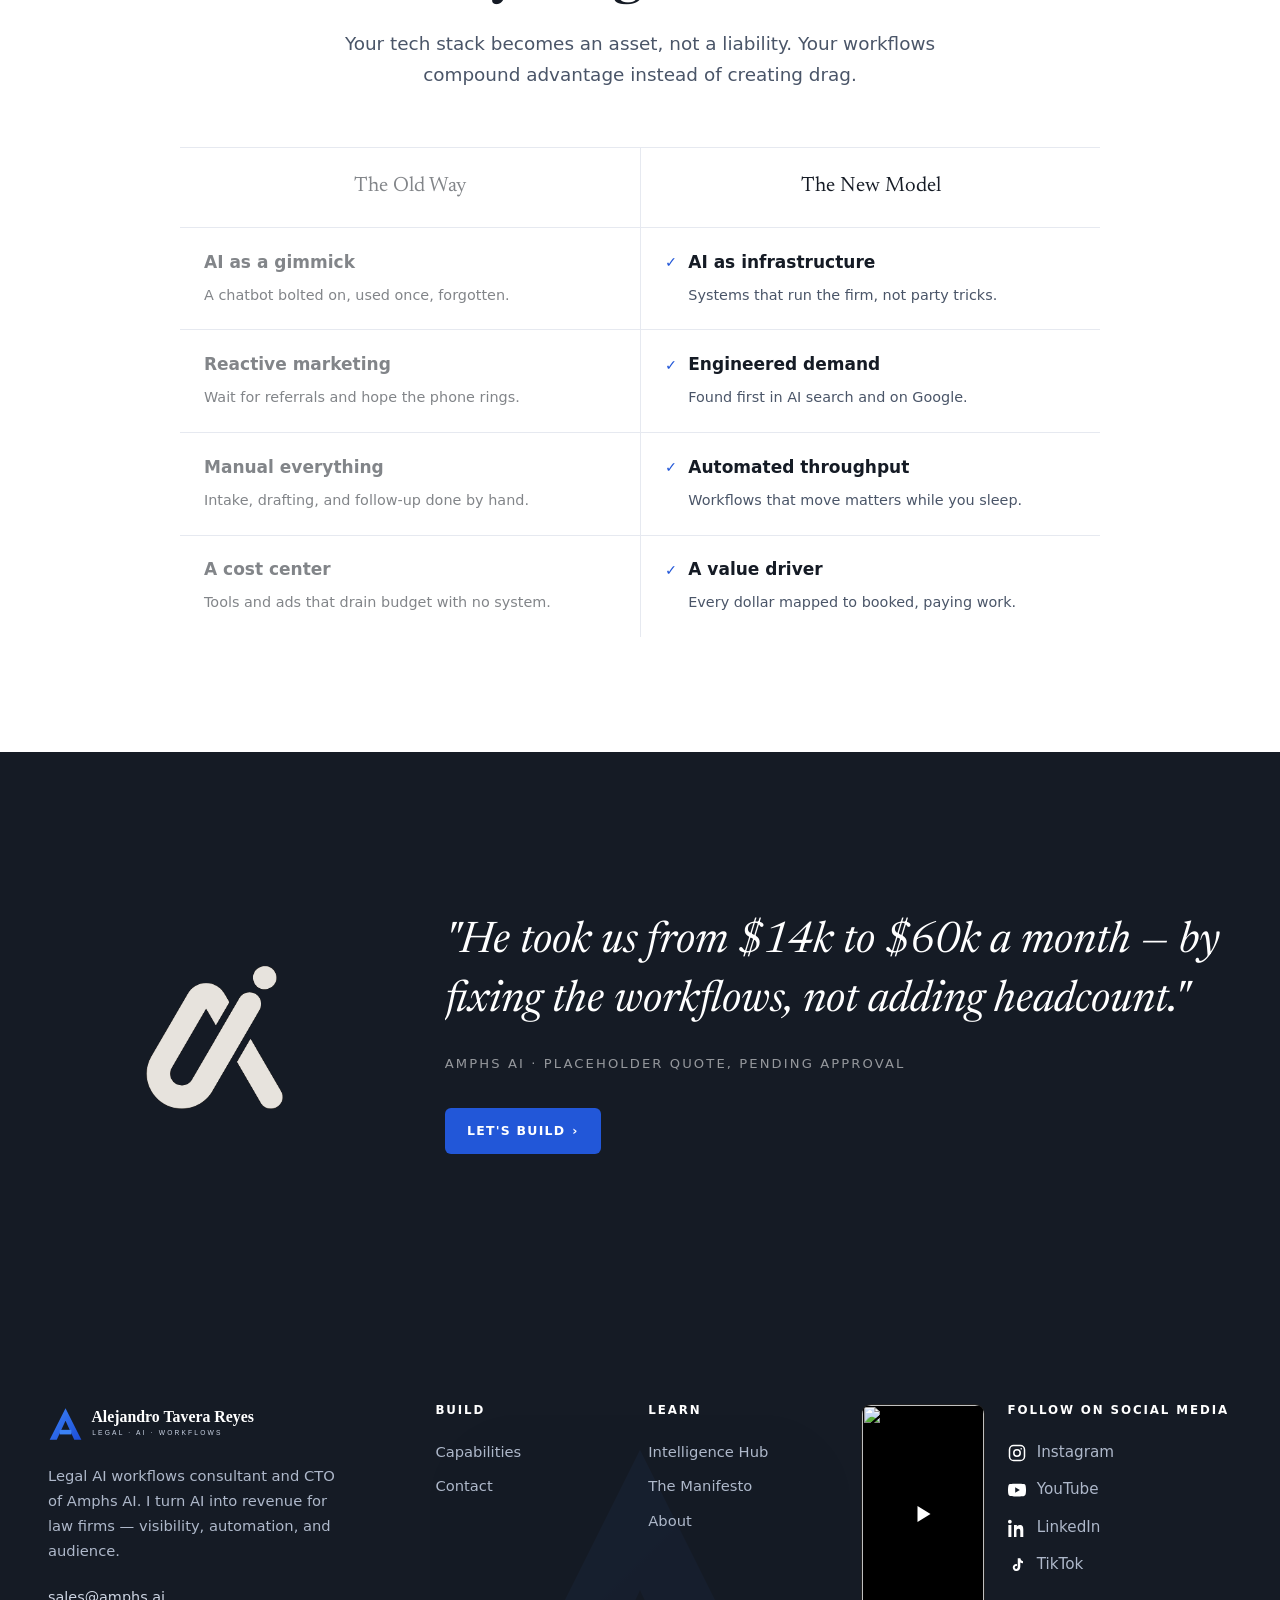
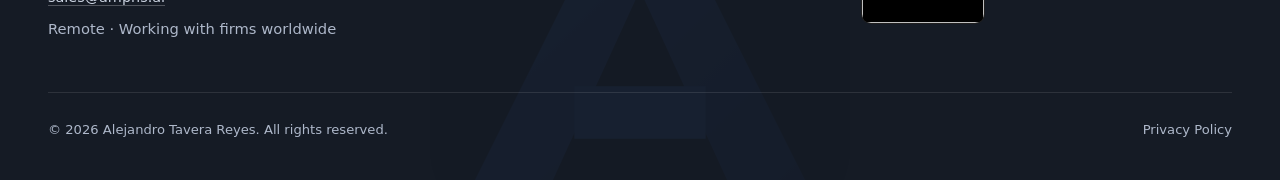
==== commit 66e87ef0: "Refine to match venerable: footer video facade, full-width footer/testimonial, problem+pillars conne" ====
--- a/index.html
+++ b/index.html
@@ -5,10 +5,18 @@
 <meta name="viewport" content="width=device-width, initial-scale=1.0">
 <title>Alejandro Tavera Reyes — Legal AI Workflows</title>
 <meta name="description" content="Legal AI workflows consultant. I turn AI into revenue for law firms — visibility, automation, and audience. CTO of Amphs AI.">
+<meta property="og:type" content="website">
+<meta property="og:title" content="Alejandro Tavera Reyes — Legal AI Workflows">
+<meta property="og:description" content="Legal AI workflows consultant. I turn AI into revenue for law firms — visibility, automation, and audience. CTO of Amphs AI.">
+<meta property="og:image" content="https://alejandrotaverareyes.github.io/alejandro-website/assets/desert-1.jpg">
+<meta property="og:url" content="https://alejandrotaverareyes.github.io/alejandro-website/">
+<meta name="twitter:card" content="summary_large_image">
+<meta name="twitter:image" content="https://alejandrotaverareyes.github.io/alejandro-website/assets/desert-1.jpg">
 <link rel="icon" href="assets/mark.svg" type="image/svg+xml">
-<link rel="stylesheet" href="css/styles.css">
+<link rel="stylesheet" href="css/styles.css?v=10">
+<noscript><style>.hero .rt-line-i.down{transform:translateY(0)}.feature h2 .rise{transform:none}.feature .feature-foot{opacity:1;transform:none}.compare::before,.compare .r::before{transform:none}.testi blockquote .rise{transform:none}.testi cite,.testi .btn-row{opacity:1;transform:none}</style></noscript>
 </head>
-<body>
+<body class="home">
 
 <header class="site-header">
   <nav class="nav container">
@@ -26,9 +34,8 @@
   </nav>
 </header>
 
-<main>
-  <!-- HERO -->
-  <section class="hero">
+<!-- HERO (fixed; the page scrolls up over it) -->
+<section class="hero">
     <span class="video-flag">Desert placeholder — drop assets/hero.mp4 to go live</span>
     <div class="hero-media">
       <video poster="assets/desert-1.jpg" autoplay muted loop playsinline aria-hidden="true">
@@ -36,19 +43,38 @@
       </video>
     </div>
     <div class="container">
-      <h1>You didn't open a practice to manage <em>busywork</em></h1>
-      <p class="hero-sub">You opened it to win. I build the AI systems that let you.</p>
-    </div>
-  </section>
+      <div class="hero-grid">
+        <h1 class="rotator" aria-live="polite">
+          <span class="rt-line"><span class="rt-line-i down">You didn't open a</span></span>
+          <span class="rt-line"><span class="rt-line-i down">practice to manage</span></span>
+          <span class="rt-line"><span class="rt-line-i down">busywork</span></span>
+        </h1>
+        <div class="hero-aside">
+          <p>We leverage the most up-to-date Legal AI tools and techniques to help you move faster and maximize the value of your firm.</p>
+          <div class="btn-row"><a class="btn btn-primary" href="https://cal.com/alejandrotr">Let's build <span class="arw">›</span></a></div>
+        </div>
+      </div>
+    </div>
+  </section>
+
+  <div class="over">
+  <main>
 
   <!-- PROBLEM -->
-  <section>
+  <section class="problem">
     <div class="container">
       <div class="section-head">
-        <p class="eyebrow">The problem</p>
+        <p class="eyebrow">Problem</p>
         <h2>The old way of running a firm is broken</h2>
       </div>
-      <div class="divider-dot"></div>
+      <div class="tree">
+        <span class="c-stem" aria-hidden="true"></span>
+        <span class="c-horiz" aria-hidden="true"></span>
+        <span class="c-node" aria-hidden="true"></span>
+        <span class="c-drop c-d1" aria-hidden="true"></span>
+        <span class="c-drop c-d2" aria-hidden="true"></span>
+        <span class="c-drop c-d3" aria-hidden="true"></span>
+        <span class="c-drop c-d4" aria-hidden="true"></span>
       <div class="cols-3">
         <div class="col">
           <div class="ic"><svg viewBox="0 0 24 24" fill="none" stroke="currentColor" stroke-width="1.6" stroke-linecap="round" stroke-linejoin="round"><circle cx="12" cy="12" r="9"/><path d="M12 7v5l3 2"/></svg></div>
@@ -66,6 +92,7 @@
           <p>Most firms wait for the phone to ring and the referral to land. In a market where clients ask ChatGPT before Google, invisibility is a slow, silent leak in your pipeline.</p>
         </div>
       </div>
+      </div><!-- /.tree -->
     </div>
   </section>
 
@@ -73,44 +100,31 @@
   <section class="feature">
     <div class="feature-media"><img src="assets/desert-2.jpg" alt="" aria-hidden="true" loading="lazy"></div>
     <div class="container feature-inner">
-      <h2>Go beyond busywork. Move faster. Multiply value.</h2>
+      <h2><span class="rise">Go beyond traditional busywork. Move faster. Multiply value.</span></h2>
       <div class="feature-foot">
         <p class="fl">I don't just bolt AI onto your firm. I rebuild how it runs.</p>
         <p>You're building something significant, yet you're often served by vendors who bill hours instead of delivering outcomes. You need a strategic counterweight — a partner who gives you the unvarnished truth and makes speed your competitive advantage.</p>
-        <div class="btn-row"><a class="btn btn-light" href="capabilities/">Discover hidden leverage <span class="arw">›</span></a></div>
+        <div class="btn-row"><a class="btn btn-primary" href="capabilities/">Discover hidden leverage <span class="arw">›</span></a></div>
       </div>
     </div>
     <div class="credit"><b>Alejandro Tavera Reyes</b><span>Legal AI Consultant</span></div>
   </section>
 
-  <!-- FEATURED VIDEO (your latest Short) -->
-  <section class="vid">
-    <div class="container">
-      <div class="wrap">
-        <div>
-          <p class="eyebrow">Featured</p>
-          <h2>Legal AI, explained without the hype</h2>
-          <p>I break down where legal AI is actually heading — the tools, the players, and what it means for your firm — on my channel. Here's the latest.</p>
-          <div class="btn-row"><a class="btn btn-outline" href="https://www.youtube.com/@alejandrotaverareyes" target="_blank" rel="noopener">Watch on YouTube <span class="arw">›</span></a></div>
-        </div>
-        <div>
-          <div class="short-frame">
-            <iframe src="https://www.youtube-nocookie.com/embed/fDhfNirwVl4" title="3 Major AI legal players, more opportunities?" loading="lazy" allow="accelerometer; autoplay; clipboard-write; encrypted-media; gyroscope; picture-in-picture; web-share" allowfullscreen></iframe>
-          </div>
-          <p class="short-note">“3 Major AI legal players, more opportunities?” · @alejandrotaverareyes</p>
-        </div>
-      </div>
-    </div>
-  </section>
-
   <!-- PILLARS -->
-  <section>
+  <section class="pillars-sec">
     <div class="container">
       <div class="section-head">
         <p class="eyebrow">Pillars</p>
         <h2>How I scale your practice</h2>
         <p class="lead">Legal AI support is usually fragmented — a chatbot here, a marketer there. I group the work into four lanes of leverage so your visibility, workflows, and brand pull in the same direction.</p>
       </div>
+      <div class="tree pillars-tree">
+        <span class="c-stem" aria-hidden="true"></span>
+        <span class="c-horiz" aria-hidden="true"></span>
+        <span class="c-node" aria-hidden="true"></span>
+        <span class="c-drop pd1" aria-hidden="true"></span>
+        <span class="c-drop pd2" aria-hidden="true"></span>
+        <span class="c-drop pd3" aria-hidden="true"></span>
       <div class="pillars">
         <div class="pillar">
           <div class="sq"><svg viewBox="0 0 24 24" fill="none" stroke="currentColor" stroke-width="1.7" stroke-linecap="round"><circle cx="11" cy="11" r="6"/><path d="M21 21l-4-4"/></svg></div>
@@ -141,6 +155,7 @@
           <ul><li>Fractional AI officer</li><li>Growth strategy</li><li>Tech-stack architecture</li><li>The unvarnished truth</li></ul>
         </div>
       </div>
+      </div><!-- /.pillars-tree -->
     </div>
   </section>
 
@@ -151,7 +166,7 @@
       <div class="inner">
         <h2>The Blueprint for Scale</h2>
         <p>Growth requires more than tools; it requires architecture. I replace the "we'll figure out AI later" default with a system designed to drive your revenue — not add to your to-do list. Your stack should be the engine that grows the firm, not the friction that slows it down.</p>
-        <div class="btn-row"><a class="btn btn-light" href="https://cal.com/alejandrotr">Get started <span class="arw">›</span></a></div>
+        <div class="btn-row"><a class="btn btn-primary" href="https://cal.com/alejandrotr">Get started <span class="arw">›</span></a></div>
       </div>
     </div>
   </section>
@@ -187,9 +202,12 @@
   <section class="testi">
     <div class="container">
       <div class="wrap">
-        <blockquote>"He took us from $14k to $60k a month — by fixing the workflows, not adding headcount."</blockquote>
-        <cite>Amphs AI · placeholder quote, pending approval</cite>
-        <div class="btn-row"><a class="btn btn-primary" href="https://cal.com/alejandrotr">Let's build <span class="arw">›</span></a></div>
+        <img class="testi-logo" src="assets/amphs-logo.png" alt="Amphs AI" loading="lazy">
+        <div class="testi-body">
+          <blockquote><span class="rise">"He took us from $14k to $60k a month — by fixing the workflows, not adding headcount."</span></blockquote>
+          <cite>Amphs AI · placeholder quote, pending approval</cite>
+          <div class="btn-row"><a class="btn btn-primary" href="https://cal.com/alejandrotr">Let's build <span class="arw">›</span></a></div>
+        </div>
       </div>
     </div>
   </section>
@@ -209,20 +227,24 @@
       </div>
       <div class="foot-col"><h4>Build</h4><a href="capabilities/">Capabilities</a><a href="contact/">Contact</a></div>
       <div class="foot-col"><h4>Learn</h4><a href="intelligence-hub/">Intelligence Hub</a><a href="manifesto/">The Manifesto</a><a href="about/">About</a></div>
-      <div class="foot-col">
-        <h4>Follow</h4>
-        <div class="foot-social">
-          <a href="https://www.linkedin.com/in/alejandro-tavera-reyes-49116b320/" target="_blank" rel="noopener" aria-label="LinkedIn"><svg viewBox="0 0 24 24" fill="currentColor"><path d="M4.98 3.5C4.98 4.88 3.87 6 2.5 6S0 4.88 0 3.5 1.12 1 2.5 1 4.98 2.12 4.98 3.5zM.5 8h4V24h-4V8zM8 8h3.8v2.2h.05c.53-1 1.83-2.2 3.77-2.2 4.03 0 4.78 2.65 4.78 6.1V24h-4v-7.1c0-1.7-.03-3.9-2.38-3.9-2.38 0-2.75 1.86-2.75 3.78V24H8V8z"/></svg></a>
-          <a href="https://www.youtube.com/@alejandrotaverareyes" target="_blank" rel="noopener" aria-label="YouTube"><svg viewBox="0 0 24 24" fill="currentColor"><path d="M23.5 6.2a3 3 0 0 0-2.1-2.1C19.5 3.5 12 3.5 12 3.5s-7.5 0-9.4.6A3 3 0 0 0 .5 6.2 31 31 0 0 0 0 12a31 31 0 0 0 .5 5.8 3 3 0 0 0 2.1 2.1c1.9.6 9.4.6 9.4.6s7.5 0 9.4-.6a3 3 0 0 0 2.1-2.1A31 31 0 0 0 24 12a31 31 0 0 0-.5-5.8zM9.6 15.6V8.4l6.2 3.6-6.2 3.6z"/></svg></a>
-          <a href="#" rel="noopener" aria-label="Instagram"><svg viewBox="0 0 24 24" fill="none" stroke="currentColor" stroke-width="2"><rect x="2" y="2" width="20" height="20" rx="5.5"/><circle cx="12" cy="12" r="4.3"/><circle cx="17.6" cy="6.4" r="1.1" fill="currentColor" stroke="none"/></svg></a>
-          <a href="#" rel="noopener" aria-label="TikTok"><svg viewBox="0 0 24 24" fill="currentColor"><path d="M16.5 3c.3 2.1 1.5 3.6 3.5 3.9v2.6c-1.3.1-2.5-.3-3.6-1v6.1c0 3.4-2.7 5.9-5.9 5.4-2.6-.4-4.3-2.6-4.1-5.2.2-2.4 2.3-4.3 4.7-4.2.3 0 .5 0 .8.1v2.7c-.3-.1-.6-.2-.9-.2-1.2 0-2.1 1-2 2.2.1 1.1 1 1.9 2.1 1.8 1.1-.1 1.9-1 1.9-2.1V3h3z"/></svg></a>
+      <div class="foot-col foot-follow">
+        <div class="foot-short">
+          <button class="yt-lite" type="button" data-yt="fDhfNirwVl4" aria-label="Play: 3 Major AI legal players"><img src="https://i.ytimg.com/vi/fDhfNirwVl4/hqdefault.jpg" alt="" loading="lazy" decoding="async"><span class="yt-play" aria-hidden="true"></span></button>
+        </div>
+        <div class="foot-social-col">
+          <h4>Follow on social media</h4>
+          <a href="#" rel="noopener" aria-label="Instagram"><svg viewBox="0 0 24 24" fill="none" stroke="currentColor" stroke-width="2"><rect x="2" y="2" width="20" height="20" rx="5.5"/><circle cx="12" cy="12" r="4.3"/><circle cx="17.6" cy="6.4" r="1.1" fill="currentColor" stroke="none"/></svg><span>Instagram</span></a>
+          <a href="https://www.youtube.com/@alejandrotaverareyes" target="_blank" rel="noopener" aria-label="YouTube"><svg viewBox="0 0 24 24" fill="currentColor"><path d="M23.5 6.2a3 3 0 0 0-2.1-2.1C19.5 3.5 12 3.5 12 3.5s-7.5 0-9.4.6A3 3 0 0 0 .5 6.2 31 31 0 0 0 0 12a31 31 0 0 0 .5 5.8 3 3 0 0 0 2.1 2.1c1.9.6 9.4.6 9.4.6s7.5 0 9.4-.6a3 3 0 0 0 2.1-2.1A31 31 0 0 0 24 12a31 31 0 0 0-.5-5.8zM9.6 15.6V8.4l6.2 3.6-6.2 3.6z"/></svg><span>YouTube</span></a>
+          <a href="https://www.linkedin.com/in/alejandro-tavera-reyes-49116b320/" target="_blank" rel="noopener" aria-label="LinkedIn"><svg viewBox="0 0 24 24" fill="currentColor"><path d="M4.98 3.5C4.98 4.88 3.87 6 2.5 6S0 4.88 0 3.5 1.12 1 2.5 1 4.98 2.12 4.98 3.5zM.5 8h4V24h-4V8zM8 8h3.8v2.2h.05c.53-1 1.83-2.2 3.77-2.2 4.03 0 4.78 2.65 4.78 6.1V24h-4v-7.1c0-1.7-.03-3.9-2.38-3.9-2.38 0-2.75 1.86-2.75 3.78V24H8V8z"/></svg><span>LinkedIn</span></a>
+          <a href="#" rel="noopener" aria-label="TikTok"><svg viewBox="0 0 24 24" fill="currentColor"><path d="M16.5 3c.3 2.1 1.5 3.6 3.5 3.9v2.6c-1.3.1-2.5-.3-3.6-1v6.1c0 3.4-2.7 5.9-5.9 5.4-2.6-.4-4.3-2.6-4.1-5.2.2-2.4 2.3-4.3 4.7-4.2.3 0 .5 0 .8.1v2.7c-.3-.1-.6-.2-.9-.2-1.2 0-2.1 1-2 2.2.1 1.1 1 1.9 2.1 1.8 1.1-.1 1.9-1 1.9-2.1V3h3z"/></svg><span>TikTok</span></a>
         </div>
       </div>
     </div>
     <div class="foot-bottom"><span>© 2026 Alejandro Tavera Reyes. All rights reserved.</span><a href="privacy-policy/">Privacy Policy</a></div>
   </div>
 </footer>
-
-<script src="js/main.js"></script>
+</div><!-- /.over -->
+
+<script src="js/main.js?v=10"></script>
 </body>
 </html>
--- a/css/styles.css
+++ b/css/styles.css
@@ -1,26 +1,28 @@
 /* Alejandro Tavera Reyes — light site, blue type/accents (template: venerable.law) */
-@import url('https://fonts.googleapis.com/css2?family=Inter:wght@400;500;600;700&family=Playfair+Display:ital,wght@0,500;0,600;0,700;1,500;1,600&display=swap');
+@import url('https://api.fontshare.com/v2/css?f[]=general-sans@400,500,600&display=swap');
+@import url('https://fonts.googleapis.com/css2?family=Newsreader:ital,opsz,wght@0,6..72,400;0,6..72,500;0,6..72,600;1,6..72,500;1,6..72,600&display=swap');
 
 :root{
   --bg:#ffffff; --bg-alt:#f5f7fb;
-  --ink:#0f1b3d;            /* strong dark navy text */
+  --ink:#151b25;            /* near-black ink (= page dark color) */
   --body:#4a5568;           /* gray body copy */
-  --muted:#9aa3b2;          /* faded gray (old/secondary) */
-  --heading:#1c40b0;        /* BLUE serif headings */
-  --accent:#2257d8;         /* blue accent: buttons, icons, dividers, checks */
+  --muted:#828589;          /* faded grey */
+  --heading:#151b25;        /* headings are BLACK; blue is for ICONS only */
+  --accent:#2257d8;         /* blue — ICONS ONLY */
   --accent-hover:#1a45b3;
   --line:#e6e9f0;
-  --dark:#0c1322;           /* dark bands / testimonial / footer */
-  --dark-2:#080d18;
+  --dark:#151b25;           /* the page dark color (bands / testimonial / footer / overscroll) */
+  --dark-2:#10151d;
   --on-dark:#ffffff; --on-dark-muted:#aeb8ca;
-  --serif:'Playfair Display',Georgia,serif;
-  --sans:'Inter',system-ui,-apple-system,Segoe UI,Roboto,sans-serif;
-  --container:1180px;
+  --serif:'Newsreader',Georgia,serif;
+  --sans:'General Sans','Inter',system-ui,-apple-system,Segoe UI,Roboto,sans-serif;
+  --container:1380px;  /* wide content band — fills the page */
 }
 
 *{box-sizing:border-box;margin:0;padding:0}
 html{scroll-behavior:smooth}
-body{background:var(--bg);color:var(--body);font-family:var(--sans);font-size:1.0625rem;line-height:1.7;-webkit-font-smoothing:antialiased;overflow-x:hidden}
+html{background:#151b25;overscroll-behavior:none}  /* no rubber-band; dark bg behind any overscroll */
+body{background:var(--bg);color:var(--body);font-family:var(--sans);font-size:1.0625rem;line-height:1.7;-webkit-font-smoothing:antialiased;overflow-x:hidden;overscroll-behavior-y:none}
 img,svg,video,iframe{max-width:100%;display:block}
 a{color:inherit;text-decoration:none}
 ul{list-style:none}
@@ -31,9 +33,9 @@
 h2{font-size:clamp(2rem,4.4vw,3.4rem)}
 h3{font-size:1.5rem}
 p{color:var(--body)}
-.eyebrow{font-size:.74rem;text-transform:uppercase;letter-spacing:.22em;color:var(--accent);font-weight:600;margin-bottom:1.1rem}
+.eyebrow{font-size:.74rem;text-transform:uppercase;letter-spacing:.22em;color:var(--muted);font-weight:600;margin-bottom:1.1rem}
 .lead{font-size:1.15rem;color:var(--body)}
-.accent{color:var(--accent)}
+.accent{color:inherit;text-decoration:underline;text-underline-offset:2px}
 .center{text-align:center}
 .section-head{max-width:62ch;margin:0 auto;text-align:center}
 .section-head .lead{margin-top:1.2rem;color:var(--body)}
@@ -44,51 +46,114 @@
 .btn:hover .arw{transform:translateX(4px)}
 .btn-primary{background:var(--accent);color:#fff}
 .btn-primary:hover{background:var(--accent-hover)}
-.btn-outline{background:transparent;color:var(--accent);border-color:var(--accent)}
-.btn-outline:hover{background:var(--accent);color:#fff}
+.btn-outline{background:transparent;color:var(--ink);border-color:var(--ink)}
+.btn-outline:hover{background:var(--ink);color:#fff}
 .btn-light{background:#fff;color:var(--ink)}
 .btn-light:hover{background:#eef2fb}
 .btn-row{display:flex;gap:1rem;flex-wrap:wrap;margin-top:2rem}
 .btn-row.center{justify-content:center}
 
 /* ---------- Header ---------- */
-.site-header{position:fixed;top:0;left:0;right:0;z-index:100;transition:background .35s ease,box-shadow .35s ease,backdrop-filter .35s ease}
-.nav{position:relative;display:flex;align-items:center;justify-content:space-between;height:92px;transition:height .35s ease}
-.nav .logo{height:38px;width:auto}
-.logo-dark{display:none}                       /* logo stays light in both states */
+/* fixed wrapper provides the inset; the bar is .nav (bigger + wider) */
+.site-header{position:fixed;top:0;left:0;right:0;z-index:100;padding:14px clamp(14px,2.4vw,28px)}
+/* transparent at the very top; glass tint (#151b25 + blur) dissolves IN only on scroll — no border */
+.site-header .nav{position:relative;max-width:1560px;margin:0 auto;width:100%;display:flex;align-items:center;justify-content:space-between;height:92px;padding:0 14px 0 32px;border-radius:8px;
+  background:transparent;border:0;
+  -webkit-backdrop-filter:blur(0);backdrop-filter:blur(0);
+  transition:height .35s ease,background .35s ease,backdrop-filter .35s ease,box-shadow .35s ease}
+.site-header.scrolled .nav{height:70px;background:rgba(21,27,37,.6);
+  -webkit-backdrop-filter:blur(16px) saturate(120%);backdrop-filter:blur(16px) saturate(120%);
+  box-shadow:0 16px 44px -20px rgba(0,0,0,.55)}
+.nav .logo{height:50px;width:auto}            /* logo constant */
+.logo-dark{display:none}
 .brand{position:relative;z-index:2;flex:0 0 auto}
-/* links centered across the bar */
-.nav-links{position:absolute;left:50%;top:50%;transform:translate(-50%,-50%);display:flex;gap:2.4rem;align-items:center}
-.nav-links a.nl{position:relative;font-size:.98rem;color:#fff;font-weight:500;padding:.4em .1em;transition:color .2s}
-.nav-links a.nl::after{content:"";position:absolute;left:0;right:0;bottom:0;height:1.5px;background:#fff;transform:scaleX(0);transform-origin:center;opacity:.6;transition:transform .3s ease,opacity .2s}
-.nav-links a.nl:hover::after{transform:scaleX(1)}            /* hover: underline grows from center, grayish */
-.nav-links a.nl.active::after{transform:scaleX(1);opacity:1} /* active: solid underline */
-/* Schedule a call = solid white button, dark text (both states) */
-.nav-cta{position:relative;z-index:2;flex:0 0 auto;display:inline-flex;align-items:center;background:#fff;color:var(--ink);font-family:var(--sans);font-weight:600;font-size:.74rem;text-transform:uppercase;letter-spacing:.1em;padding:.9em 1.5em;border-radius:5px;transition:background .2s,transform .2s}
+/* links centered across the bar — General Sans 400, 16/26; white default, grey on hover */
+.nav-links{position:absolute;left:50%;top:50%;transform:translate(-50%,-50%);display:flex;gap:2.6rem;align-items:center}
+.nav-links a.nl{position:relative;font-family:var(--sans);font-weight:400;font-size:16px;line-height:26px;color:#fff;padding:.25em .1em;transition:color .2s}
+.nav-links a.nl:hover{color:#828589}
+.nav-links a.nl.active{color:#fff}
+.nav-links a.nl::after{content:"";position:absolute;left:0;right:0;bottom:-1px;height:1.5px;background:#fff;transform:scaleX(0);transform-origin:center;opacity:.55;transition:transform .3s ease,opacity .2s}
+.nav-links a.nl:hover::after{transform:scaleX(1)}
+.nav-links a.nl.active::after{transform:scaleX(1);opacity:1}
+/* Schedule a call = solid white button — General Sans 500, 14/24, black text */
+/* big at top (nearly fills the bar height, thin margin, less-rounded), shrinks on scroll */
+.nav-cta{position:relative;z-index:2;flex:0 0 auto;display:inline-flex;align-items:center;background:#fff;color:#000;font-family:var(--sans);font-weight:500;font-size:14px;line-height:24px;text-transform:uppercase;letter-spacing:.06em;padding:1.3em 2.1em;border-radius:5px;transition:background .2s,padding .35s ease,font-size .35s ease}
 .nav-cta:hover{background:#e9eefb}
-/* scrolled = translucent dark grey bar fades in; nav shrinks slightly */
-.site-header.scrolled{background:rgba(11,17,30,.82);backdrop-filter:blur(12px);box-shadow:0 1px 0 rgba(255,255,255,.07)}
-.site-header.scrolled .nav{height:74px}
+.site-header.scrolled .nav-cta{padding:.75em 1.55em;font-size:13px}
 .nav-toggle{position:relative;z-index:2;display:none;background:none;border:0;cursor:pointer;width:34px;height:30px;flex-direction:column;justify-content:center;gap:6px}
 .nav-toggle span{display:block;height:2px;width:26px;background:#fff;transition:.3s}
 
 /* ---------- Hero (full-bleed media, white text) ---------- */
 .hero{position:relative;min-height:90vh;display:flex;align-items:flex-end;overflow:hidden}
 .hero.page{min-height:62vh}
+/* HOME + inner pages: hero is pinned full-screen; the page scrolls up over it */
+.home .hero,.sub .hero{position:fixed;top:0;left:0;width:100%;height:100vh;min-height:0;z-index:0}
+/* padding (not margin) so the 100vh hero spacer counts toward scroll height; content-box clip keeps that area transparent so the fixed hero shows through */
+.home .over,.sub .over{position:relative;z-index:1;padding-top:100vh;background:var(--bg);background-clip:content-box}
+/* inner pages: hero clearly shorter than the home page */
+.sub .hero{height:70vh}
+.sub .over{padding-top:70vh}
+/* The Manifesto: solid dark page (never shows the image or white behind it); the HERO IMAGE fades down into that dark */
+.manifesto{background:var(--dark)}
+.manifesto .over{background:var(--dark);background-clip:content-box}
+.manifesto .hero-media::after{background:linear-gradient(0deg,var(--dark) 0%,rgba(21,27,37,.6) 16%,rgba(21,27,37,0) 52%)}
+/* dark-page recolours for the rebuilt manifesto sections (philosophy / 4 lanes / precision) */
+.manifesto .section-head h2{color:#fff}
+.manifesto .lead{color:#cdd5e3}
+.manifesto .pillar .ptitle,.manifesto .pillar .pone{color:#fff}
+.manifesto .pillar p{color:var(--on-dark-muted)}
+.manifesto .pillar ul li{color:#cdd5e3;border-top-color:rgba(255,255,255,.12)}
+/* nudge the inner-page hero headline down a little */
+.sub .hero .container{padding-bottom:clamp(30px,4vw,52px)}
 .hero-media{position:absolute;inset:0;z-index:0}
 .hero-media img,.hero-media video{width:100%;height:100%;object-fit:cover}
 .hero-media::after{content:"";position:absolute;inset:0;background:linear-gradient(90deg,rgba(8,13,24,.82) 0%,rgba(8,13,24,.5) 45%,rgba(8,13,24,.25) 100%),linear-gradient(0deg,rgba(8,13,24,.55),transparent 55%)}
-.hero .container{position:relative;z-index:2;padding-bottom:clamp(54px,8vw,104px);padding-top:140px;width:100%}
-.hero h1{color:#fff;font-size:clamp(2.6rem,6.6vw,5.4rem);max-width:16ch;line-height:1.03}
-.hero h1 em{font-style:italic;color:#9dbcff;font-weight:600}
-.hero .eyebrow{color:#9dbcff}
+.hero .container{position:relative;z-index:2;max-width:1660px;padding-bottom:clamp(54px,8vw,104px);padding-top:140px;width:100%}
+.hero h1{color:#fff;font-size:68px;line-height:71px;font-weight:400}     /* Newsreader 400, 68/71 */
+.hero h1 em{font-style:italic;color:#fff;font-weight:400}
+.hero .eyebrow{color:rgba(255,255,255,.8)}
 .hero-sub{color:#e7ecf6;font-size:clamp(1.1rem,1.8vw,1.4rem);margin-top:1.1rem;max-width:48ch}
 .hero .btn-row{margin-top:1.8rem}
-.video-flag{position:absolute;top:94px;right:clamp(20px,5vw,48px);z-index:3;background:rgba(34,87,216,.18);border:1px solid rgba(157,188,255,.6);color:#dce6ff;font-size:.64rem;text-transform:uppercase;letter-spacing:.12em;padding:.4em .8em;border-radius:6px}
+/* hero layout: headline far-left, paragraph + button far-right (pushed to the sides) */
+.hero-grid{display:flex;justify-content:space-between;align-items:flex-end;gap:3rem}
+.hero-grid .rotator{flex:0 1 700px;max-width:700px;margin-bottom:13vh}   /* left headline raised toward center */
+.hero-aside{flex:0 1 360px;max-width:360px;margin-bottom:0}              /* right text dropped to the bottom */
+.hero-aside p{font-family:var(--sans);font-weight:400;font-size:18px;line-height:25px;color:#fff}  /* General Sans 400, 18/25 */
+.hero-aside .btn-row{margin-top:1.6rem}
+/* headline motion: each LINE rises from its own ground (per-line mask), staggered + slow */
+.rotator{display:flex;flex-direction:column;align-items:flex-start}
+.rt-line{display:block;overflow:hidden;padding:0 .06em}
+.rt-line-i{display:block;transform:translateY(0);transition:transform 1.1s cubic-bezier(.22,1,.36,1)}
+.rt-line-i.down{transform:translateY(115%)}
+/* stagger is applied inline by JS: staggered on the rise, 0 on the exit (smooth leave) */
+.video-flag{position:absolute;top:104px;right:clamp(20px,5vw,48px);z-index:3;background:rgba(34,87,216,.18);border:1px solid rgba(157,188,255,.6);color:#dce6ff;font-size:.64rem;text-transform:uppercase;letter-spacing:.12em;padding:.4em .8em;border-radius:6px}
 
 /* ---------- Problem (white, centered, 3 cols) ---------- */
-.divider-dot{width:1px;height:46px;background:var(--line);margin:2.5rem auto 0;position:relative}
-.divider-dot::after{content:"";position:absolute;bottom:-4px;left:-3.5px;width:8px;height:8px;border-radius:50%;background:var(--accent)}
+/* PROBLEM section — exact fonts, more spacing, 4-line connector with dark square node */
+.problem{padding-top:clamp(48px,7vw,96px);padding-bottom:clamp(80px,11vw,150px)}
+.problem .eyebrow{font-family:var(--sans);font-weight:400;font-size:14px;line-height:16px;color:#000;letter-spacing:.18em;margin-bottom:1.6rem}
+.problem .section-head h2{font-family:var(--serif);font-weight:400;font-size:60px;line-height:63px;color:#000}
+.problem .col .ic{margin:0 auto 1.6rem}
+.problem .col h3{font-family:var(--sans);font-weight:600;font-size:20px;line-height:30px;color:#000;margin-bottom:0}
+.problem .col p{font-family:var(--sans);font-weight:400;font-size:17px;line-height:27px;color:#000;margin-top:clamp(7rem,13vh,11rem)}  /* lots of space subtitle -> body */
+.problem .container{max-width:var(--container)}            /* same width as every other section — no extra-wide band */
+.problem .cols-3{margin-top:0;gap:0}                       /* columns flush; dividers land on the boundaries (matches venerable) */
+.problem .col{padding:0 clamp(1.4rem,5vw,4.5rem)}          /* generous inset — text sits centered with white space each side (matches venerable) */
+/* connector: horizontal bus + stem + black square node (above the columns) */
+/* connector lines + columns share one coordinate system (.tree) */
+.tree{position:relative;margin-top:clamp(.2rem,.6vw,.5rem)}
+.tree>span{position:absolute;display:block}
+/* order: stem FIRST, then horizontal, then the drops */
+.c-stem{left:50%;top:0;width:1px;height:96px;background:linear-gradient(to bottom,transparent,var(--line) 8%);transform:translateX(-50%) scaleY(0);transform-origin:top;transition:transform .6s ease}   /* stem starts right under the title */
+.c-node{left:50%;top:91px;width:8px;height:8px;background:var(--accent);transform:translate(-50%,0) scale(0);transition:transform .35s ease .55s}   /* blue square */
+.c-horiz{left:-2%;right:-2%;top:95px;height:1px;background:linear-gradient(to right,transparent,var(--line) 5%,var(--line) 95%,transparent);transform:scaleX(0);transform-origin:center;transition:transform .75s ease .55s}   /* spans the column band + a touch past each edge */
+.c-drop{top:96px;width:1px;height:540px;background:linear-gradient(to bottom,var(--line),var(--line) 38%,transparent);transform:translateX(-50%) scaleY(0);transform-origin:top;transition:transform 1.6s cubic-bezier(.18,.72,.12,1) 1s}   /* soft taper toward the bottom; slow decelerating finish */
+.c-d1{left:0}.c-d2{left:33.333%}.c-d3{left:66.667%}.c-d4{left:100%}   /* tied to the 3-column grid: outer edges + two gutter centers */
+.tree .cols-3{padding-top:178px}   /* clear gap between the horizontal line and the icons */
+.problem.in .c-stem,.pillars-sec.in .c-stem{transform:translateX(-50%) scaleY(1)}
+.problem.in .c-node,.pillars-sec.in .c-node{transform:translate(-50%,0) scale(1)}
+.problem.in .c-horiz,.pillars-sec.in .c-horiz{transform:scaleX(1)}
+.problem.in .c-drop,.pillars-sec.in .c-drop{transform:translateX(-50%) scaleY(1)}
 .cols-3{display:grid;grid-template-columns:repeat(3,1fr);gap:3rem;margin-top:3.5rem;text-align:center}
 .cols-3 .col .ic{margin:0 auto 1.2rem}
 .cols-3 .col h3{color:var(--ink);font-size:1.2rem;margin-bottom:.7rem}
@@ -103,13 +168,25 @@
 .feature-media::after{content:"";position:absolute;inset:0;background:linear-gradient(90deg,rgba(8,13,24,.85),rgba(8,13,24,.3))}
 /* default: heading top-left, support bottom-left (the "Go beyond" band) */
 .feature .feature-inner{position:relative;z-index:2;width:100%;display:flex;flex-direction:column;justify-content:space-between;padding-top:clamp(90px,12vw,150px);padding-bottom:clamp(60px,8vw,110px)}
-.feature h2{color:#fff;max-width:14ch}
+.feature h2{font-family:var(--serif);font-weight:400;font-size:clamp(2.4rem,5vw,60px);line-height:1.05;color:#fff;max-width:580px}   /* Newsreader 400, 60/63 — wide wrap like venerable */
 .feature .feature-foot{max-width:480px}
-.feature .feature-foot .fl{color:#fff;font-weight:600;font-size:1.05rem;margin-bottom:.7rem}
-.feature .feature-foot p{color:#dbe2ee;font-size:.97rem}
+.feature .feature-foot .fl{color:#fff;font-family:var(--sans);font-weight:600;font-size:16px;line-height:24px;margin-bottom:.7rem}
+.feature .feature-foot p{color:#fff;font-family:var(--sans);font-weight:400;font-size:16px;line-height:24px}   /* General Sans 400, 16/24 */
 .feature .credit{position:absolute;right:clamp(20px,5vw,48px);bottom:clamp(28px,5vw,52px);z-index:2;color:#fff;text-align:right}
-.feature .credit b{display:block;font-family:var(--serif);font-size:1.1rem}
-.feature .credit span{color:var(--on-dark-muted);font-size:.85rem}
+.feature .credit b{display:block;font-family:var(--sans);font-weight:500;font-size:24px;line-height:30px;color:#fff}   /* General Sans 500, 24/30 */
+.feature .credit span{display:block;font-family:var(--sans);font-weight:400;font-size:20px;line-height:30px;color:rgba(255,255,255,.5)}   /* General Sans 400, 20/30 */
+/* default (non-right) "Go beyond" band: inner overlays the whole band (absolute) so the heading pins to the
+   top-left and the support block to the bottom-left regardless of the image's height; hugs the left edge. */
+.home .feature:not(.right){display:block}
+.home .feature:not(.right) .feature-inner{position:absolute;inset:0;max-width:none;padding:clamp(34px,4.5vw,56px) clamp(24px,4vw,72px) clamp(28px,5vw,52px)}   /* bottom padding matches credit's bottom offset so the button lines up with it */
+/* scroll-in: title rises (like the hero), support fades in; the credit stays static */
+.home .feature:not(.right) h2{overflow:hidden}
+.home .feature:not(.right) h2 .rise{display:block;transform:translateY(110%);transition:transform 1.5s cubic-bezier(.22,1,.36,1)}
+.home .feature:not(.right).in h2 .rise{transform:translateY(0)}
+.home .feature:not(.right) .feature-foot{opacity:0;transform:translateY(18px);transition:opacity 1.3s ease .4s,transform 1.3s ease .4s}
+.home .feature:not(.right).in .feature-foot{opacity:1;transform:none}
+/* bigger, blue CTA sized to match the credit block */
+.feature .feature-foot .btn{font-size:.92rem;padding:1.3em 2.4em}
 /* right variant: centered block on the right (the "Blueprint" band) */
 .feature.right{align-items:center}
 .feature.right .feature-media::after{background:linear-gradient(270deg,rgba(8,13,24,.85),rgba(8,13,24,.2))}
@@ -117,17 +194,36 @@
 .feature.right .inner{max-width:520px}
 .feature.right h2{max-width:none}
 .feature.right .inner p{color:#dbe2ee;margin-top:1.2rem}
-
-/* ---------- Featured video band (light) ---------- */
-.vid{background:var(--bg-alt)}
-.vid .wrap{display:grid;grid-template-columns:1.05fr .95fr;gap:clamp(2rem,5vw,4.5rem);align-items:center}
-.vid p{margin-top:1.1rem}
-.vid .short-frame{justify-self:center;width:min(320px,78vw);aspect-ratio:9/16;border-radius:20px;overflow:hidden;border:1px solid var(--line);box-shadow:0 40px 80px -36px rgba(15,27,61,.45)}
-.vid .short-frame iframe{width:100%;height:100%;border:0}
-.vid .short-note{font-size:.82rem;color:var(--muted);margin-top:1rem}
+.feature .inner .eyebrow,.feature .t-head .eyebrow{color:rgba(255,255,255,.72)}
+/* Transformation band: centered head at top, 3-step process cards across the bottom */
+.feature.transform{flex-direction:column}
+.feature.transform .feature-media::after{background:linear-gradient(0deg,rgba(8,13,24,.9),rgba(8,13,24,.5))}
+.feature.transform .feature-inner{flex:1;justify-content:space-between;align-items:stretch;padding-top:clamp(40px,6vw,80px);padding-bottom:clamp(36px,4vw,56px)}
+.feature.transform .t-head{text-align:center;max-width:760px;margin:0 auto}
+.feature.transform .t-head .eyebrow{display:block}
+.feature.transform .t-head h2{color:#fff;max-width:none}
+.feature.transform .t-head p{color:#dbe2ee;margin-top:1.1rem}
+.feature.transform .t-head .btn-row{justify-content:center;margin-top:1.8rem}
+.steps{display:grid;grid-template-columns:repeat(3,1fr);gap:1.2rem}
+.step{background:rgba(10,14,22,.66);border:1px solid rgba(255,255,255,.1);border-radius:12px;padding:clamp(1.2rem,2vw,1.8rem)}
+.step .snum{font-family:var(--serif);font-size:1.3rem;color:rgba(255,255,255,.5)}
+.step h3{font-family:var(--serif);color:#fff;font-size:1.3rem;margin:.4rem 0 .6rem}
+.step p{color:#cdd5e3;font-size:.92rem;line-height:1.55}
 
 /* ---------- Pillars (white, 4 cols) ---------- */
 .pillars{display:grid;grid-template-columns:repeat(4,1fr);gap:2.2rem;margin-top:3.5rem}
+/* ---------- Pillars section: same spacing + heading font as the Problem section, with a between-columns connector ---------- */
+.pillars-sec{padding-top:clamp(48px,7vw,96px);padding-bottom:clamp(80px,11vw,150px)}
+.pillars-sec .container{max-width:var(--container)}
+.pillars-sec .eyebrow{font-family:var(--sans);font-weight:400;font-size:14px;line-height:16px;color:#000;letter-spacing:.18em;margin-bottom:1.6rem}
+.pillars-sec .section-head h2{font-family:var(--serif);font-weight:400;font-size:60px;line-height:63px;color:#000}
+/* connector: drops sit only in the 3 gutters between the 4 columns — none on the outside */
+.pillars-tree{margin-top:clamp(1.4rem,3vw,2.4rem)}
+.pillars-tree .pillars{gap:0;margin-top:0;padding-top:178px}     /* columns flush so drops land on exact gutters; space for the line animation */
+.pillars-tree .pillar{padding:0 clamp(1rem,2vw,2rem)}
+.pillars-tree .pillar:first-child{padding-left:0}
+.pillars-tree .pillar:last-child{padding-right:0}
+.pd1{left:25%}.pd2{left:50%}.pd3{left:75%}
 .pillar .sq{width:46px;height:46px;border-radius:8px;background:var(--accent);display:flex;align-items:center;justify-content:center;margin-bottom:1.2rem}
 .pillar .sq svg{width:24px;height:24px;color:#fff}
 .pillar .ptitle{font-family:var(--serif);color:var(--heading);font-size:1.55rem;margin-bottom:.5rem}
@@ -137,12 +233,19 @@
 .pillar ul li{font-size:.88rem;color:var(--body);padding:.5em 0;border-top:1px solid var(--line)}
 
 /* ---------- Transformation (comparison) ---------- */
-.compare{display:grid;grid-template-columns:1fr 1fr;gap:0;margin-top:3.5rem;max-width:920px;margin-left:auto;margin-right:auto;border-top:1px solid var(--line)}
+.compare{display:grid;grid-template-columns:1fr 1fr;gap:0;margin-top:3.5rem;max-width:920px;margin-left:auto;margin-right:auto;position:relative}
 .compare .ch{font-family:var(--serif);font-size:1.3rem;padding:1.4rem 1.5rem;text-align:center}
 .compare .old .ch{color:var(--muted)}
 .compare .new .ch{color:var(--heading)}
 .compare .new{border-left:1px solid var(--line)}
-.compare .r{padding:1.3rem 1.5rem;border-top:1px solid var(--line)}
+.compare .r{padding:1.3rem 1.5rem;position:relative}
+/* horizontal dividers draw outward from the centre spine when the table scrolls into view */
+.compare::before,.compare .r::before{content:"";position:absolute;top:0;left:0;right:0;height:1px;background:var(--line);transform:scaleX(0);transition:transform .7s cubic-bezier(.22,1,.36,1)}
+.compare::before{transform-origin:center}
+.compare .old .r::before{transform-origin:right}
+.compare .new .r::before{transform-origin:left}
+.compare.in::before{transform:scaleX(1)}
+.compare.in .r::before{transform:scaleX(1);transition-delay:.12s}
 .compare .old .r b{color:var(--muted);font-family:var(--sans);font-weight:600;display:block;margin-bottom:.2rem}
 .compare .old .r span{color:var(--muted);font-size:.9rem}
 .compare .new .r{display:flex;gap:.7rem}
@@ -152,10 +255,19 @@
 
 /* ---------- Testimonial (dark) ---------- */
 .testi{background:var(--dark);color:#fff}
-.testi .wrap{display:flex;align-items:center;gap:3rem;max-width:980px;margin:0 auto;text-align:center;flex-direction:column}
-.testi blockquote{font-family:var(--serif);font-style:italic;font-size:clamp(1.5rem,3.2vw,2.4rem);line-height:1.35;color:#fff;max-width:24ch}
-.testi cite{display:block;margin-top:1.4rem;font-style:normal;font-size:.82rem;letter-spacing:.16em;text-transform:uppercase;color:#9dbcff}
-.testi .btn-row{justify-content:center}
+.testi .container{max-width:none}     /* span the full width of the section, not the centered 1380 band */
+.testi .wrap{display:flex;align-items:center;gap:clamp(2rem,5vw,5rem);max-width:none;margin:0 auto;text-align:left;flex-direction:row}
+/* logo fades into the dark section like venerable's portrait: blend kills the black box, radial mask softens the edges */
+.testi-logo{flex:0 0 auto;width:clamp(220px,26vw,360px);height:auto;mix-blend-mode:lighten;-webkit-mask-image:radial-gradient(circle at 50% 50%,#000 58%,transparent 90%);mask-image:radial-gradient(circle at 50% 50%,#000 58%,transparent 90%)}
+.testi-body{flex:1;min-width:0}
+.testi blockquote{font-family:var(--serif);font-style:italic;font-size:clamp(1.8rem,3.4vw,2.85rem);line-height:1.35;color:#fff;max-width:none;overflow:hidden}
+/* scroll-in: quote rises from the ground (like the feature heading), cite + button fade in */
+.testi blockquote .rise{display:block;transform:translateY(110%);transition:transform 1.4s cubic-bezier(.22,1,.36,1)}
+.testi.in blockquote .rise{transform:translateY(0)}
+.testi cite,.testi .btn-row{opacity:0;transform:translateY(16px);transition:opacity 1.2s ease .45s,transform 1.2s ease .45s}
+.testi.in cite,.testi.in .btn-row{opacity:1;transform:none}
+.testi cite{display:block;margin-top:1.4rem;font-style:normal;font-size:.82rem;letter-spacing:.16em;text-transform:uppercase;color:rgba(255,255,255,.55)}
+.testi .btn-row{justify-content:flex-start}
 .testi .btn-primary{background:var(--accent)}
 
 /* ---------- Stats / honors (about) ---------- */
@@ -182,7 +294,7 @@
 .post .thumb{aspect-ratio:16/10;overflow:hidden}
 .post .thumb img{width:100%;height:100%;object-fit:cover}
 .post .body{padding:1.5rem}
-.post .tag{font-size:.7rem;text-transform:uppercase;letter-spacing:.14em;color:var(--accent);font-weight:600}
+.post .tag{font-size:.7rem;text-transform:uppercase;letter-spacing:.14em;color:var(--muted);font-weight:600}
 .post h3{color:var(--ink);font-size:1.2rem;margin:.6rem 0}
 .post p{font-size:.92rem}
 
@@ -224,23 +336,35 @@
 
 /* ---------- Footer (dark) ---------- */
 .site-footer{position:relative;background:var(--dark);color:var(--on-dark-muted);padding:clamp(54px,7vw,88px) 0 2.4rem;overflow:hidden}
-.foot-grid{display:grid;grid-template-columns:1.7fr 1fr 1fr 1.2fr;gap:2.4rem;position:relative;z-index:2}
+.site-footer .container{max-width:none}     /* footer content spans the full width, edge to edge */
+.foot-grid{display:grid;grid-template-columns:1.6fr .8fr .8fr 1.7fr;gap:2.4rem;position:relative;z-index:2}
 .foot-brand .logo{height:40px;margin-bottom:1.2rem}
 .foot-brand p{font-size:.92rem;max-width:32ch;color:var(--on-dark-muted)}
 .foot-contact{margin-top:1.4rem;font-size:.9rem}
 .foot-contact a{color:#cdd5e3;border-bottom:1px solid rgba(255,255,255,.25)}
-.foot-contact a:hover{color:#9dbcff;border-color:#9dbcff}
+.foot-contact a:hover{color:#fff;border-color:#fff}
 .foot-contact p{color:var(--on-dark-muted);margin-top:.4rem}
 .foot-col h4{font-size:.74rem;text-transform:uppercase;letter-spacing:.16em;color:#fff;margin-bottom:1.1rem;font-family:var(--sans);font-weight:600}
 .foot-col a{display:block;color:var(--on-dark-muted);font-size:.92rem;padding:.32em 0;transition:color .2s}
-.foot-col a:hover{color:#9dbcff}
-.foot-social{display:flex;gap:.7rem;margin-top:.4rem}
-.foot-social a{width:34px;height:34px;border:1px solid rgba(255,255,255,.2);border-radius:8px;display:flex;align-items:center;justify-content:center;color:#fff;padding:0}
-.foot-social a:hover{background:var(--accent);border-color:var(--accent)}
-.foot-social svg{width:17px;height:17px}
+.foot-col a:hover{color:#fff}
+/* Follow column = portrait video + icon/label social list (mirrors venerable footer) */
+.foot-follow{display:flex;gap:1.4rem;align-items:flex-start}
+.foot-short{flex:0 0 124px;width:124px;aspect-ratio:9/16;border-radius:10px;overflow:hidden;border:1px solid rgba(255,255,255,.12);background:#000}
+.foot-short iframe{width:100%;height:100%;border:0;display:block}
+/* lightweight YouTube facade — the real player loads only on click (was: full iframe on every page) */
+.yt-lite{position:relative;display:block;width:100%;height:100%;padding:0;border:0;background:#000;cursor:pointer}
+.yt-lite img{width:100%;height:100%;object-fit:cover;display:block}
+.yt-lite .yt-play{position:absolute;left:50%;top:50%;transform:translate(-50%,-50%);width:42px;height:42px;border-radius:50%;background:rgba(0,0,0,.55);transition:transform .2s,background .2s}
+.yt-lite .yt-play::after{content:"";position:absolute;left:53%;top:50%;transform:translate(-50%,-50%);border-style:solid;border-width:8px 0 8px 13px;border-color:transparent transparent transparent #fff}
+.yt-lite:hover .yt-play{transform:translate(-50%,-50%) scale(1.12);background:rgba(0,0,0,.72)}
+.foot-social-col{display:flex;flex-direction:column;gap:.05rem;min-width:0}
+.foot-social-col h4{margin-bottom:1.05rem}
+.foot-social-col a{display:flex;align-items:center;gap:.7rem;color:var(--on-dark-muted);font-size:.95rem;padding:.36em 0;width:auto;transition:color .2s}
+.foot-social-col a:hover{color:#fff}
+.foot-social-col a svg{width:18px;height:18px;flex:0 0 auto;color:#fff}
 .foot-watermark{position:absolute;left:50%;bottom:-12%;transform:translateX(-50%);width:min(420px,60vw);opacity:.05;z-index:0;pointer-events:none}
 .foot-bottom{display:flex;justify-content:space-between;align-items:center;flex-wrap:wrap;gap:1rem;margin-top:3.2rem;padding-top:1.6rem;border-top:1px solid rgba(255,255,255,.1);font-size:.82rem;position:relative;z-index:2}
-.foot-bottom a:hover{color:#9dbcff}
+.foot-bottom a:hover{color:#fff}
 
 /* ---------- Responsive ---------- */
 @media(max-width:900px){
@@ -253,14 +377,16 @@
   .nav-toggle.open span:nth-child(2){opacity:0}
   .nav-toggle.open span:nth-child(3){transform:translateY(-8px) rotate(-45deg)}
   .nav-cta{display:none}
-  .cols-3,.pillars,.stat-row,.posts{grid-template-columns:1fr}
+  .cols-3,.pillars,.stat-row,.posts,.steps{grid-template-columns:1fr}
   .pillars{gap:2.6rem}
   .compare{grid-template-columns:1fr}.compare .new{border-left:0;border-top:1px solid var(--line);margin-top:1rem}
   .cap{grid-template-columns:1fr;gap:1rem}
-  .vid .wrap{grid-template-columns:1fr;gap:2.5rem}
   .feature.right .feature-inner{justify-content:flex-start}
   .feature .credit{position:static;text-align:left;margin-top:2rem}
   .contact-grid{grid-template-columns:1fr;gap:2.5rem}
   .foot-grid{grid-template-columns:1fr 1fr}
+  .testi .wrap{flex-direction:column;text-align:center}
+  .testi blockquote{max-width:none}
+  .testi .btn-row{justify-content:center}
 }
 @media(max-width:520px){.foot-grid{grid-template-columns:1fr}.hero h1{font-size:clamp(2.1rem,9vw,3rem)}}
